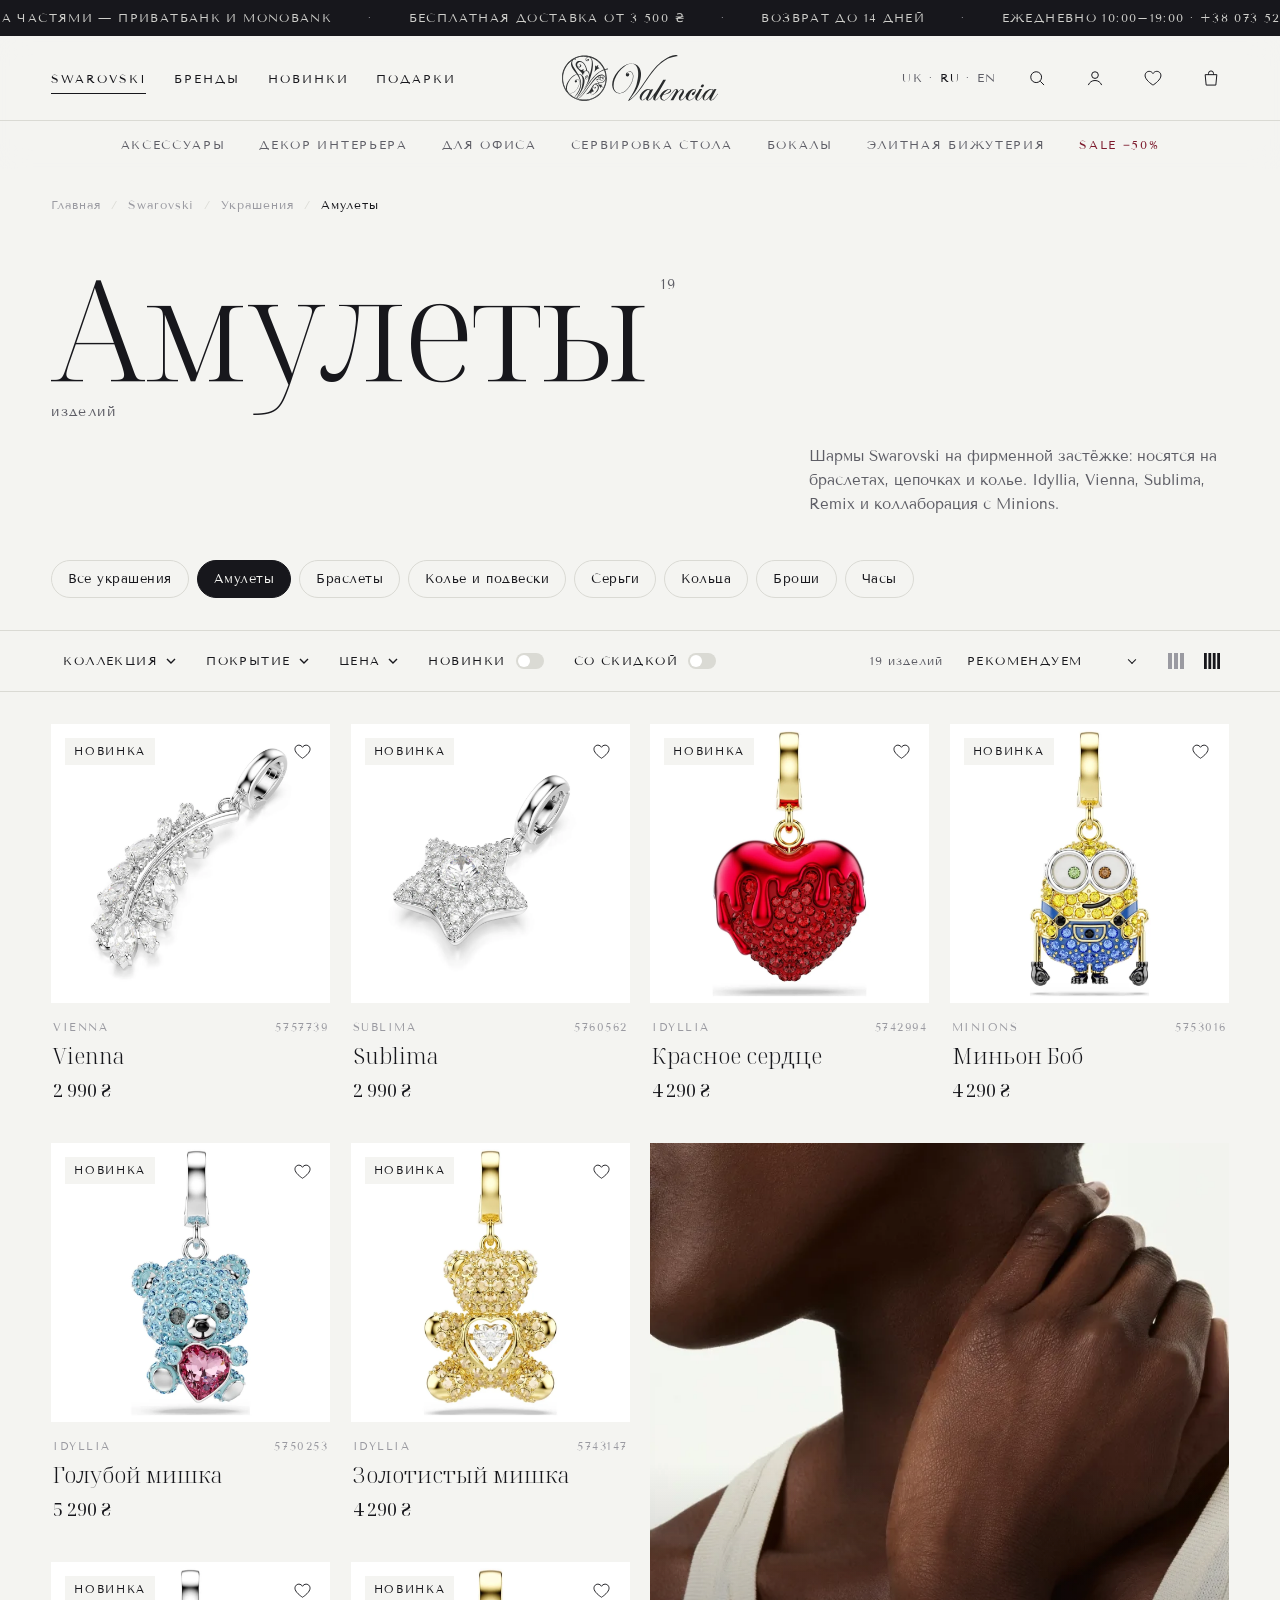
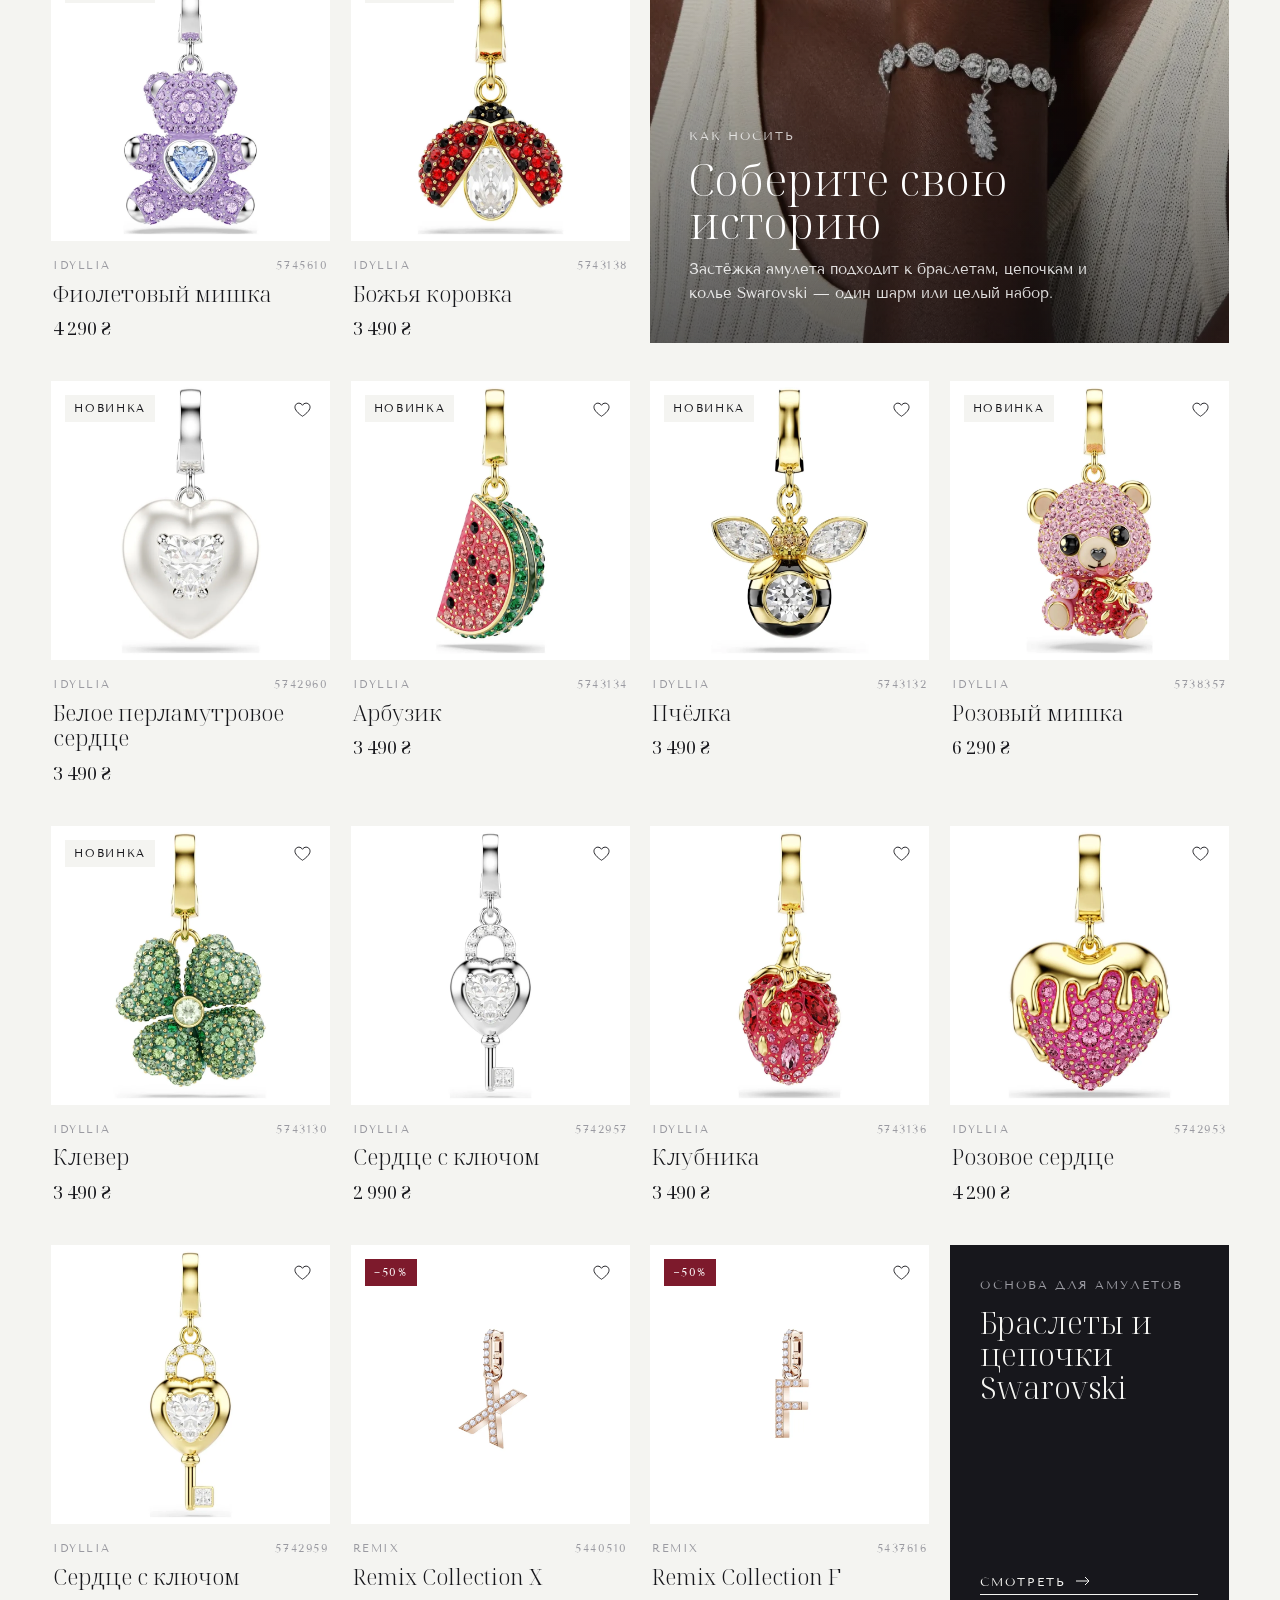
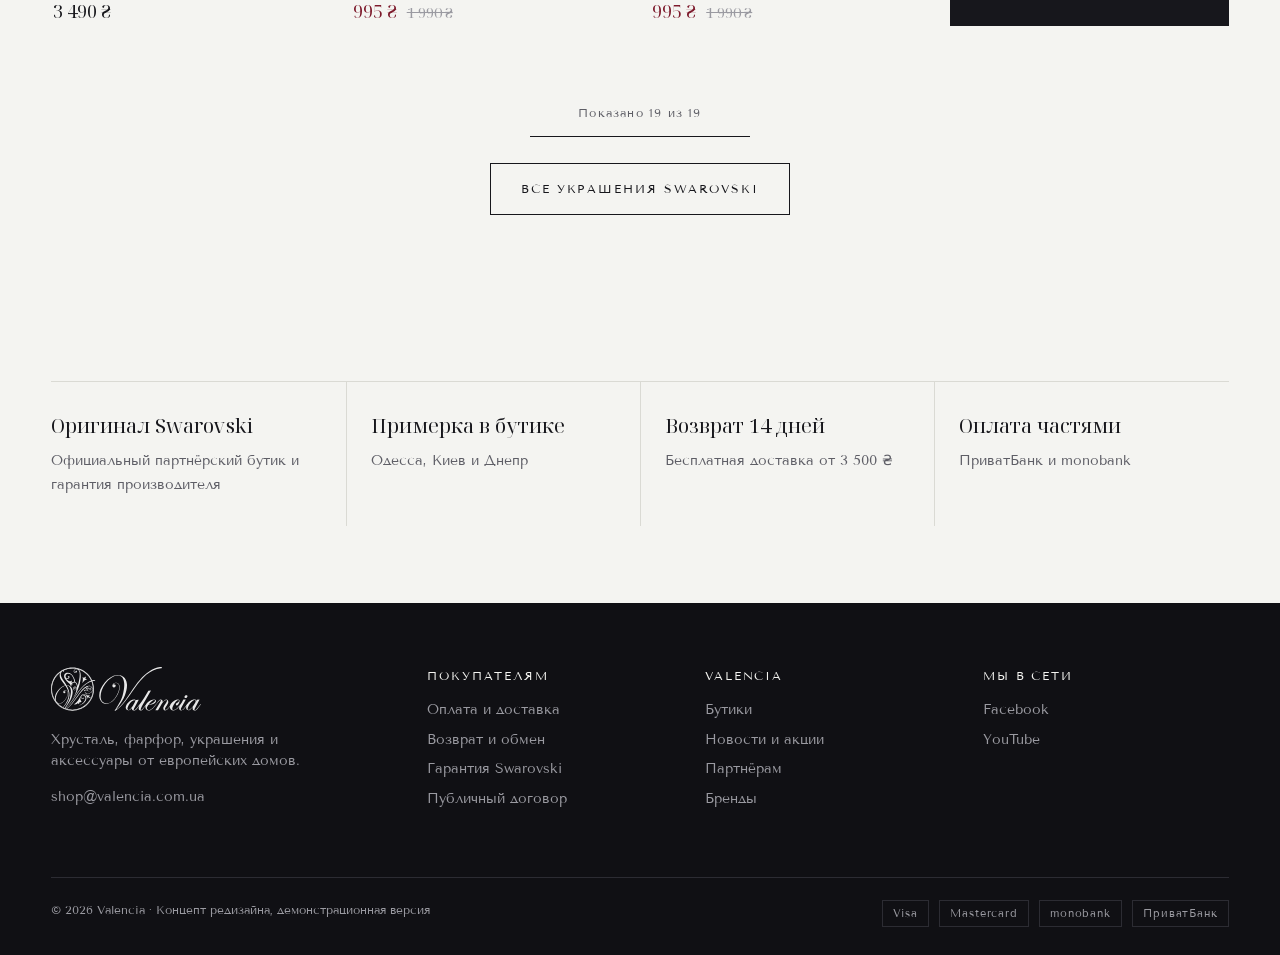
==== amulety.html @ bb70375a "Add Valencia redesign concept: home and charms category pages Co-Authored-By: Claude Opus 5.5 <norep" ====
<!doctype html>
<html lang="ru">
<head>
<meta charset="utf-8">
<meta name="viewport" content="width=device-width, initial-scale=1">
<meta name="robots" content="noindex, nofollow">
<title>Амулеты Swarovski — Valencia | Концепт редизайна</title>
<meta name="description" content="Концепт редизайна интернет-магазина Valencia: подарки от Swarovski, Baccarat, Lalique, Lladró, Herend.">
<link rel="preconnect" href="https://fonts.googleapis.com">
<link rel="preconnect" href="https://fonts.gstatic.com" crossorigin>
<link href="https://fonts.googleapis.com/css2?family=Noto+Serif+Display:ital,wght@0,300;0,400;1,300&family=Tenor+Sans&display=swap" rel="stylesheet">
<link rel="stylesheet" href="assets/style.css">
<link rel="icon" href="img/home/logo.svg">
</head>
<body>

<div class="topbar" role="note">
  <div class="topbar__in">
    <span>Оплата частями — ПриватБанк и monobank</span>
    <span>Бесплатная доставка от 3 500 ₴</span>
    <span>Возврат до 14 дней</span>
    <span>Ежедневно 10:00–19:00 · +38 073 529 07 07</span>
  </div>
</div>

<header class="header">
  <div class="wrap">
    <div class="header__row">
      <button class="icon-btn menu-btn" data-menu-open aria-label="Открыть меню">
        <svg viewBox="0 0 24 24"><path d="M3 7h18M3 12h18M3 17h12"/></svg>
      </button>
      <nav class="header__nav" aria-label="Основное">
        <a href="amulety.html" aria-current="page">Swarovski</a>
        <a href="#">Бренды</a>
        <a href="#">Новинки</a>
        <a href="index.html#gifts">Подарки</a>
      </nav>
      <a class="logo" href="index.html" aria-label="Valencia — на главную"><img src="img/home/logo.svg" alt="Valencia" width="160" height="47"></a>
      <div class="header__tools">
        <span class="lang hide-m"><a href="#">UK</a> · <b>RU</b> · <a href="#">EN</a></span>
        <a class="icon-btn hide-m" href="#" aria-label="Поиск"><svg viewBox="0 0 24 24"><circle cx="11" cy="11" r="6.5"/><path d="M16 16l4.5 4.5"/></svg></a>
        <a class="icon-btn hide-m" href="#" aria-label="Личный кабинет"><svg viewBox="0 0 24 24"><circle cx="12" cy="8.5" r="4"/><path d="M4 20.5c1.4-3.6 4.4-5.5 8-5.5s6.6 1.9 8 5.5"/></svg></a>
        <a class="icon-btn" href="#" aria-label="Избранное"><svg viewBox="0 0 24 24"><path d="M12 20.5s-7.5-4.6-9.2-9.6C1.6 7.3 4 4 7.4 4c2 0 3.6 1.1 4.6 2.7C13 5.1 14.6 4 16.6 4 20 4 22.4 7.3 21.2 10.9 19.5 15.9 12 20.5 12 20.5z"/></svg><span class="count" data-count="fav">0</span></a>
        <a class="icon-btn" href="#" aria-label="Корзина"><svg viewBox="0 0 24 24"><path d="M5 8h14l-1.2 12.5H6.2z"/><path d="M9 8V6.5a3 3 0 0 1 6 0V8"/></svg><span class="count" data-count="cart">0</span></a>
      </div>
    </div>
  </div>
  <nav class="catnav" aria-label="Каталог">
    <a href="#">Аксессуары</a>
    <a href="#">Декор интерьера</a>
    <a href="#">Для офиса</a>
    <a href="#">Сервировка стола</a>
    <a href="#">Бокалы</a>
    <a href="#">Элитная бижутерия</a>
    <a href="#" class="sale">Sale −50%</a>
  </nav>
</header>

<div class="drawer" aria-hidden="true">
  <div class="drawer__scrim" data-menu-close></div>
  <div class="drawer__panel" role="dialog" aria-label="Меню">
    <button class="icon-btn drawer__close" data-menu-close aria-label="Закрыть меню"><svg viewBox="0 0 24 24"><path d="M5 5l14 14M19 5L5 19"/></svg></button>
    <nav>
      <a href="amulety.html">Swarovski</a>
      <a href="#">Новинки</a>
      <a href="#">Бренды</a>
      <a href="#">Аксессуары</a>
      <a href="#">Декор интерьера</a>
      <a href="#">Для офиса</a>
      <a href="#">Сервировка стола</a>
      <a href="#">Элитная бижутерия</a>
      <a href="index.html#gifts" data-menu-close>Подарки</a>
    </nav>
    <p class="eyebrow" style="margin-top:28px">UK · <b>RU</b> · EN</p>
  </div>
</div>

<main>
  <div class="wrap">
    <nav class="crumbs" aria-label="Навигационная цепочка">
      <a href="index.html">Главная</a><span aria-hidden="true">/</span>
      <a href="#">Swarovski</a><span aria-hidden="true">/</span>
      <a href="#">Украшения</a><span aria-hidden="true">/</span>
      <span aria-current="page" style="color:var(--ink)">Амулеты</span>
    </nav>

    <header class="plp-head">
      <h1 class="display">Амулеты<sup data-result>19 изделий</sup></h1>
      <div>
        <p>Шармы Swarovski на фирменной застёжке: носятся на браслетах, цепочках и колье. Idyllia, Vienna, Sublima, Remix и коллаборация с Minions.</p>
      </div>
    </header>

    <div class="subcats" role="navigation" aria-label="Украшения Swarovski">
      <a class="chip" href="#">Все украшения</a>
      <a class="chip" href="amulety.html" aria-pressed="true" aria-current="page">Амулеты</a>
      <a class="chip" href="#">Браслеты</a>
      <a class="chip" href="#">Колье и подвески</a>
      <a class="chip" href="#">Серьги</a>
      <a class="chip" href="#">Кольца</a>
      <a class="chip" href="#">Броши</a>
      <a class="chip" href="#">Часы</a>
    </div>
  </div>

  <div class="toolbar">
    <div class="wrap toolbar__in">
      <button class="fbtn mobile-filter" data-sheet-open>Фильтры
        <svg viewBox="0 0 10 10" aria-hidden="true"><path d="M1 3l4 4 4-4"/></svg></button>

      <div class="filters" role="group" aria-label="Фильтры">
        <div class="sheet-head"><b>Фильтры</b><button class="icon-btn" data-sheet-close aria-label="Закрыть фильтры"><svg viewBox="0 0 24 24"><path d="M5 5l14 14M19 5L5 19"/></svg></button></div>
        <div class="fgroup">
          <button class="fbtn" data-fbtn="coll" aria-expanded="false" aria-haspopup="true">Коллекция <span class="n" hidden></span><svg viewBox="0 0 10 10" aria-hidden="true"><path d="M1 3l4 4 4-4"/></svg></button>
          <div class="fpanel" data-panel="coll" role="menu"></div>
        </div>
        <div class="fgroup">
          <button class="fbtn" data-fbtn="plating" aria-expanded="false" aria-haspopup="true">Покрытие <span class="n" hidden></span><svg viewBox="0 0 10 10" aria-hidden="true"><path d="M1 3l4 4 4-4"/></svg></button>
          <div class="fpanel" data-panel="plating" role="menu"></div>
        </div>
        <div class="fgroup">
          <button class="fbtn" data-fbtn="price" aria-expanded="false" aria-haspopup="true">Цена <span class="n" hidden></span><svg viewBox="0 0 10 10" aria-hidden="true"><path d="M1 3l4 4 4-4"/></svg></button>
          <div class="fpanel" data-panel="price" role="menu"></div>
        </div>
        <button class="toggle" role="switch" data-toggle="isNew" aria-checked="false">Новинки <i aria-hidden="true"></i></button>
        <button class="toggle" role="switch" data-toggle="sale" aria-checked="false">Со скидкой <i aria-hidden="true"></i></button>
        <button class="btn btn--solid sheet-done" data-sheet-close>Показать <span data-result style="margin-left:6px">19 изделий</span></button>
      </div>

      <div class="tools-right">
        <span class="result-count" data-result>19 изделий</span>
        <label class="sort"><span class="sr-only">Сортировка</span>
          <select data-sort>
            <option value="rec">Рекомендуем</option>
            <option value="new">Сначала новые</option>
            <option value="asc">Сначала дешевле</option>
            <option value="desc">Сначала дороже</option>
            <option value="name">По названию</option>
          </select>
        </label>
        <div class="density" role="group" aria-label="Размер сетки">
          <button data-density="3" aria-pressed="false" aria-label="3 в ряд"><svg viewBox="0 0 16 16"><rect x="0" y="0" width="4" height="16"/><rect x="6" y="0" width="4" height="16"/><rect x="12" y="0" width="4" height="16"/></svg></button>
          <button data-density="4" aria-pressed="true" aria-label="4 в ряд"><svg viewBox="0 0 16 16"><rect x="0" y="0" width="2.8" height="16"/><rect x="4.4" y="0" width="2.8" height="16"/><rect x="8.8" y="0" width="2.8" height="16"/><rect x="13.2" y="0" width="2.8" height="16"/></svg></button>
        </div>
      </div>
    </div>
  </div>

  <div class="wrap">
    <div class="active-filters" data-active></div>
    <div class="grid" data-grid></div>

    <div class="pager">
      <div>
        <p data-pager-text>Показано 19 из 19</p>
        <div class="bar"><i data-pager-bar></i></div>
        <a class="btn btn--ghost" href="#">Все украшения Swarovski</a>
      </div>
    </div>
  </div>

  <section class="section--tight" style="margin-top:clamp(56px,7vw,110px)">
    <div class="wrap">
      <div class="services">
        <div><b>Оригинал Swarovski</b><span>Официальный партнёрский бутик и гарантия производителя</span></div>
        <div><b>Примерка в бутике</b><span>Одесса, Киев и Днепр</span></div>
        <div><b>Возврат 14 дней</b><span>Бесплатная доставка от 3 500 ₴</span></div>
        <div><b>Оплата частями</b><span>ПриватБанк и monobank</span></div>
      </div>
    </div>
  </section>
</main>


<footer class="footer on-dark">
  <div class="wrap">
    <div class="footer__grid">
      <div>
        <a class="footer__logo" href="index.html"><img src="img/home/logo.svg" alt="Valencia" width="150" height="44"></a>
        <p style="max-width:34ch;margin-top:18px">Хрусталь, фарфор, украшения и аксессуары от европейских домов.</p>
        <p><a href="mailto:shop@valencia.com.ua">shop@valencia.com.ua</a></p>
      </div>
      <div>
        <h4>Покупателям</h4>
        <ul><li><a href="#">Оплата и доставка</a></li><li><a href="#">Возврат и обмен</a></li><li><a href="#">Гарантия Swarovski</a></li><li><a href="#">Публичный договор</a></li></ul>
      </div>
      <div>
        <h4>Valencia</h4>
        <ul><li><a href="index.html#stores">Бутики</a></li><li><a href="#">Новости и акции</a></li><li><a href="#">Партнёрам</a></li><li><a href="#">Бренды</a></li></ul>
      </div>
      <div>
        <h4>Мы в сети</h4>
        <ul><li><a href="https://www.facebook.com/valencia.com.ua" target="_blank" rel="noopener">Facebook</a></li><li><a href="https://www.youtube.com/channel/UCtPYzrJeFZRLNFfCMpR2O1g" target="_blank" rel="noopener">YouTube</a></li></ul>
      </div>
    </div>
    <div class="footer__bottom">
      <span>© 2026 Valencia · Концепт редизайна, демонстрационная версия</span>
      <span class="pay"><span>Visa</span><span>Mastercard</span><span>monobank</span><span>ПриватБанк</span></span>
    </div>
  </div>
</footer>

<div class="qv" aria-hidden="true">
  <div class="qv__scrim" data-close-qv></div>
  <div class="qv__box" role="dialog" aria-modal="true" aria-labelledby="qv-title">
    <button class="icon-btn qv__close" data-close-qv aria-label="Закрыть"><svg viewBox="0 0 24 24"><path d="M5 5l14 14M19 5L5 19"/></svg></button>
    <div class="qv__body" style="display:contents"></div>
  </div>
</div>
<div class="toast" role="status" aria-live="polite"></div>
<script src="assets/app.js"></script>
</body>
</html>
---- assets/style.css ----
/* Valencia — redesign concept
   Palette: porcelain / ink / graphite / hairline / garnet + prism (light through crystal)
   Type: Noto Serif Display (display) + Tenor Sans (UI, body) */

:root {
  --porcelain: #F4F4F1;
  --mist: #ECECE7;
  --white: #FFFFFF;
  --ink: #17171C;
  --ink-2: #101014;
  --graphite: #5E5E66;
  --silver: #9A9AA1;
  --line: #DADAD4;
  --line-dark: #2C2C33;
  --garnet: #7D1A2C;

  --prism: linear-gradient(100deg,
      rgba(255, 255, 255, 0) 0%,
      rgba(255, 255, 255, 0) 34%,
      rgba(255, 176, 210, .55) 41%,
      rgba(255, 233, 160, .55) 46%,
      rgba(170, 238, 208, .55) 51%,
      rgba(160, 200, 255, .55) 56%,
      rgba(206, 180, 255, .5) 61%,
      rgba(255, 255, 255, 0) 68%,
      rgba(255, 255, 255, 0) 100%);

  --f-display: "Noto Serif Display", "Times New Roman", serif;
  --f-ui: "Tenor Sans", "Helvetica Neue", Arial, sans-serif;

  --gutter: clamp(16px, 4vw, 56px);
  --max: 1440px;
  --ease: cubic-bezier(.22, .61, .36, 1);
}

*, *::before, *::after { box-sizing: border-box; }
html { -webkit-text-size-adjust: 100%; scroll-behavior: smooth; }
body {
  margin: 0;
  background: var(--porcelain);
  color: var(--ink);
  font-family: var(--f-ui);
  font-size: 15px;
  line-height: 1.6;
  -webkit-font-smoothing: antialiased;
  overflow-x: hidden;
}
img { display: block; max-width: 100%; }
a { color: inherit; text-decoration: none; }
button { font: inherit; color: inherit; background: none; border: 0; padding: 0; cursor: pointer; }
:focus-visible { outline: 1.5px solid var(--ink); outline-offset: 3px; }
.on-dark :focus-visible { outline-color: var(--porcelain); }
.sr-only { position: absolute; width: 1px; height: 1px; overflow: hidden; clip: rect(0 0 0 0); white-space: nowrap; }

.wrap { width: 100%; max-width: var(--max); margin: 0 auto; padding: 0 var(--gutter); }

/* ---------- type ---------- */
.eyebrow {
  font-family: var(--f-ui);
  font-size: 11.5px;
  letter-spacing: .18em;
  text-transform: uppercase;
  color: var(--graphite);
}
.display {
  font-family: var(--f-display);
  font-weight: 300;
  letter-spacing: -.02em;
  line-height: .98;
  margin: 0;
}
.display em { font-style: italic; font-weight: 300; }
.h2 {
  font-family: var(--f-display);
  font-weight: 300;
  font-size: clamp(34px, 4.6vw, 68px);
  line-height: 1.02;
  letter-spacing: -.015em;
  margin: 0;
}
.h2 em { font-style: italic; }
.lead { font-size: 16px; line-height: 1.65; color: var(--graphite); max-width: 46ch; }

.link-arrow {
  display: inline-flex; align-items: center; gap: 10px;
  font-size: 12px; letter-spacing: .16em; text-transform: uppercase;
  padding-bottom: 4px;
  background: linear-gradient(currentColor, currentColor) 0 100% / 100% 1px no-repeat;
  transition: background-size .4s var(--ease);
}
.link-arrow svg { transition: transform .4s var(--ease); }
.link-arrow:hover svg { transform: translateX(4px); }

.btn {
  display: inline-flex; align-items: center; justify-content: center; gap: 10px;
  height: 52px; padding: 0 30px;
  font-size: 12px; letter-spacing: .16em; text-transform: uppercase;
  border: 1px solid var(--ink);
  transition: background .3s var(--ease), color .3s var(--ease);
}
.btn--solid { background: var(--ink); color: var(--porcelain); }
.btn--solid:hover { background: transparent; color: var(--ink); }
.btn--ghost:hover { background: var(--ink); color: var(--porcelain); }
.on-dark .btn { border-color: var(--porcelain); }
.on-dark .btn--solid { background: var(--porcelain); color: var(--ink); }
.on-dark .btn--solid:hover { background: transparent; color: var(--porcelain); }

/* ---------- top bar ---------- */
.topbar {
  background: var(--ink); color: #CFCFCB;
  font-size: 11.5px; letter-spacing: .12em; text-transform: uppercase;
}
.topbar__in { display: flex; justify-content: center; gap: 36px; padding: 9px var(--gutter); white-space: nowrap; overflow: hidden; }
.topbar__in span + span::before { content: "·"; margin-right: 36px; color: var(--silver); }

/* ---------- header ---------- */
.header {
  position: sticky; top: 0; z-index: 50;
  background: rgba(244, 244, 241, .92);
  backdrop-filter: saturate(140%) blur(14px);
  -webkit-backdrop-filter: saturate(140%) blur(14px);
  border-bottom: 1px solid transparent;
  transition: border-color .3s;
}
.header.is-stuck { border-bottom-color: var(--line); }
.header__row {
  display: grid; grid-template-columns: 1fr auto 1fr; align-items: center;
  height: 84px;
}
.header__nav { display: flex; gap: 28px; font-size: 12px; letter-spacing: .16em; text-transform: uppercase; }
.header__nav a { position: relative; padding: 6px 0; }
.header__nav a::after, .catnav a::after {
  content: ""; position: absolute; left: 0; right: 0; bottom: 0; height: 1px; background: currentColor;
  transform: scaleX(0); transform-origin: left; transition: transform .35s var(--ease);
}
.header__nav a:hover::after, .header__nav a[aria-current]::after,
.catnav a:hover::after, .catnav a[aria-current]::after { transform: scaleX(1); }
.logo img { height: 46px; width: auto; }
.header__tools { display: flex; justify-content: flex-end; align-items: center; gap: 22px; }
.icon-btn { position: relative; display: inline-grid; place-items: center; width: 36px; height: 36px; }
.icon-btn svg { width: 20px; height: 20px; stroke: currentColor; fill: none; stroke-width: 1.2; }
.icon-btn .count {
  position: absolute; top: 2px; right: -2px; min-width: 16px; height: 16px; padding: 0 4px;
  font-size: 10px; line-height: 16px; text-align: center; letter-spacing: 0;
  background: var(--ink); color: var(--porcelain); border-radius: 8px;
  transform: scale(0); transition: transform .3s var(--ease);
}
.icon-btn .count.is-on { transform: scale(1); }
.lang { font-size: 11.5px; letter-spacing: .14em; color: var(--graphite); }
.lang b { color: var(--ink); font-weight: 400; }
.menu-btn { display: none; }

.catnav {
  display: flex; justify-content: center; gap: 34px;
  border-top: 1px solid var(--line);
  height: 48px; align-items: center;
  font-size: 12px; letter-spacing: .14em; text-transform: uppercase; color: var(--graphite);
}
.catnav a { position: relative; padding: 4px 0; transition: color .2s; }
.catnav a:hover, .catnav a[aria-current] { color: var(--ink); }
.catnav .sale { color: var(--garnet); }

/* mobile drawer */
.drawer {
  position: fixed; inset: 0; z-index: 90; pointer-events: none;
}
.drawer__scrim { position: absolute; inset: 0; background: rgba(16, 16, 20, .4); opacity: 0; transition: opacity .3s; }
.drawer__panel {
  position: absolute; top: 0; bottom: 0; left: 0; width: min(88vw, 380px);
  background: var(--porcelain); padding: 24px var(--gutter);
  transform: translateX(-100%); transition: transform .45s var(--ease);
  overflow-y: auto;
}
.drawer.is-open { pointer-events: auto; }
.drawer.is-open .drawer__scrim { opacity: 1; }
.drawer.is-open .drawer__panel { transform: none; }
.drawer__panel nav { display: grid; margin-top: 28px; }
.drawer__panel nav a {
  font-family: var(--f-display); font-weight: 300; font-size: 28px; line-height: 1.2;
  padding: 10px 0; border-bottom: 1px solid var(--line);
}
.drawer__close { margin-left: -8px; }

/* ---------- hero ---------- */
.hero { padding: clamp(28px, 3.5vw, 56px) 0 clamp(48px, 7vw, 104px); }
.hero__grid {
  display: grid; grid-template-columns: minmax(0, 1.05fr) minmax(0, 1fr);
  gap: clamp(28px, 5vw, 88px); align-items: end;
}
.hero__title { font-size: clamp(52px, 7vw, 116px); margin: 22px 0 30px; }
.hero__title em { display: block; padding-left: .9em; }
.hero__actions { display: flex; flex-wrap: wrap; gap: 14px; margin-top: 34px; }
.hero__facts {
  display: flex; flex-wrap: wrap; gap: 10px 28px; margin-top: clamp(36px, 5vw, 64px);
  padding-top: 20px; border-top: 1px solid var(--line);
  font-size: 12px; letter-spacing: .08em; color: var(--graphite);
}
.hero__media { position: relative; }
.hero__img { position: relative; aspect-ratio: 4 / 5; max-height: calc(100vh - 200px); min-height: 420px; width: 100%; overflow: hidden; background: #2A2620; }
.hero__img img { width: 100%; height: 100%; object-fit: cover; transform: scale(1.06); animation: settle 2.4s var(--ease) forwards; }
.hero__caption {
  display: flex; justify-content: space-between; gap: 16px; margin-top: 14px;
  font-size: 12px; letter-spacing: .06em; color: var(--graphite);
}
@keyframes settle { to { transform: scale(1); } }

/* signature: prism — light refracted through crystal */
.prism {
  position: absolute; inset: -20% -60%; pointer-events: none;
  background: var(--prism);
  mix-blend-mode: soft-light;
  opacity: .95;
  transform: translateX(var(--px, -30%)) rotate(-8deg);
  transition: transform 1.2s var(--ease);
}
.prism--strong { mix-blend-mode: color-dodge; opacity: .38; }
.hero__img .prism { mix-blend-mode: screen; opacity: .5; animation: sweep 2.8s .5s var(--ease) both; }
@keyframes sweep { from { transform: translateX(-70%) rotate(-8deg); } to { transform: translateX(var(--px, 8%)) rotate(-8deg); } }

/* ---------- brand line ---------- */
.brands { border-top: 1px solid var(--line); border-bottom: 1px solid var(--line); overflow: hidden; }
.brands__track {
  display: flex; gap: 0; width: max-content;
  animation: marquee 60s linear infinite;
}
.brands:hover .brands__track { animation-play-state: paused; }
.brands a {
  font-family: var(--f-display); font-style: italic; font-weight: 300;
  font-size: clamp(26px, 3vw, 42px); line-height: 1; color: var(--graphite);
  padding: 30px 0; white-space: nowrap; transition: color .25s;
}
.brands a:hover { color: var(--ink); }
.brands a::after { content: "◆"; font-style: normal; font-size: 8px; vertical-align: middle; margin: 0 clamp(22px, 3vw, 44px); color: var(--silver); }
@keyframes marquee { to { transform: translateX(-50%); } }

/* ---------- section heads ---------- */
.section { padding: clamp(64px, 9vw, 140px) 0; }
.section--tight { padding: clamp(48px, 6vw, 96px) 0; }
.section__head {
  display: flex; justify-content: space-between; align-items: flex-end; gap: 24px;
  margin-bottom: clamp(32px, 4vw, 56px);
}
.section__head .eyebrow { margin-bottom: 14px; }

/* ---------- categories mosaic ---------- */
.mosaic {
  display: grid; gap: 12px;
  grid-template-columns: repeat(4, minmax(0, 1fr));
  grid-auto-rows: clamp(200px, 21vw, 330px);
  grid-template-areas:
    "new new glass acc"
    "new new table table"
    "decor office jew gifts";
}
.tile { position: relative; overflow: hidden; background: var(--mist); }
.tile img { width: 100%; height: 100%; object-fit: cover; transition: transform 1.2s var(--ease); }
.tile:hover img { transform: scale(1.045); }
.tile::before {
  content: ""; position: absolute; inset: 0; z-index: 1;
  background: linear-gradient(180deg, rgba(0,0,0,0) 50%, rgba(10,10,14,.55) 100%);
}
.tile__label {
  position: absolute; left: 20px; right: 20px; bottom: 18px; z-index: 2;
  display: flex; justify-content: space-between; align-items: flex-end;
  color: #fff;
  font-family: var(--f-display); font-weight: 300; font-size: clamp(22px, 2vw, 30px); line-height: 1.05;
}
.tile__label svg { flex: none; opacity: 0; transform: translateX(-8px); transition: .4s var(--ease); stroke: #fff; }
.tile:hover .tile__label svg, .tile:focus-visible .tile__label svg { opacity: 1; transform: none; }
.tile--new .tile__label { font-size: clamp(30px, 3.4vw, 52px); }
.tile--new { grid-area: new; } .tile--glass { grid-area: glass; } .tile--acc { grid-area: acc; }
.tile--table { grid-area: table; } .tile--decor { grid-area: decor; } .tile--office { grid-area: office; }
.tile--jew { grid-area: jew; } .tile--gifts { grid-area: gifts; }
.tile--jew img { object-position: 50% 30%; }

/* ---------- feature (Swarovski) ---------- */
.feature { background: var(--white); }
.feature__grid { display: grid; grid-template-columns: minmax(0, 340px) minmax(0, 1fr); gap: clamp(28px, 5vw, 80px); align-items: start; }
.feature__intro { position: sticky; top: 170px; }
.feature__intro .h2 { margin: 16px 0 22px; }
.feature__intro .link-arrow { margin-top: 30px; }
.rail {
  display: grid; grid-auto-flow: column; grid-auto-columns: minmax(240px, 1fr);
  gap: 20px; overflow-x: auto; scroll-snap-type: x mandatory; padding-bottom: 18px;
  scrollbar-width: thin; scrollbar-color: var(--line) transparent;
}
.rail > * { scroll-snap-align: start; }

/* ---------- product card ---------- */
.card { position: relative; display: flex; flex-direction: column; }
.card__media {
  position: relative; display: block; aspect-ratio: 1 / 1; overflow: hidden;
  background: var(--white);
}
.feature .card__media { background: #F7F7F5; }
.card__media img {
  position: absolute; inset: 0; width: 100%; height: 100%; object-fit: cover;
  transition: opacity .7s var(--ease), transform 1.2s var(--ease);
}
.card__media .alt { opacity: 0; }
.card__media .main { mix-blend-mode: multiply; }
.card:hover .card__media .alt { opacity: 1; }
.card:hover .card__media .main { opacity: 0; transform: scale(1.03); }
.card__media .prism { mix-blend-mode: multiply; opacity: .55; transform: translateX(-80%) rotate(-8deg); transition: none; z-index: 2; }
.card:hover .card__media .prism { transform: translateX(80%) rotate(-8deg); transition: transform 1.3s var(--ease); }
.badge {
  position: absolute; top: 14px; left: 14px; z-index: 3;
  font-size: 10.5px; letter-spacing: .16em; text-transform: uppercase;
  padding: 5px 9px; background: var(--porcelain); color: var(--ink);
}
.badge--sale { background: var(--garnet); color: #fff; }
.fav {
  position: absolute; top: 8px; right: 8px; z-index: 3;
  width: 40px; height: 40px; display: grid; place-items: center;
}
.fav svg { width: 19px; height: 19px; stroke: var(--ink); stroke-width: 1.2; fill: transparent; transition: fill .25s, transform .25s; }
.fav[aria-pressed="true"] svg { fill: var(--garnet); stroke: var(--garnet); }
.fav:active svg { transform: scale(.85); }
.card__quick {
  position: absolute; left: 12px; right: 12px; bottom: 12px; z-index: 3;
  height: 44px; background: rgba(23, 23, 28, .92); color: var(--porcelain);
  font-size: 11.5px; letter-spacing: .16em; text-transform: uppercase;
  opacity: 0; transform: translateY(8px); transition: .35s var(--ease);
}
.card:hover .card__quick, .card__quick:focus-visible { opacity: 1; transform: none; }
.card__body { padding: 16px 2px 0; display: grid; gap: 4px; }
.card__meta { display: flex; justify-content: space-between; gap: 12px; font-size: 11px; letter-spacing: .14em; text-transform: uppercase; color: var(--silver); }
.card__name { font-family: var(--f-display); font-weight: 300; font-size: 22px; line-height: 1.15; margin: 2px 0 4px; }
.card__name a:hover { text-decoration: underline; text-decoration-thickness: 1px; text-underline-offset: 4px; }
.price { font-family: var(--f-display); font-size: 18px; font-weight: 400; font-variant-numeric: lining-nums tabular-nums; }
.price s { color: var(--silver); font-size: 15px; margin-left: 10px; }
.price--sale { color: var(--garnet); }

/* ---------- budget ---------- */
.budget { display: grid; grid-template-columns: repeat(4, minmax(0, 1fr)); border-top: 1px solid var(--line); }
.budget a {
  position: relative; padding: 34px 24px 30px 0; border-bottom: 1px solid var(--line);
  display: grid; gap: 40px; overflow: hidden;
}
.budget a + a { padding-left: 24px; border-left: 1px solid var(--line); }
.budget .eyebrow { color: var(--silver); }
.budget b { font-family: var(--f-display); font-weight: 300; white-space: nowrap; font-size: clamp(26px, 2.7vw, 42px); line-height: 1; letter-spacing: -.01em; }
.budget a::after {
  content: ""; position: absolute; inset: 0; background: var(--prism); mix-blend-mode: multiply;
  transform: translateX(-100%); opacity: .5;
}
.budget a:hover::after { transform: translateX(100%); transition: transform 1.1s var(--ease); }
.occasions { display: flex; flex-wrap: wrap; gap: 10px; margin-top: 28px; }
.chip {
  display: inline-flex; align-items: center; gap: 8px; height: 38px; padding: 0 16px;
  border: 1px solid var(--line); border-radius: 19px;
  font-size: 12.5px; letter-spacing: .04em; background: transparent;
  transition: border-color .2s, background .2s, color .2s;
}
.chip:hover { border-color: var(--ink); }
.chip[aria-pressed="true"] { background: var(--ink); border-color: var(--ink); color: var(--porcelain); }

/* ---------- journal ---------- */
.journal { display: grid; grid-template-columns: 1.25fr 1fr; gap: 20px; }
.journal__side { display: grid; gap: 20px; }
.story { display: grid; gap: 16px; }
.story__img { overflow: hidden; background: var(--mist); }
.story__img img { width: 100%; height: 100%; object-fit: cover; transition: transform 1.2s var(--ease); }
.story:hover .story__img img { transform: scale(1.04); }
.story--big .story__img { aspect-ratio: 1 / 1; }
.story--row { grid-template-columns: 44% 1fr; align-items: center; gap: 24px; }
.story--row .story__img { aspect-ratio: 1 / 1; }
.story h3 { font-family: var(--f-display); font-weight: 300; font-size: clamp(24px, 2.2vw, 34px); line-height: 1.1; margin: 8px 0 8px; }
.story--big h3 { font-size: clamp(30px, 3vw, 46px); }
.story p { margin: 0; color: var(--graphite); }

/* ---------- partners ---------- */
.split { display: grid; grid-template-columns: 1fr 1fr; background: var(--mist); }
.split__img { min-height: 420px; }
.split__img img { width: 100%; height: 100%; object-fit: cover; }
.split__text { padding: clamp(40px, 6vw, 96px); align-self: center; }
.split__text .h2 { margin: 16px 0 22px; }
.split__text .btn { margin-top: 30px; }

/* ---------- services ---------- */
.services { display: grid; grid-template-columns: repeat(4, minmax(0, 1fr)); gap: 0; border-top: 1px solid var(--line); }
.services div { padding: 28px 24px 30px 0; }
.services div + div { padding-left: 24px; border-left: 1px solid var(--line); }
.services b { display: block; font-family: var(--f-display); font-weight: 400; font-size: 20px; margin-bottom: 6px; }
.services span { color: var(--graphite); font-size: 13.5px; }

/* ---------- boutiques ---------- */
.dark { background: var(--ink); color: var(--porcelain); }
.dark .eyebrow, .dark .lead { color: var(--silver); }
.stores { border-top: 1px solid var(--line-dark); }
.store {
  display: grid; grid-template-columns: 1.1fr 1.6fr 1fr auto; gap: 24px; align-items: center;
  padding: 26px 0; border-bottom: 1px solid var(--line-dark);
  transition: background .3s;
}
.store__city { font-family: var(--f-display); font-weight: 300; font-size: clamp(28px, 3vw, 44px); line-height: 1; }
.store__addr { color: #D6D6D1; }
.store__addr small { display: block; color: var(--silver); font-size: 12px; letter-spacing: .12em; text-transform: uppercase; margin-top: 4px; }
.store__tel { font-variant-numeric: tabular-nums; color: #D6D6D1; }
.store__links { display: flex; gap: 18px; font-size: 11.5px; letter-spacing: .14em; text-transform: uppercase; }
.store__links a { border-bottom: 1px solid var(--line-dark); padding-bottom: 3px; transition: border-color .2s; }
.store__links a:hover { border-color: var(--porcelain); }
.tag-closed { display: inline-block; margin-top: 6px; font-size: 10.5px; letter-spacing: .14em; text-transform: uppercase; color: #E7A1AE; }
.online { display: flex; flex-wrap: wrap; justify-content: space-between; gap: 18px 40px; margin-top: 40px; color: var(--silver); }
.online a { color: var(--porcelain); }

/* ---------- footer ---------- */
.footer { background: var(--ink-2); color: var(--silver); font-size: 13.5px; padding: 64px 0 28px; }
.footer__grid { display: grid; grid-template-columns: 1.4fr repeat(3, 1fr); gap: 32px; }
.footer__logo img { height: 44px; filter: invert(1) brightness(1.6); opacity: .9; }
.footer h4 { margin: 0 0 14px; font-weight: 400; font-size: 11.5px; letter-spacing: .16em; text-transform: uppercase; color: var(--porcelain); }
.footer ul { list-style: none; margin: 0; padding: 0; display: grid; gap: 8px; }
.footer a:hover { color: var(--porcelain); }
.footer__bottom { display: flex; flex-wrap: wrap; justify-content: space-between; gap: 12px; margin-top: 56px; padding-top: 22px; border-top: 1px solid var(--line-dark); font-size: 12px; }
.pay { display: flex; gap: 10px; }
.pay span { border: 1px solid var(--line-dark); padding: 4px 10px; font-size: 11px; letter-spacing: .08em; }

/* ---------- toast ---------- */
.toast {
  position: fixed; left: 50%; bottom: 28px; z-index: 120;
  transform: translate(-50%, 20px); opacity: 0; pointer-events: none;
  background: var(--ink); color: var(--porcelain);
  padding: 14px 22px; font-size: 13px; letter-spacing: .04em; max-width: calc(100vw - 32px);
  transition: .35s var(--ease);
}
.toast.is-on { opacity: 1; transform: translate(-50%, 0); }

/* ---------- reveal ---------- */
.reveal { opacity: 0; transform: translateY(24px); transition: opacity 1s var(--ease), transform 1s var(--ease); }
.reveal.is-in { opacity: 1; transform: none; }

/* =================== CATALOG =================== */
.crumbs { display: flex; flex-wrap: wrap; gap: 10px; padding-top: 26px; font-size: 12px; letter-spacing: .08em; color: var(--silver); }
.crumbs a:hover { color: var(--ink); }
.crumbs span[aria-hidden] { color: var(--line); }
.plp-head {
  display: grid; grid-template-columns: minmax(0, 1fr) minmax(0, 420px); gap: 28px 64px; align-items: end;
  padding: clamp(24px, 4vw, 48px) 0 clamp(28px, 4vw, 44px);
}
.plp-head .display { font-size: clamp(64px, 11vw, 176px); line-height: .9; }
.plp-head .display sup { font-family: var(--f-ui); font-size: 14px; letter-spacing: .1em; vertical-align: top; margin-left: 14px; color: var(--graphite); position: relative; top: 1.2em; }
.plp-head p { margin: 0; color: var(--graphite); }
.subcats { display: flex; gap: 8px; overflow-x: auto; padding-bottom: 4px; scrollbar-width: none; }
.subcats::-webkit-scrollbar { display: none; }
.subcats .chip { white-space: nowrap; }

.toolbar {
  position: sticky; top: 84px; z-index: 30;
  background: rgba(244, 244, 241, .94);
  backdrop-filter: blur(12px); -webkit-backdrop-filter: blur(12px);
  border-top: 1px solid var(--line); border-bottom: 1px solid var(--line);
  margin-top: 28px;
}
.toolbar__in { display: flex; align-items: center; justify-content: space-between; gap: 16px; height: 60px; }
.filters { display: flex; align-items: center; gap: 6px; min-width: 0; }
.fbtn {
  position: relative; display: inline-flex; align-items: center; gap: 8px; height: 38px; padding: 0 12px;
  font-size: 12px; letter-spacing: .12em; text-transform: uppercase; white-space: nowrap;
}
.fbtn svg { width: 10px; height: 10px; stroke: currentColor; fill: none; stroke-width: 1.4; transition: transform .25s; }
.fbtn[aria-expanded="true"] svg { transform: rotate(180deg); }
.fbtn .n { font-size: 10px; background: var(--ink); color: var(--porcelain); border-radius: 8px; min-width: 16px; height: 16px; line-height: 16px; text-align: center; padding: 0 4px; letter-spacing: 0; }
.fgroup { position: relative; }
.fpanel {
  position: absolute; top: calc(100% + 11px); left: 0; z-index: 40;
  min-width: 260px; padding: 18px; background: var(--white);
  border: 1px solid var(--line); box-shadow: 0 24px 48px -24px rgba(16, 16, 20, .25);
  display: none;
}
.fpanel.is-open { display: block; }
.fpanel__title { display: none; }
.opt { display: flex; align-items: center; justify-content: space-between; gap: 18px; width: 100%; padding: 9px 0; font-size: 14px; text-align: left; }
.opt .box { width: 16px; height: 16px; border: 1px solid var(--silver); display: grid; place-items: center; flex: none; margin-right: 12px; }
.opt[aria-checked="true"] .box { background: var(--ink); border-color: var(--ink); }
.opt[aria-checked="true"] .box::after { content: ""; width: 6px; height: 6px; background: var(--porcelain); }
.opt .lbl { display: flex; align-items: center; flex: 1; }
.opt .c { color: var(--silver); font-size: 12px; }
.opt:disabled { opacity: .35; cursor: default; }
.sw { width: 14px; height: 14px; border-radius: 50%; margin-right: 10px; box-shadow: inset 0 0 0 1px rgba(0,0,0,.12); }
.sw--gold { background: linear-gradient(135deg, #F3DC9A, #C9A24A 55%, #F6E7B8); }
.sw--rhodium { background: linear-gradient(135deg, #FAFAFA, #BDBEC3 55%, #EDEDF0); }
.sw--rose { background: linear-gradient(135deg, #F6D3C4, #D29A86 55%, #F8E2D8); }
.toggle { display: inline-flex; align-items: center; gap: 10px; height: 38px; padding: 0 12px; font-size: 12px; letter-spacing: .12em; text-transform: uppercase; white-space: nowrap; }
.toggle i { width: 28px; height: 16px; border-radius: 8px; background: var(--line); position: relative; transition: background .25s; }
.toggle i::after { content: ""; position: absolute; top: 2px; left: 2px; width: 12px; height: 12px; border-radius: 50%; background: #fff; transition: transform .25s var(--ease); }
.toggle[aria-checked="true"] i { background: var(--ink); }
.toggle[aria-checked="true"] i::after { transform: translateX(12px); }
.tools-right { display: flex; align-items: center; gap: 18px; flex: none; }
.result-count { font-size: 12px; letter-spacing: .08em; color: var(--graphite); white-space: nowrap; }
.sort { position: relative; }
.sort select {
  appearance: none; -webkit-appearance: none; background: transparent; border: 0; cursor: pointer;
  font: inherit; font-size: 12px; letter-spacing: .12em; text-transform: uppercase; color: var(--ink);
  height: 38px; padding: 0 22px 0 6px;
}
.sort::after { content: ""; position: absolute; right: 6px; top: 50%; width: 6px; height: 6px; border-right: 1.2px solid; border-bottom: 1.2px solid; transform: translateY(-70%) rotate(45deg); pointer-events: none; }
.density { display: flex; gap: 2px; }
.density button { width: 34px; height: 34px; display: grid; place-items: center; color: var(--silver); }
.density button[aria-pressed="true"] { color: var(--ink); }
.density svg { width: 16px; height: 16px; fill: currentColor; }
.mobile-filter { display: none; }
.sheet-head, .sheet-done { display: none; }

.active-filters { display: flex; flex-wrap: wrap; gap: 8px; padding: 18px 0 0; }
.active-filters:empty { display: none; }
.active-filters .chip { height: 32px; font-size: 12px; }
.active-filters .chip svg { width: 10px; height: 10px; stroke: currentColor; stroke-width: 1.5; }
.active-filters .reset { font-size: 12px; letter-spacing: .1em; text-transform: uppercase; color: var(--graphite); text-decoration: underline; text-underline-offset: 4px; padding: 0 8px; }

.grid {
  display: grid; gap: clamp(28px, 3vw, 44px) clamp(14px, 1.6vw, 24px);
  grid-template-columns: repeat(var(--cols, 4), minmax(0, 1fr));
  padding: 32px 0 0;
}
.grid .card { animation: cardIn .7s var(--ease) both; animation-delay: calc(var(--i, 0) * 40ms); }
@keyframes cardIn { from { opacity: 0; transform: translateY(14px); } }
.editorial {
  grid-column: span 2; grid-row: span 2; position: relative; overflow: hidden; min-height: 100%;
  background: #DEDCD6; color: #fff; display: flex; align-items: flex-end;
}
.editorial img { position: absolute; inset: 0; width: 100%; height: 100%; object-fit: cover; object-position: 50% 30%; }
.editorial::before { content: ""; position: absolute; inset: 0; z-index: 1; background: linear-gradient(180deg, rgba(0,0,0,0) 40%, rgba(12,12,16,.62)); }
.editorial__text { position: relative; z-index: 2; padding: clamp(22px, 3vw, 40px); max-width: 520px; }
.editorial__text .eyebrow { color: rgba(255,255,255,.75); }
.editorial__text h3 { font-family: var(--f-display); font-weight: 300; font-size: clamp(30px, 3.4vw, 52px); line-height: 1; margin: 12px 0 12px; }
.editorial__text p { margin: 0; color: rgba(255,255,255,.85); }
.endtile {
  display: flex; flex-direction: column; justify-content: space-between; gap: 24px;
  padding: clamp(20px, 2.4vw, 32px); background: var(--ink); color: var(--porcelain);
  position: relative; overflow: hidden; min-height: 280px;
}
.endtile .eyebrow { color: var(--silver); }
.endtile h3 { font-family: var(--f-display); font-weight: 300; font-size: clamp(26px, 2.4vw, 36px); line-height: 1.05; margin: 12px 0 0; }
.endtile::after { content: ""; position: absolute; inset: -20% -60%; background: var(--prism); mix-blend-mode: screen; opacity: .35; transform: translateX(-70%) rotate(-8deg); }
.endtile:hover::after { transform: translateX(70%) rotate(-8deg); transition: transform 1.3s var(--ease); }
.empty { grid-column: 1 / -1; padding: 80px 0; text-align: center; }
.empty h3 { font-family: var(--f-display); font-weight: 300; font-size: 34px; margin: 0 0 10px; }
.empty p { color: var(--graphite); margin: 0 0 24px; }

.pager { display: flex; justify-content: center; padding: clamp(48px, 6vw, 80px) 0 0; }
.pager p { font-size: 12px; letter-spacing: .1em; color: var(--graphite); text-align: center; margin: 0 0 14px; }
.pager .bar { width: 220px; height: 1px; background: var(--line); margin: 0 auto 26px; position: relative; }
.pager .bar i { position: absolute; left: 0; top: 0; bottom: 0; background: var(--ink); }

/* ---------- quick view ---------- */
.qv { position: fixed; inset: 0; z-index: 100; display: grid; place-items: center; padding: 16px; pointer-events: none; }
.qv__scrim { position: absolute; inset: 0; background: rgba(16, 16, 20, .45); opacity: 0; transition: opacity .35s; }
.qv__box {
  position: relative; width: min(1080px, 100%); max-height: calc(100vh - 32px); overflow: auto;
  background: var(--porcelain); display: grid; grid-template-columns: 1.1fr 1fr;
  opacity: 0; transform: translateY(18px) scale(.985); transition: .45s var(--ease);
}
.qv.is-open { pointer-events: auto; }
.qv.is-open .qv__scrim { opacity: 1; }
.qv.is-open .qv__box { opacity: 1; transform: none; }
.qv__gallery { background: var(--white); position: relative; }
.qv__main { position: relative; aspect-ratio: 1 / 1; overflow: hidden; }
.qv__main img { width: 100%; height: 100%; object-fit: cover; }
.qv__thumbs { display: flex; gap: 8px; padding: 12px; position: absolute; left: 0; bottom: 0; }
.qv__thumbs button { width: 64px; height: 64px; border: 1px solid transparent; background: var(--white); }
.qv__thumbs button[aria-pressed="true"] { border-color: var(--ink); }
.qv__thumbs img { width: 100%; height: 100%; object-fit: cover; }
.qv__info { padding: clamp(28px, 4vw, 52px); display: flex; flex-direction: column; }
.qv__info h2 { font-family: var(--f-display); font-weight: 300; font-size: clamp(34px, 3.6vw, 54px); line-height: 1.02; margin: 12px 0 6px; }
.qv__sku { font-size: 12px; letter-spacing: .1em; color: var(--silver); }
.qv__info .price { font-size: 26px; margin: 22px 0 18px; }
.qv__info p { color: var(--graphite); margin: 0 0 22px; }
.specs { display: grid; grid-template-columns: auto 1fr; gap: 8px 22px; margin: 0 0 28px; font-size: 13.5px; }
.specs dt { color: var(--silver); }
.specs dd { margin: 0; }
.qv__actions { display: flex; gap: 10px; }
.qv__actions .btn--solid { flex: 1; }
.qv__actions .fav { position: static; width: 52px; height: 52px; border: 1px solid var(--ink); }
.qv__note { margin-top: 18px; font-size: 12.5px; color: var(--graphite); }
.qv__close { position: absolute; top: 10px; right: 10px; z-index: 3; }

/* =================== responsive =================== */
@media (max-width: 1100px) {
  .catnav { gap: 22px; font-size: 11px; }
  .header__nav { gap: 18px; }
  .store { grid-template-columns: 1fr 1.4fr; }
  .store__links { grid-column: 2; }
  .store__tel { grid-column: 2; }
}
@media (max-width: 900px) {
  .topbar__in { justify-content: flex-start; animation: marquee 30s linear infinite; width: max-content; }
  .topbar { overflow: hidden; }
  .header__row { height: 64px; grid-template-columns: auto 1fr auto; }
  .header__nav, .catnav, .lang, .hide-m { display: none; }
  .menu-btn { display: inline-grid; }
  .logo { justify-self: center; }
  .logo img { height: 34px; }
  .header__tools { gap: 6px; }

  .hero__grid { grid-template-columns: 1fr; }
  .hero__title em { padding-left: .5em; }
  .hero__img { aspect-ratio: 4 / 4.4; }

  .mosaic {
    grid-template-columns: 1fr 1fr; grid-auto-rows: 46vw;
    grid-template-areas: "new new" "new new" "glass acc" "table table" "decor office" "jew gifts";
  }
  .tile__label { left: 14px; right: 14px; bottom: 12px; }

  .feature__grid { grid-template-columns: 1fr; }
  .feature__intro { position: static; }
  .rail { grid-auto-columns: 68%; margin-right: calc(var(--gutter) * -1); padding-right: var(--gutter); }

  .budget { grid-template-columns: 1fr 1fr; }
  .budget a:nth-child(3) { padding-left: 0; border-left: 0; }
  .journal { grid-template-columns: 1fr; }
  .split { grid-template-columns: 1fr; }
  .split__img { min-height: 0; aspect-ratio: 16 / 10; }
  .services { grid-template-columns: 1fr 1fr; }
  .services div:nth-child(3) { padding-left: 0; border-left: 0; }
  .services div:nth-child(n+3) { border-top: 1px solid var(--line); }
  .store { grid-template-columns: 1fr; gap: 8px; }
  .store__links, .store__tel { grid-column: auto; }
  .footer__grid { grid-template-columns: 1fr 1fr; }
  .footer__grid > :first-child { grid-column: 1 / -1; }

  .section__head { flex-direction: column; align-items: flex-start; }

  /* catalog */
  .plp-head { grid-template-columns: 1fr; }
  .toolbar { top: 64px; }
  .filters { display: none; }
  .mobile-filter { display: inline-flex; }
  .density { display: none; }
  .result-count { display: none; }
  .grid { --cols: 2 !important; }
  .editorial { grid-column: 1 / -1; grid-row: auto; aspect-ratio: 4 / 3; }
  .card__name { font-size: 18px; }
  .card__quick { display: none; }
  .card__meta .sku { display: none; }

  .filters.is-sheet {
    display: flex; flex-direction: column; align-items: stretch; gap: 0;
    position: fixed; left: 0; right: 0; bottom: 0; z-index: 95; max-height: 82vh; overflow-y: auto;
    background: var(--white); padding: 20px var(--gutter) 24px; box-shadow: 0 -20px 60px rgba(0,0,0,.2);
  }
  .filters.is-sheet .fgroup { border-bottom: 1px solid var(--line); padding: 8px 0; }
  .filters.is-sheet .fbtn { display: none; }
  .filters.is-sheet .fpanel { display: block; position: static; border: 0; box-shadow: none; padding: 0; min-width: 0; }
  .filters.is-sheet .fpanel__title { display: block; font-size: 11.5px; letter-spacing: .16em; text-transform: uppercase; color: var(--silver); margin: 8px 0 4px; }
  .filters.is-sheet .toggle { padding: 12px 0; justify-content: space-between; }
  .filters.is-sheet .sheet-head { display: flex; justify-content: space-between; align-items: center; margin-bottom: 6px; }
  .sheet-head b { font-family: var(--f-display); font-weight: 300; font-size: 28px; }
  .filters.is-sheet .sheet-done { display: flex; margin-top: 18px; width: 100%; }

  .qv__box { grid-template-columns: 1fr; }
}
@media (max-width: 520px) {
  .budget { grid-template-columns: 1fr; }
  .budget a, .budget a + a { padding-left: 0; border-left: 0; }
  .services { grid-template-columns: 1fr; }
  .services div, .services div + div { padding-left: 0; border-left: 0; }
  .services div + div { border-top: 1px solid var(--line); }
  .story--row { grid-template-columns: 38% 1fr; gap: 16px; }
  .hero__caption { flex-direction: column; gap: 4px; }
  .btn { padding: 0 22px; }
}

@media (prefers-reduced-motion: reduce) {
  *, *::before, *::after { animation-duration: .001ms !important; animation-iteration-count: 1 !important; transition-duration: .001ms !important; scroll-behavior: auto !important; }
  .brands__track { animation: none; flex-wrap: wrap; width: auto; }
  .reveal { opacity: 1; transform: none; }
}
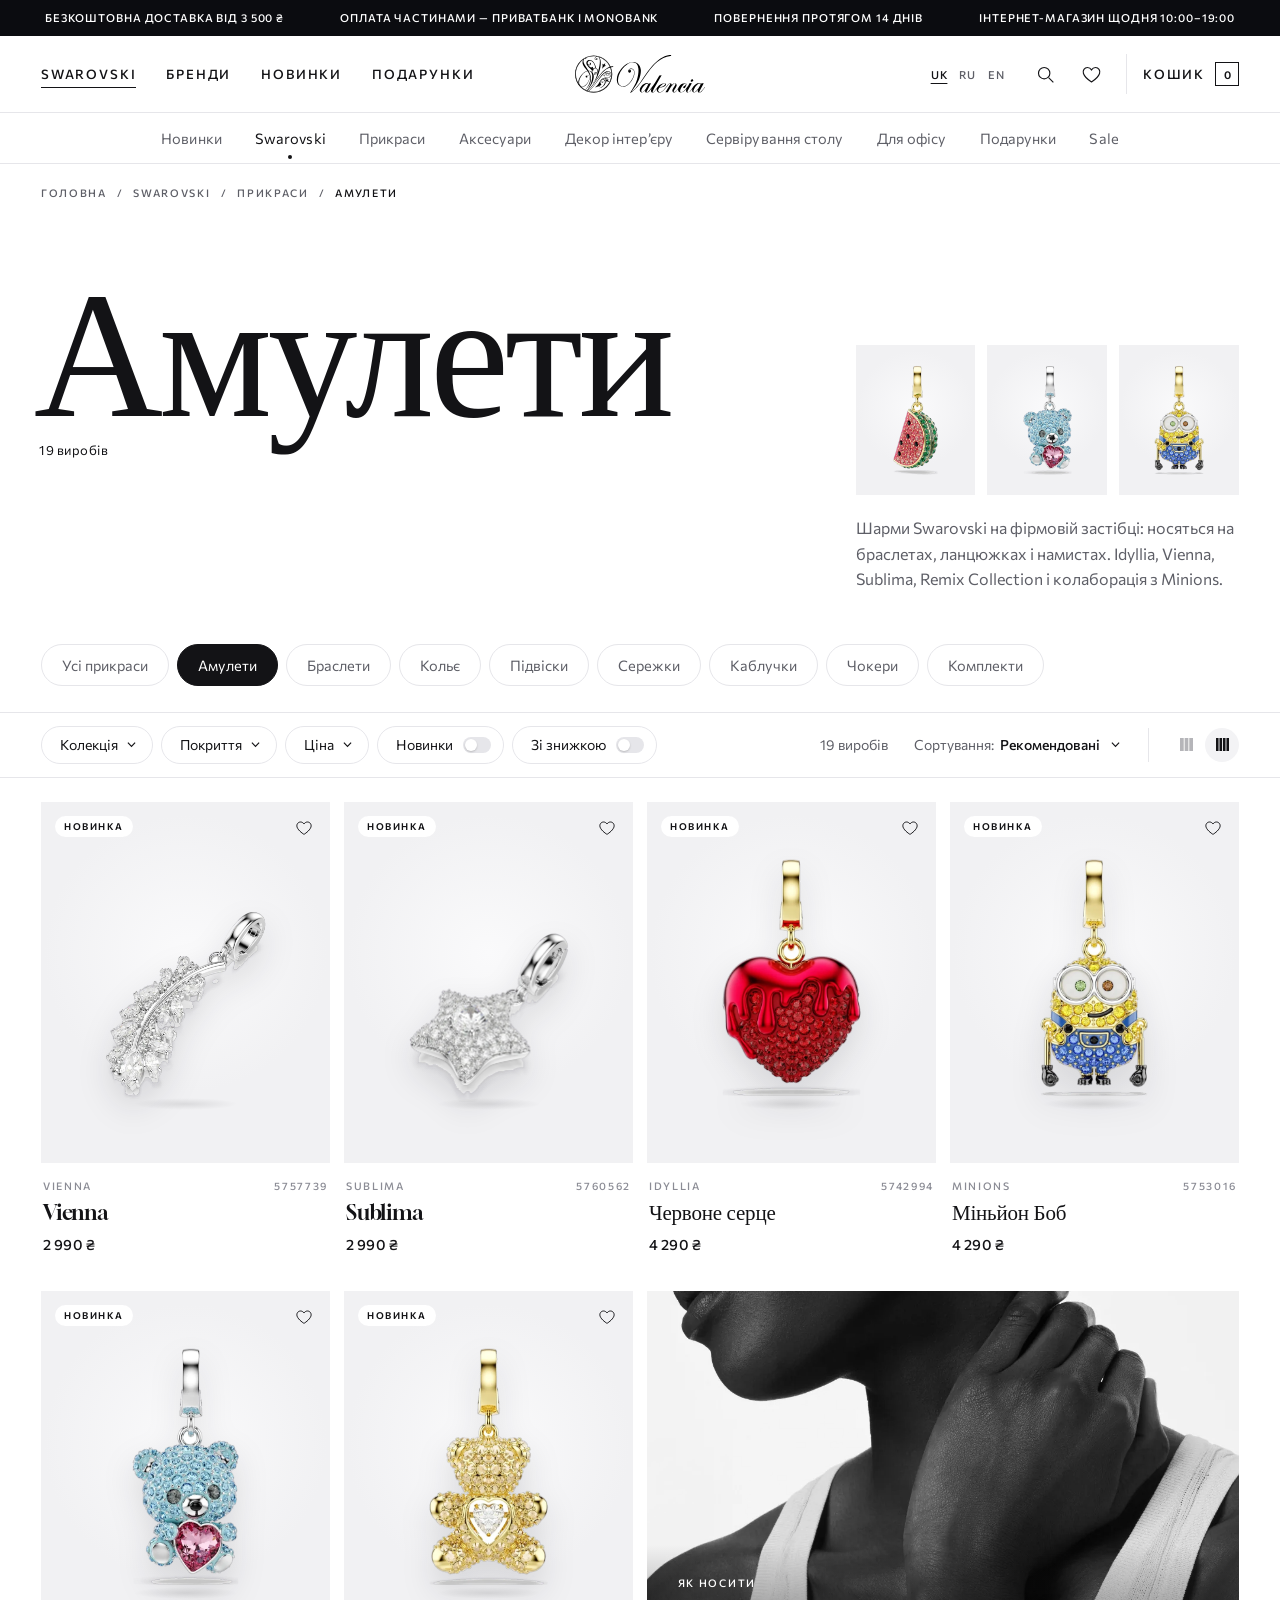
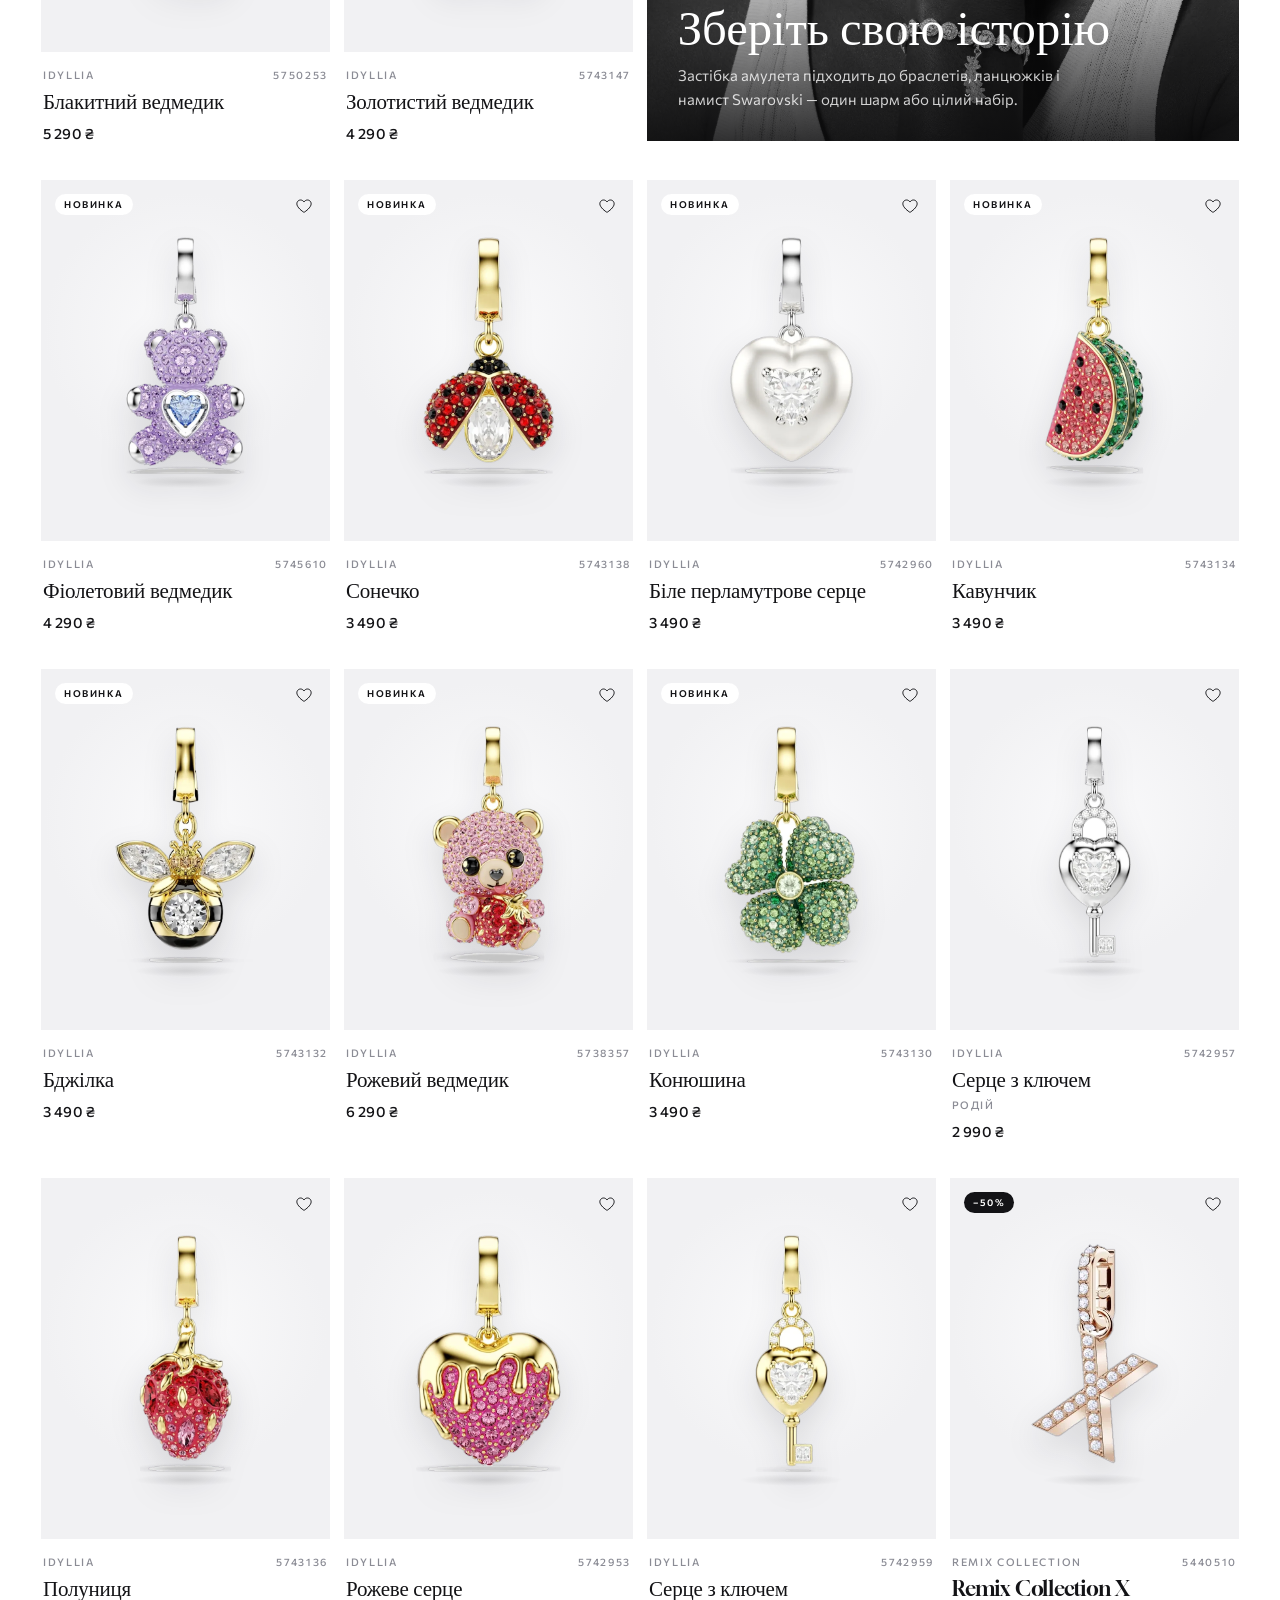
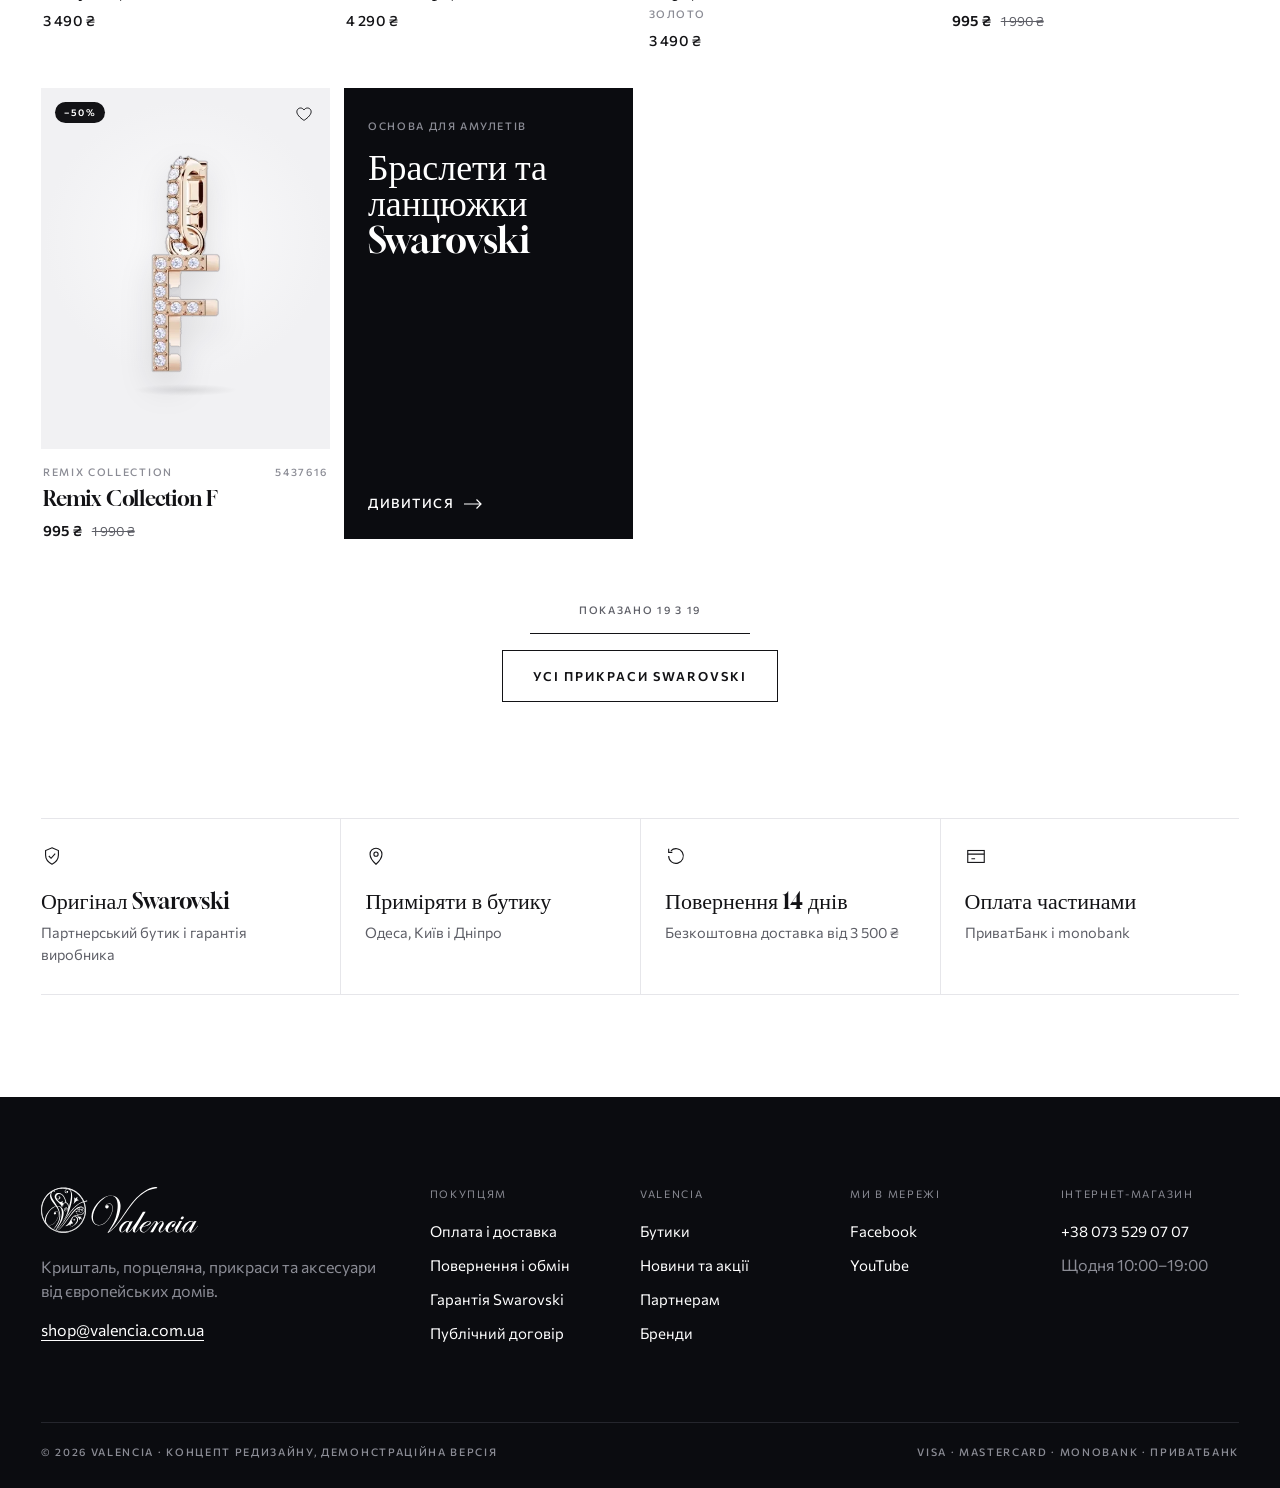
==== commit be452db8: "Replace demo with monochrome "Vitrina" concept Home and charms category pages rebuilt in a velvet-bl" ====
--- a/amulety.html
+++ b/amulety.html
@@ -1,209 +1,239 @@
 <!doctype html>
-<html lang="ru">
+<html lang="uk">
 <head>
 <meta charset="utf-8">
 <meta name="viewport" content="width=device-width, initial-scale=1">
 <meta name="robots" content="noindex, nofollow">
-<title>Амулеты Swarovski — Valencia | Концепт редизайна</title>
-<meta name="description" content="Концепт редизайна интернет-магазина Valencia: подарки от Swarovski, Baccarat, Lalique, Lladró, Herend.">
+<title>Амулети Swarovski — Valencia | Концепт редизайну</title>
+<meta name="description" content="Концепт редизайну інтернет-магазину Valencia: Swarovski, Baccarat, Lalique, Lladró, Herend.">
+<meta name="theme-color" content="#0B0C10">
 <link rel="preconnect" href="https://fonts.googleapis.com">
 <link rel="preconnect" href="https://fonts.gstatic.com" crossorigin>
-<link href="https://fonts.googleapis.com/css2?family=Noto+Serif+Display:ital,wght@0,300;0,400;1,300&family=Tenor+Sans&display=swap" rel="stylesheet">
+<link href="https://fonts.googleapis.com/css2?family=Gloock&family=Commissioner:wght@300;400;500;600&display=swap" rel="stylesheet">
 <link rel="stylesheet" href="assets/style.css">
-<link rel="icon" href="img/home/logo.svg">
+<link rel="icon" href="img/cut/43178.webp">
 </head>
 <body>
-
-<div class="topbar" role="note">
-  <div class="topbar__in">
-    <span>Оплата частями — ПриватБанк и monobank</span>
-    <span>Бесплатная доставка от 3 500 ₴</span>
-    <span>Возврат до 14 дней</span>
-    <span>Ежедневно 10:00–19:00 · +38 073 529 07 07</span>
-  </div>
-</div>
-
-<header class="header">
+<a class="skip" href="#main">Перейти до вмісту</a>
+
+<div class="topbar" aria-label="Умови магазину">
+  <div class="topbar__track">
+    <span>Безкоштовна доставка від 3 500 ₴</span>
+    <span>Оплата частинами — ПриватБанк і monobank</span>
+    <span>Повернення протягом 14 днів</span>
+    <span>Інтернет-магазин щодня 10:00–19:00</span>
+    <span class="dup" aria-hidden="true"><span>Безкоштовна доставка від 3 500 ₴</span><span>Оплата частинами — ПриватБанк і monobank</span><span>Повернення протягом 14 днів</span><span>Інтернет-магазин щодня 10:00–19:00</span></span>
+  </div>
+</div>
+
+<header class="hdr">
+  <div class="hdr__in">
+    <div>
+      <button class="ibtn hdr__burger" data-menu-open aria-label="Відкрити меню"><svg viewBox="0 0 24 24"><path d="M3 8h18M3 16h18"/></svg></button>
+      <nav class="hdr__nav" aria-label="Основна навігація">
+        <a href="amulety.html" aria-current="page">Swarovski</a>
+        <a href="#">Бренди</a>
+        <a href="#">Новинки</a>
+        <a href="index.html#gifts">Подарунки</a>
+      </nav>
+    </div>
+    <a class="logo" href="index.html" aria-label="Valencia — на головну"><img src="img/home/logo.svg" alt="Valencia" width="130" height="38"></a>
+    <div class="hdr__tools">
+      <div class="lang hide-m" role="group" aria-label="Мова сайту"><a href="#" data-lang aria-current="true">UK</a><a href="#" data-lang>RU</a><a href="#" data-lang>EN</a></div>
+      <a class="ibtn hide-m" href="#" aria-label="Пошук"><svg viewBox="0 0 24 24"><circle cx="10.5" cy="10.5" r="6.5"/><path d="M15.5 15.5L21 21"/></svg></a>
+      <button class="ibtn" data-panel-open="fav" aria-label="Обране"><svg viewBox="0 0 24 24"><path d="M12 20.5s-7.5-4.6-9.2-9.6C1.6 7.3 4 4 7.4 4c2 0 3.6 1.1 4.6 2.7C13 5.1 14.6 4 16.6 4 20 4 22.4 7.3 21.2 10.9 19.5 15.9 12 20.5 12 20.5z"/></svg><span class="cnt" data-count="fav">0</span></button>
+      <button class="bag" data-panel-open="cart" aria-label="Кошик"><span class="t">Кошик</span><b data-count="cart">0</b></button>
+    </div>
+  </div>
+</header>
+
+<nav class="catnav" aria-label="Розділи каталогу">
+  <div class="catnav__in">
+    <a href="#">Новинки</a>
+    <a href="amulety.html" aria-current="page">Swarovski</a>
+    <a href="#">Прикраси</a>
+    <a href="#">Аксесуари</a>
+    <a href="#">Декор інтер’єру</a>
+    <a href="#">Сервірування столу</a>
+    <a href="#">Для офісу</a>
+    <a href="index.html#gifts">Подарунки</a>
+    <a href="#">Sale</a>
+  </div>
+</nav>
+
+<div class="menu" aria-hidden="true" role="dialog" aria-modal="true" aria-label="Меню">
+  <div class="menu__head">
+    <a class="logo" href="index.html" aria-label="Valencia — на головну"><img src="img/home/logo.svg" alt="Valencia" width="103" height="30"></a>
+    <button class="ibtn" data-menu-close aria-label="Закрити меню"><svg viewBox="0 0 24 24"><path d="M5 5l14 14M19 5 5 19"/></svg></button>
+  </div>
+  <nav aria-label="Мобільна навігація">
+    <a href="amulety.html">Swarovski <small>Амулети</small></a>
+    <a href="#">Новинки</a>
+    <a href="#">Бренди</a>
+    <a href="#">Прикраси</a>
+    <a href="#">Аксесуари</a>
+    <a href="#">Декор інтер’єру</a>
+    <a href="#">Сервірування столу</a>
+    <a href="#">Для офісу</a>
+    <a href="index.html#gifts" data-menu-close>Подарунки</a>
+    <a href="index.html#stores" data-menu-close>Бутики</a>
+  </nav>
+  <div class="menu__foot">
+    <div class="lang" role="group" aria-label="Мова сайту" style="display:flex"><a href="#" data-lang aria-current="true">UK</a><a href="#" data-lang>RU</a><a href="#" data-lang>EN</a></div>
+    <a class="label" href="tel:+380735290707">+38 073 529 07 07</a>
+  </div>
+</div>
+
+<main id="main">
   <div class="wrap">
-    <div class="header__row">
-      <button class="icon-btn menu-btn" data-menu-open aria-label="Открыть меню">
-        <svg viewBox="0 0 24 24"><path d="M3 7h18M3 12h18M3 17h12"/></svg>
-      </button>
-      <nav class="header__nav" aria-label="Основное">
-        <a href="amulety.html" aria-current="page">Swarovski</a>
-        <a href="#">Бренды</a>
-        <a href="#">Новинки</a>
-        <a href="index.html#gifts">Подарки</a>
-      </nav>
-      <a class="logo" href="index.html" aria-label="Valencia — на главную"><img src="img/home/logo.svg" alt="Valencia" width="160" height="47"></a>
-      <div class="header__tools">
-        <span class="lang hide-m"><a href="#">UK</a> · <b>RU</b> · <a href="#">EN</a></span>
-        <a class="icon-btn hide-m" href="#" aria-label="Поиск"><svg viewBox="0 0 24 24"><circle cx="11" cy="11" r="6.5"/><path d="M16 16l4.5 4.5"/></svg></a>
-        <a class="icon-btn hide-m" href="#" aria-label="Личный кабинет"><svg viewBox="0 0 24 24"><circle cx="12" cy="8.5" r="4"/><path d="M4 20.5c1.4-3.6 4.4-5.5 8-5.5s6.6 1.9 8 5.5"/></svg></a>
-        <a class="icon-btn" href="#" aria-label="Избранное"><svg viewBox="0 0 24 24"><path d="M12 20.5s-7.5-4.6-9.2-9.6C1.6 7.3 4 4 7.4 4c2 0 3.6 1.1 4.6 2.7C13 5.1 14.6 4 16.6 4 20 4 22.4 7.3 21.2 10.9 19.5 15.9 12 20.5 12 20.5z"/></svg><span class="count" data-count="fav">0</span></a>
-        <a class="icon-btn" href="#" aria-label="Корзина"><svg viewBox="0 0 24 24"><path d="M5 8h14l-1.2 12.5H6.2z"/><path d="M9 8V6.5a3 3 0 0 1 6 0V8"/></svg><span class="count" data-count="cart">0</span></a>
-      </div>
-    </div>
-  </div>
-  <nav class="catnav" aria-label="Каталог">
-    <a href="#">Аксессуары</a>
-    <a href="#">Декор интерьера</a>
-    <a href="#">Для офиса</a>
-    <a href="#">Сервировка стола</a>
-    <a href="#">Бокалы</a>
-    <a href="#">Элитная бижутерия</a>
-    <a href="#" class="sale">Sale −50%</a>
-  </nav>
-</header>
-
-<div class="drawer" aria-hidden="true">
-  <div class="drawer__scrim" data-menu-close></div>
-  <div class="drawer__panel" role="dialog" aria-label="Меню">
-    <button class="icon-btn drawer__close" data-menu-close aria-label="Закрыть меню"><svg viewBox="0 0 24 24"><path d="M5 5l14 14M19 5L5 19"/></svg></button>
-    <nav>
-      <a href="amulety.html">Swarovski</a>
-      <a href="#">Новинки</a>
-      <a href="#">Бренды</a>
-      <a href="#">Аксессуары</a>
-      <a href="#">Декор интерьера</a>
-      <a href="#">Для офиса</a>
-      <a href="#">Сервировка стола</a>
-      <a href="#">Элитная бижутерия</a>
-      <a href="index.html#gifts" data-menu-close>Подарки</a>
+    <nav class="crumbs label" aria-label="Навігаційний ланцюжок">
+      <a href="index.html">Головна</a><span aria-hidden="true">/</span>
+      <a href="#">Swarovski</a><span aria-hidden="true">/</span>
+      <a href="#">Прикраси</a><span aria-hidden="true">/</span>
+      <span aria-current="page">Амулети</span>
     </nav>
-    <p class="eyebrow" style="margin-top:28px">UK · <b>RU</b> · EN</p>
-  </div>
-</div>
-
-<main>
+
+    <header class="plp-head">
+      <h1 class="display"><span class="rv" style="display:inline-block">Амулети</span><sup data-result>19 виробів</sup></h1>
+      <div class="plp-head__side rv" style="--d:1">
+        <div class="plp-strip" aria-hidden="true">
+          <img src="img/cut/42613.webp" alt="">
+          <img src="img/cut/42835.webp" alt="">
+          <img src="img/cut/43002.webp" alt="">
+        </div>
+        <p class="lead">Шарми Swarovski на фірмовій застібці: носяться на браслетах, ланцюжках і намистах. Idyllia, Vienna, Sublima, Remix Collection і колаборація з Minions.</p>
+      </div>
+    </header>
+
+    <nav class="subcats" aria-label="Прикраси Swarovski">
+      <a href="#">Усі прикраси</a>
+      <a href="amulety.html" aria-current="page">Амулети</a>
+      <a href="#">Браслети</a>
+      <a href="#">Кольє</a>
+      <a href="#">Підвіски</a>
+      <a href="#">Сережки</a>
+      <a href="#">Каблучки</a>
+      <a href="#">Чокери</a>
+      <a href="#">Комплекти</a>
+    </nav>
+  </div>
+
+  <div class="toolbar">
+    <div class="wrap">
+      <div class="toolbar__in">
+        <button class="fbtn mobile-filter" data-sheet-open>Фільтри <svg viewBox="0 0 10 10" aria-hidden="true"><path d="M1 3l4 4 4-4"/></svg></button>
+        <div class="filters" role="group" aria-label="Фільтри">
+          <div class="sheet-head"><b>Фільтри</b><button class="ibtn" data-sheet-close aria-label="Закрити фільтри"><svg viewBox="0 0 24 24"><path d="M5 5l14 14M19 5 5 19"/></svg></button></div>
+          <span class="filters__lbl label">Фільтри</span>
+          <div class="fgroup">
+            <button class="fbtn" data-fbtn="coll" aria-expanded="false" aria-haspopup="true">Колекція <span class="n" hidden></span><svg viewBox="0 0 10 10" aria-hidden="true"><path d="M1 3l4 4 4-4"/></svg></button>
+            <div class="fpanel" data-panel="coll" role="menu" aria-label="Колекція"></div>
+          </div>
+          <div class="fgroup">
+            <button class="fbtn" data-fbtn="plating" aria-expanded="false" aria-haspopup="true">Покриття <span class="n" hidden></span><svg viewBox="0 0 10 10" aria-hidden="true"><path d="M1 3l4 4 4-4"/></svg></button>
+            <div class="fpanel" data-panel="plating" role="menu" aria-label="Покриття"></div>
+          </div>
+          <div class="fgroup">
+            <button class="fbtn" data-fbtn="price" aria-expanded="false" aria-haspopup="true">Ціна <span class="n" hidden></span><svg viewBox="0 0 10 10" aria-hidden="true"><path d="M1 3l4 4 4-4"/></svg></button>
+            <div class="fpanel" data-panel="price" role="menu" aria-label="Ціна"></div>
+          </div>
+          <button class="tgl" role="switch" data-toggle="isNew" aria-checked="false">Новинки <i aria-hidden="true"></i></button>
+          <button class="tgl" role="switch" data-toggle="sale" aria-checked="false">Зі знижкою <i aria-hidden="true"></i></button>
+          <button class="btn sheet-done" data-sheet-close>Показати <span data-result>19 виробів</span></button>
+        </div>
+        <div class="tools-right">
+          <span class="result wide label" data-result>19 виробів</span>
+          <label class="sort"><span class="label">Сортування</span>
+            <select data-sort aria-label="Сортування">
+              <option value="rec">Рекомендовані</option>
+              <option value="new">Спочатку новинки</option>
+              <option value="asc">Спочатку дешевші</option>
+              <option value="desc">Спочатку дорожчі</option>
+              <option value="name">За назвою</option>
+            </select>
+          </label>
+          <div class="density" role="group" aria-label="Кількість у ряду">
+            <button data-density="3" aria-pressed="false" aria-label="3 в ряду"><svg viewBox="0 0 14 14"><rect x="0" y="0" width="4" height="14"/><rect x="5" y="0" width="4" height="14"/><rect x="10" y="0" width="4" height="14"/></svg></button>
+            <button data-density="4" aria-pressed="true" aria-label="4 в ряду"><svg viewBox="0 0 14 14"><rect x="0" y="0" width="2.75" height="14"/><rect x="3.75" y="0" width="2.75" height="14"/><rect x="7.5" y="0" width="2.75" height="14"/><rect x="11.25" y="0" width="2.75" height="14"/></svg></button>
+          </div>
+        </div>
+      </div>
+    </div>
+  </div>
+
   <div class="wrap">
-    <nav class="crumbs" aria-label="Навигационная цепочка">
-      <a href="index.html">Главная</a><span aria-hidden="true">/</span>
-      <a href="#">Swarovski</a><span aria-hidden="true">/</span>
-      <a href="#">Украшения</a><span aria-hidden="true">/</span>
-      <span aria-current="page" style="color:var(--ink)">Амулеты</span>
-    </nav>
-
-    <header class="plp-head">
-      <h1 class="display">Амулеты<sup data-result>19 изделий</sup></h1>
-      <div>
-        <p>Шармы Swarovski на фирменной застёжке: носятся на браслетах, цепочках и колье. Idyllia, Vienna, Sublima, Remix и коллаборация с Minions.</p>
-      </div>
-    </header>
-
-    <div class="subcats" role="navigation" aria-label="Украшения Swarovski">
-      <a class="chip" href="#">Все украшения</a>
-      <a class="chip" href="amulety.html" aria-pressed="true" aria-current="page">Амулеты</a>
-      <a class="chip" href="#">Браслеты</a>
-      <a class="chip" href="#">Колье и подвески</a>
-      <a class="chip" href="#">Серьги</a>
-      <a class="chip" href="#">Кольца</a>
-      <a class="chip" href="#">Броши</a>
-      <a class="chip" href="#">Часы</a>
-    </div>
-  </div>
-
-  <div class="toolbar">
-    <div class="wrap toolbar__in">
-      <button class="fbtn mobile-filter" data-sheet-open>Фильтры
-        <svg viewBox="0 0 10 10" aria-hidden="true"><path d="M1 3l4 4 4-4"/></svg></button>
-
-      <div class="filters" role="group" aria-label="Фильтры">
-        <div class="sheet-head"><b>Фильтры</b><button class="icon-btn" data-sheet-close aria-label="Закрыть фильтры"><svg viewBox="0 0 24 24"><path d="M5 5l14 14M19 5L5 19"/></svg></button></div>
-        <div class="fgroup">
-          <button class="fbtn" data-fbtn="coll" aria-expanded="false" aria-haspopup="true">Коллекция <span class="n" hidden></span><svg viewBox="0 0 10 10" aria-hidden="true"><path d="M1 3l4 4 4-4"/></svg></button>
-          <div class="fpanel" data-panel="coll" role="menu"></div>
-        </div>
-        <div class="fgroup">
-          <button class="fbtn" data-fbtn="plating" aria-expanded="false" aria-haspopup="true">Покрытие <span class="n" hidden></span><svg viewBox="0 0 10 10" aria-hidden="true"><path d="M1 3l4 4 4-4"/></svg></button>
-          <div class="fpanel" data-panel="plating" role="menu"></div>
-        </div>
-        <div class="fgroup">
-          <button class="fbtn" data-fbtn="price" aria-expanded="false" aria-haspopup="true">Цена <span class="n" hidden></span><svg viewBox="0 0 10 10" aria-hidden="true"><path d="M1 3l4 4 4-4"/></svg></button>
-          <div class="fpanel" data-panel="price" role="menu"></div>
-        </div>
-        <button class="toggle" role="switch" data-toggle="isNew" aria-checked="false">Новинки <i aria-hidden="true"></i></button>
-        <button class="toggle" role="switch" data-toggle="sale" aria-checked="false">Со скидкой <i aria-hidden="true"></i></button>
-        <button class="btn btn--solid sheet-done" data-sheet-close>Показать <span data-result style="margin-left:6px">19 изделий</span></button>
-      </div>
-
-      <div class="tools-right">
-        <span class="result-count" data-result>19 изделий</span>
-        <label class="sort"><span class="sr-only">Сортировка</span>
-          <select data-sort>
-            <option value="rec">Рекомендуем</option>
-            <option value="new">Сначала новые</option>
-            <option value="asc">Сначала дешевле</option>
-            <option value="desc">Сначала дороже</option>
-            <option value="name">По названию</option>
-          </select>
-        </label>
-        <div class="density" role="group" aria-label="Размер сетки">
-          <button data-density="3" aria-pressed="false" aria-label="3 в ряд"><svg viewBox="0 0 16 16"><rect x="0" y="0" width="4" height="16"/><rect x="6" y="0" width="4" height="16"/><rect x="12" y="0" width="4" height="16"/></svg></button>
-          <button data-density="4" aria-pressed="true" aria-label="4 в ряд"><svg viewBox="0 0 16 16"><rect x="0" y="0" width="2.8" height="16"/><rect x="4.4" y="0" width="2.8" height="16"/><rect x="8.8" y="0" width="2.8" height="16"/><rect x="13.2" y="0" width="2.8" height="16"/></svg></button>
-        </div>
-      </div>
-    </div>
-  </div>
-
-  <div class="wrap">
-    <div class="active-filters" data-active></div>
-    <div class="grid" data-grid></div>
-
+    <div class="active" data-active></div>
+    <div class="grid plp-grid" data-grid></div>
     <div class="pager">
-      <div>
-        <p data-pager-text>Показано 19 из 19</p>
-        <div class="bar"><i data-pager-bar></i></div>
-        <a class="btn btn--ghost" href="#">Все украшения Swarovski</a>
-      </div>
-    </div>
-  </div>
-
-  <section class="section--tight" style="margin-top:clamp(56px,7vw,110px)">
+      <p class="label" data-pager-text>Показано 19 з 19</p>
+      <div class="bar"><i data-pager-bar></i></div>
+      <a class="btn btn--line" href="#">Усі прикраси Swarovski</a>
+    </div>
+  </div>
+
+  <section class="sec" style="padding-bottom:clamp(64px,8vw,120px)">
     <div class="wrap">
-      <div class="services">
-        <div><b>Оригинал Swarovski</b><span>Официальный партнёрский бутик и гарантия производителя</span></div>
-        <div><b>Примерка в бутике</b><span>Одесса, Киев и Днепр</span></div>
-        <div><b>Возврат 14 дней</b><span>Бесплатная доставка от 3 500 ₴</span></div>
-        <div><b>Оплата частями</b><span>ПриватБанк и monobank</span></div>
+      <div class="facts rv">
+        <div><svg viewBox="0 0 24 24"><path d="M12 3l7 3v5c0 4.5-3 8-7 10-4-2-7-5.5-7-10V6z"/><path d="M8.5 12l2.5 2.5 4.5-5"/></svg><b>Оригінал Swarovski</b><span>Партнерський бутик і гарантія виробника</span></div>
+        <div><svg viewBox="0 0 24 24"><path d="M12 21s-6.5-6-6.5-11a6.5 6.5 0 0 1 13 0c0 5-6.5 11-6.5 11z"/><circle cx="12" cy="10" r="2.3"/></svg><b>Приміряти в бутику</b><span>Одеса, Київ і Дніпро</span></div>
+        <div><svg viewBox="0 0 24 24"><path d="M4 12a8 8 0 1 0 2.4-5.7M4 4v4h4"/></svg><b>Повернення 14 днів</b><span>Безкоштовна доставка від 3 500 ₴</span></div>
+        <div><svg viewBox="0 0 24 24"><rect x="3" y="6" width="18" height="13"/><path d="M3 10h18M7 15h4"/></svg><b>Оплата частинами</b><span>ПриватБанк і monobank</span></div>
       </div>
     </div>
   </section>
 </main>
 
-
-<footer class="footer on-dark">
+<footer class="foot">
   <div class="wrap">
-    <div class="footer__grid">
-      <div>
-        <a class="footer__logo" href="index.html"><img src="img/home/logo.svg" alt="Valencia" width="150" height="44"></a>
-        <p style="max-width:34ch;margin-top:18px">Хрусталь, фарфор, украшения и аксессуары от европейских домов.</p>
-        <p><a href="mailto:shop@valencia.com.ua">shop@valencia.com.ua</a></p>
-      </div>
-      <div>
-        <h4>Покупателям</h4>
-        <ul><li><a href="#">Оплата и доставка</a></li><li><a href="#">Возврат и обмен</a></li><li><a href="#">Гарантия Swarovski</a></li><li><a href="#">Публичный договор</a></li></ul>
-      </div>
-      <div>
-        <h4>Valencia</h4>
-        <ul><li><a href="index.html#stores">Бутики</a></li><li><a href="#">Новости и акции</a></li><li><a href="#">Партнёрам</a></li><li><a href="#">Бренды</a></li></ul>
-      </div>
-      <div>
-        <h4>Мы в сети</h4>
+    <div class="foot__grid">
+      <div class="foot__about">
+        <a class="logo" href="index.html" aria-label="Valencia — на головну"><img src="img/home/logo.svg" alt="Valencia" width="157" height="46"></a>
+        <p>Кришталь, порцеляна, прикраси та аксесуари від європейських домів.</p>
+        <a class="ul" href="mailto:shop@valencia.com.ua">shop@valencia.com.ua</a>
+      </div>
+      <div>
+        <h4 class="label">Покупцям</h4>
+        <ul><li><a href="#">Оплата і доставка</a></li><li><a href="#">Повернення і обмін</a></li><li><a href="#">Гарантія Swarovski</a></li><li><a href="#">Публічний договір</a></li></ul>
+      </div>
+      <div>
+        <h4 class="label">Valencia</h4>
+        <ul><li><a href="index.html#stores">Бутики</a></li><li><a href="#">Новини та акції</a></li><li><a href="#">Партнерам</a></li><li><a href="#">Бренди</a></li></ul>
+      </div>
+      <div>
+        <h4 class="label">Ми в мережі</h4>
         <ul><li><a href="https://www.facebook.com/valencia.com.ua" target="_blank" rel="noopener">Facebook</a></li><li><a href="https://www.youtube.com/channel/UCtPYzrJeFZRLNFfCMpR2O1g" target="_blank" rel="noopener">YouTube</a></li></ul>
       </div>
-    </div>
-    <div class="footer__bottom">
-      <span>© 2026 Valencia · Концепт редизайна, демонстрационная версия</span>
-      <span class="pay"><span>Visa</span><span>Mastercard</span><span>monobank</span><span>ПриватБанк</span></span>
+      <div>
+        <h4 class="label">Інтернет-магазин</h4>
+        <ul><li><a href="tel:+380735290707">+38 073 529 07 07</a></li><li><span style="color:var(--dim)">Щодня 10:00–19:00</span></li></ul>
+      </div>
+    </div>
+    <div class="foot__bottom label">
+      <span>© 2026 Valencia · Концепт редизайну, демонстраційна версія</span>
+      <span>Visa · Mastercard · monobank · ПриватБанк</span>
     </div>
   </div>
 </footer>
+
+<div class="panel" aria-hidden="true" data-side>
+  <div class="panel__scrim" data-panel-close></div>
+  <aside class="panel__box" role="dialog" aria-modal="true" aria-label="Кошик і обране">
+    <div class="panel__head">
+      <div class="tabs" role="tablist">
+        <button role="tab" data-tab="cart" aria-selected="true">Кошик<sup data-count="cart">0</sup></button>
+        <button role="tab" data-tab="fav" aria-selected="false">Обране<sup data-count="fav">0</sup></button>
+      </div>
+      <button class="ibtn" data-panel-close aria-label="Закрити"><svg viewBox="0 0 24 24"><path d="M5 5l14 14M19 5 5 19"/></svg></button>
+    </div>
+    <div class="panel__body" data-panel-body role="tabpanel"></div>
+    <div class="panel__foot" data-panel-foot></div>
+  </aside>
+</div>
 
 <div class="qv" aria-hidden="true">
   <div class="qv__scrim" data-close-qv></div>
   <div class="qv__box" role="dialog" aria-modal="true" aria-labelledby="qv-title">
-    <button class="icon-btn qv__close" data-close-qv aria-label="Закрыть"><svg viewBox="0 0 24 24"><path d="M5 5l14 14M19 5L5 19"/></svg></button>
+    <button class="ibtn qv__close" data-close-qv aria-label="Закрити"><svg viewBox="0 0 24 24"><path d="M5 5l14 14M19 5 5 19"/></svg></button>
     <div class="qv__body" style="display:contents"></div>
   </div>
 </div>
--- a/assets/style.css
+++ b/assets/style.css
@@ -1,668 +1,929 @@
-/* Valencia — redesign concept
-   Palette: porcelain / ink / graphite / hairline / garnet + prism (light through crystal)
-   Type: Noto Serif Display (display) + Tenor Sans (UI, body) */
+/* Valencia redesign concept v3 — "Вітрина II" (velvet & silver, monochrome) */
 
 :root {
-  --porcelain: #F4F4F1;
-  --mist: #ECECE7;
-  --white: #FFFFFF;
-  --ink: #17171C;
-  --ink-2: #101014;
-  --graphite: #5E5E66;
-  --silver: #9A9AA1;
-  --line: #DADAD4;
-  --line-dark: #2C2C33;
-  --garnet: #7D1A2C;
-
-  --prism: linear-gradient(100deg,
-      rgba(255, 255, 255, 0) 0%,
-      rgba(255, 255, 255, 0) 34%,
-      rgba(255, 176, 210, .55) 41%,
-      rgba(255, 233, 160, .55) 46%,
-      rgba(170, 238, 208, .55) 51%,
-      rgba(160, 200, 255, .55) 56%,
-      rgba(206, 180, 255, .5) 61%,
-      rgba(255, 255, 255, 0) 68%,
-      rgba(255, 255, 255, 0) 100%);
-
-  --f-display: "Noto Serif Display", "Times New Roman", serif;
-  --f-ui: "Tenor Sans", "Helvetica Neue", Arial, sans-serif;
-
-  --gutter: clamp(16px, 4vw, 56px);
-  --max: 1440px;
-  --ease: cubic-bezier(.22, .61, .36, 1);
+  --paper: #FFFFFF;
+  --ink: #131316;
+  --graphite: #5E5F67;
+  --rule: #E6E6EA;
+  --mist: #F3F3F5;
+  --frost: #F1F1F3;
+  --night: #0B0C10;
+  --night-2: #15161C;
+  --dim: #8B8C95;
+  --rule-dark: #25262D;
+
+  --display: "Gloock", "Times New Roman", serif;
+  --sans: "Commissioner", "Helvetica Neue", Arial, sans-serif;
+
+  --gutter: clamp(16px, 3.2vw, 48px);
+  --max: 1520px;
+  --hdr: 76px;
+  --ease: cubic-bezier(.2, .7, .1, 1);
+  --ease-io: cubic-bezier(.65, 0, .35, 1);
 }
 
 *, *::before, *::after { box-sizing: border-box; }
-html { -webkit-text-size-adjust: 100%; scroll-behavior: smooth; }
+html { -webkit-text-size-adjust: 100%; scroll-padding-top: calc(var(--hdr) + 16px); }
 body {
   margin: 0;
-  background: var(--porcelain);
+  background: var(--paper);
   color: var(--ink);
-  font-family: var(--f-ui);
-  font-size: 15px;
-  line-height: 1.6;
+  font: 400 16px/1.55 var(--sans);
+  font-feature-settings: "kern", "liga";
   -webkit-font-smoothing: antialiased;
   overflow-x: hidden;
 }
 img { display: block; max-width: 100%; }
 a { color: inherit; text-decoration: none; }
 button { font: inherit; color: inherit; background: none; border: 0; padding: 0; cursor: pointer; }
-:focus-visible { outline: 1.5px solid var(--ink); outline-offset: 3px; }
-.on-dark :focus-visible { outline-color: var(--porcelain); }
+h1, h2, h3, h4, p, ul, ol, dl, dd, figure { margin: 0; padding: 0; }
+ul, ol { list-style: none; }
+s { color: var(--graphite); }
+:focus-visible { outline: 2px solid var(--ink); outline-offset: 3px; }
+.inv :focus-visible, .night :focus-visible { outline-color: #fff; }
 .sr-only { position: absolute; width: 1px; height: 1px; overflow: hidden; clip: rect(0 0 0 0); white-space: nowrap; }
+.skip { position: absolute; left: 12px; top: -60px; z-index: 100; background: var(--ink); color: #fff; padding: 10px 16px; font-size: 14px; }
+.skip:focus { top: 12px; }
 
 .wrap { width: 100%; max-width: var(--max); margin: 0 auto; padding: 0 var(--gutter); }
 
 /* ---------- type ---------- */
-.eyebrow {
-  font-family: var(--f-ui);
-  font-size: 11.5px;
-  letter-spacing: .18em;
+.display {
+  font-family: var(--display);
+  font-weight: 400;
+  line-height: .94;
+  letter-spacing: -.025em;
+}
+.h2 {
+  font-family: var(--display);
+  font-weight: 400;
+  font-size: clamp(44px, 5.4vw, 92px);
+  line-height: .96;
+  letter-spacing: -.025em;
+}
+.label {
+  font-family: var(--sans);
+  font-size: 10.5px;
+  font-weight: 500;
+  letter-spacing: .16em;
   text-transform: uppercase;
-  color: var(--graphite);
-}
-.display {
-  font-family: var(--f-display);
-  font-weight: 300;
-  letter-spacing: -.02em;
-  line-height: .98;
-  margin: 0;
-}
-.display em { font-style: italic; font-weight: 300; }
-.h2 {
-  font-family: var(--f-display);
-  font-weight: 300;
-  font-size: clamp(34px, 4.6vw, 68px);
-  line-height: 1.02;
-  letter-spacing: -.015em;
-  margin: 0;
-}
-.h2 em { font-style: italic; }
-.lead { font-size: 16px; line-height: 1.65; color: var(--graphite); max-width: 46ch; }
-
-.link-arrow {
+  line-height: 1.4;
+  font-feature-settings: "tnum";
+}
+.lead { font-size: clamp(16px, 1.25vw, 18px); line-height: 1.6; color: var(--graphite); max-width: 46ch; }
+.night .lead, .inv .lead { color: var(--dim); }
+.num { font-feature-settings: "tnum"; white-space: nowrap; }
+
+/* links with drawn underline */
+.ul {
+  background: linear-gradient(currentColor, currentColor) 0 100% / 100% 1px no-repeat;
+  transition: background-size .45s var(--ease);
+  padding-bottom: 2px;
+}
+.ul:hover { background-size: 0 1px; background-position: 100% 100%; }
+.more {
   display: inline-flex; align-items: center; gap: 10px;
-  font-size: 12px; letter-spacing: .16em; text-transform: uppercase;
-  padding-bottom: 4px;
-  background: linear-gradient(currentColor, currentColor) 0 100% / 100% 1px no-repeat;
-  transition: background-size .4s var(--ease);
-}
-.link-arrow svg { transition: transform .4s var(--ease); }
-.link-arrow:hover svg { transform: translateX(4px); }
-
+  font-size: 13px; font-weight: 500; letter-spacing: .12em; text-transform: uppercase;
+}
+.more svg { width: 18px; height: 10px; stroke: currentColor; stroke-width: 1.2; fill: none; transition: transform .4s var(--ease); }
+.more:hover svg { transform: translateX(5px); }
+.more span { background: linear-gradient(currentColor, currentColor) 0 100% / 0 1px no-repeat; transition: background-size .45s var(--ease); padding-bottom: 2px; }
+.more:hover span { background-size: 100% 1px; }
+
+/* buttons */
 .btn {
+  position: relative;
   display: inline-flex; align-items: center; justify-content: center; gap: 10px;
   height: 52px; padding: 0 30px;
-  font-size: 12px; letter-spacing: .16em; text-transform: uppercase;
+  font-size: 12.5px; font-weight: 600; letter-spacing: .16em; text-transform: uppercase;
   border: 1px solid var(--ink);
-  transition: background .3s var(--ease), color .3s var(--ease);
-}
-.btn--solid { background: var(--ink); color: var(--porcelain); }
-.btn--solid:hover { background: transparent; color: var(--ink); }
-.btn--ghost:hover { background: var(--ink); color: var(--porcelain); }
-.on-dark .btn { border-color: var(--porcelain); }
-.on-dark .btn--solid { background: var(--porcelain); color: var(--ink); }
-.on-dark .btn--solid:hover { background: transparent; color: var(--porcelain); }
+  background: var(--ink); color: #fff;
+  overflow: hidden; isolation: isolate;
+  transition: color .45s var(--ease);
+}
+.btn::before {
+  content: ""; position: absolute; inset: 0; z-index: -1;
+  background: var(--paper);
+  transform: scaleY(0); transform-origin: 50% 100%;
+  transition: transform .45s var(--ease);
+}
+.btn:hover { color: var(--ink); }
+.btn:hover::before { transform: scaleY(1); }
+.btn--line { background: transparent; color: var(--ink); }
+.btn--line::before { background: var(--ink); }
+.btn--line:hover { color: #fff; }
+.btn--white { background: #fff; color: var(--ink); border-color: #fff; }
+.btn--white::before { background: var(--night); }
+.btn--white:hover { color: #fff; }
+.btn--block { width: 100%; }
+
+.ibtn {
+  position: relative;
+  display: inline-grid; place-items: center;
+  width: 40px; height: 40px;
+}
+.ibtn svg { width: 21px; height: 21px; fill: none; stroke: currentColor; stroke-width: 1.3; }
+.cnt {
+  position: absolute; top: 3px; right: 0;
+  min-width: 16px; height: 16px; padding: 0 4px;
+  background: var(--ink); color: #fff;
+  font: 600 10px/16px var(--sans); text-align: center;
+  transform: scale(0); transition: transform .3s var(--ease);
+}
+.cnt.is-on { transform: scale(1); }
 
 /* ---------- top bar ---------- */
 .topbar {
-  background: var(--ink); color: #CFCFCB;
-  font-size: 11.5px; letter-spacing: .12em; text-transform: uppercase;
-}
-.topbar__in { display: flex; justify-content: center; gap: 36px; padding: 9px var(--gutter); white-space: nowrap; overflow: hidden; }
-.topbar__in span + span::before { content: "·"; margin-right: 36px; color: var(--silver); }
+  background: var(--night); color: #fff;
+  height: 36px; overflow: hidden;
+  font: 500 11px/36px var(--sans); letter-spacing: .08em; text-transform: uppercase;
+}
+.topbar__track { display: flex; justify-content: center; gap: 56px; white-space: nowrap; }
+.topbar__track span { display: inline-flex; gap: 56px; }
+.topbar__track .dup { display: none; }
+.topbar a { color: #fff; }
 
 /* ---------- header ---------- */
-.header {
-  position: sticky; top: 0; z-index: 50;
-  background: rgba(244, 244, 241, .92);
-  backdrop-filter: saturate(140%) blur(14px);
-  -webkit-backdrop-filter: saturate(140%) blur(14px);
-  border-bottom: 1px solid transparent;
+.hdr {
+  position: sticky; top: 0; z-index: 40;
+  background: var(--paper);
+  border-bottom: 1px solid var(--rule);
   transition: border-color .3s;
 }
-.header.is-stuck { border-bottom-color: var(--line); }
-.header__row {
+.hdr.is-scrolled { border-bottom-color: var(--ink); }
+.hdr__in {
   display: grid; grid-template-columns: 1fr auto 1fr; align-items: center;
-  height: 84px;
-}
-.header__nav { display: flex; gap: 28px; font-size: 12px; letter-spacing: .16em; text-transform: uppercase; }
-.header__nav a { position: relative; padding: 6px 0; }
-.header__nav a::after, .catnav a::after {
-  content: ""; position: absolute; left: 0; right: 0; bottom: 0; height: 1px; background: currentColor;
-  transform: scaleX(0); transform-origin: left; transition: transform .35s var(--ease);
-}
-.header__nav a:hover::after, .header__nav a[aria-current]::after,
-.catnav a:hover::after, .catnav a[aria-current]::after { transform: scaleX(1); }
-.logo img { height: 46px; width: auto; }
-.header__tools { display: flex; justify-content: flex-end; align-items: center; gap: 22px; }
-.icon-btn { position: relative; display: inline-grid; place-items: center; width: 36px; height: 36px; }
-.icon-btn svg { width: 20px; height: 20px; stroke: currentColor; fill: none; stroke-width: 1.2; }
-.icon-btn .count {
-  position: absolute; top: 2px; right: -2px; min-width: 16px; height: 16px; padding: 0 4px;
-  font-size: 10px; line-height: 16px; text-align: center; letter-spacing: 0;
-  background: var(--ink); color: var(--porcelain); border-radius: 8px;
-  transform: scale(0); transition: transform .3s var(--ease);
-}
-.icon-btn .count.is-on { transform: scale(1); }
-.lang { font-size: 11.5px; letter-spacing: .14em; color: var(--graphite); }
-.lang b { color: var(--ink); font-weight: 400; }
-.menu-btn { display: none; }
-
-.catnav {
-  display: flex; justify-content: center; gap: 34px;
-  border-top: 1px solid var(--line);
-  height: 48px; align-items: center;
-  font-size: 12px; letter-spacing: .14em; text-transform: uppercase; color: var(--graphite);
-}
-.catnav a { position: relative; padding: 4px 0; transition: color .2s; }
+  height: var(--hdr);
+  max-width: var(--max); margin: 0 auto; padding: 0 var(--gutter);
+}
+.hdr__nav { display: flex; gap: 30px; font-size: 13px; font-weight: 500; letter-spacing: .14em; text-transform: uppercase; }
+.hdr__nav a { background: linear-gradient(currentColor, currentColor) 0 100% / 0 1px no-repeat; transition: background-size .4s var(--ease); padding: 4px 0; }
+.hdr__nav a:hover, .hdr__nav a[aria-current="page"] { background-size: 100% 1px; }
+.hdr__burger { display: none; margin-left: -8px; }
+.logo { display: block; }
+.logo img { height: 38px; width: auto; filter: brightness(0); }
+.hdr__tools { display: flex; align-items: center; justify-content: flex-end; gap: 6px; }
+.lang { display: flex; gap: 2px; margin-right: 10px; font: 500 11px/1 var(--sans); letter-spacing: .08em; }
+.lang a { padding: 6px 5px; color: var(--graphite); }
+.lang a[aria-current] { color: var(--ink); text-decoration: underline; text-underline-offset: 4px; }
+.lang a:hover { color: var(--ink); }
+.bag {
+  display: inline-flex; align-items: center; gap: 10px;
+  height: 40px; margin-left: 8px; padding: 0 0 0 16px;
+  border-left: 1px solid var(--rule);
+  font-size: 13px; font-weight: 500; letter-spacing: .14em; text-transform: uppercase;
+}
+.bag b {
+  display: inline-grid; place-items: center; min-width: 24px; height: 24px; padding: 0 6px;
+  border: 1px solid var(--ink);
+  font: 600 11px/1 var(--sans); letter-spacing: 0;
+  transition: background .3s, color .3s;
+}
+.bag b.is-on { background: var(--ink); color: #fff; }
+.bag.bump b { animation: bump .5s var(--ease); }
+@keyframes bump { 40% { transform: scale(1.25); } }
+
+.catnav { border-bottom: 1px solid var(--rule); }
+.catnav__in {
+  display: flex; justify-content: center; gap: clamp(20px, 2.6vw, 44px);
+  height: 50px; align-items: center;
+  max-width: var(--max); margin: 0 auto; padding: 0 var(--gutter);
+  font-size: 14.5px; letter-spacing: .005em; color: var(--graphite);
+  white-space: nowrap;
+}
+.catnav a { position: relative; padding: 6px 0; transition: color .3s; }
 .catnav a:hover, .catnav a[aria-current] { color: var(--ink); }
-.catnav .sale { color: var(--garnet); }
-
-/* mobile drawer */
-.drawer {
-  position: fixed; inset: 0; z-index: 90; pointer-events: none;
-}
-.drawer__scrim { position: absolute; inset: 0; background: rgba(16, 16, 20, .4); opacity: 0; transition: opacity .3s; }
-.drawer__panel {
-  position: absolute; top: 0; bottom: 0; left: 0; width: min(88vw, 380px);
-  background: var(--porcelain); padding: 24px var(--gutter);
-  transform: translateX(-100%); transition: transform .45s var(--ease);
-  overflow-y: auto;
-}
-.drawer.is-open { pointer-events: auto; }
-.drawer.is-open .drawer__scrim { opacity: 1; }
-.drawer.is-open .drawer__panel { transform: none; }
-.drawer__panel nav { display: grid; margin-top: 28px; }
-.drawer__panel nav a {
-  font-family: var(--f-display); font-weight: 300; font-size: 28px; line-height: 1.2;
-  padding: 10px 0; border-bottom: 1px solid var(--line);
-}
-.drawer__close { margin-left: -8px; }
+/* active section: a small bead under the word, like a crystal on a chain */
+.catnav a::after {
+  content: ""; position: absolute; left: 50%; bottom: -4px; width: 4px; height: 4px; margin-left: -2px;
+  border-radius: 50%; background: var(--ink);
+  transform: scale(0); transition: transform .35s var(--ease);
+}
+.catnav a:hover::after { transform: scale(.6); }
+.catnav a[aria-current]::after { transform: scale(1); }
+
+/* ---------- mobile menu ---------- */
+.menu {
+  position: fixed; inset: 0; z-index: 70;
+  background: var(--paper);
+  display: flex; flex-direction: column;
+  visibility: hidden; opacity: 0;
+  transition: opacity .35s var(--ease), visibility 0s .35s;
+}
+.menu.is-open { visibility: visible; opacity: 1; transition: opacity .35s var(--ease); }
+.menu__head { display: flex; justify-content: space-between; align-items: center; height: 64px; padding: 0 var(--gutter); border-bottom: 1px solid var(--rule); }
+.menu__head .logo img { height: 30px; }
+.menu nav { padding: 18px var(--gutter); overflow-y: auto; flex: 1; }
+.menu nav a {
+  display: flex; justify-content: space-between; align-items: baseline;
+  padding: 12px 0; border-bottom: 1px solid var(--rule);
+  font: 300 40px/1 var(--display);
+}
+.menu nav a small { font: 500 11px var(--sans); letter-spacing: .08em; color: var(--graphite); }
+.menu__foot { padding: 18px var(--gutter) 28px; display: flex; justify-content: space-between; align-items: center; border-top: 1px solid var(--rule); }
+
+/* ---------- reveal ---------- */
+.rv { opacity: 0; transform: translateY(18px); transition: opacity .9s var(--ease), transform .9s var(--ease); transition-delay: calc(var(--d, 0) * 70ms); }
+.rv.in { opacity: 1; transform: none; }
+.hl { height: 1px; background: currentColor; transform: scaleX(0); transform-origin: 0 50%; transition: transform 1.2s var(--ease-io); }
+.hl.in { transform: scaleX(1); }
+
+/* ---------- section scaffolding ---------- */
+.sec { padding: clamp(72px, 9vw, 150px) 0; }
+.sec--flush-top { padding-top: 0; }
+.sec-head {
+  display: grid; grid-template-columns: repeat(12, 1fr); gap: 0 24px; align-items: end;
+  margin-bottom: clamp(36px, 4.4vw, 64px);
+}
+.sec-head__t { grid-column: 1 / span 7; }
+.sec-head__t .label { display: block; margin-bottom: 18px; color: var(--graphite); }
+.night .sec-head__t .label { color: var(--dim); }
+.sec-head__s { grid-column: 9 / -1; display: grid; gap: 22px; justify-items: start; }
+.h2 sup { font: 500 13px var(--sans); letter-spacing: .04em; vertical-align: top; margin-left: 8px; position: relative; top: .5em; }
+
+.night { background: var(--night); color: #fff; }
 
 /* ---------- hero ---------- */
-.hero { padding: clamp(28px, 3.5vw, 56px) 0 clamp(48px, 7vw, 104px); }
-.hero__grid {
-  display: grid; grid-template-columns: minmax(0, 1.05fr) minmax(0, 1fr);
-  gap: clamp(28px, 5vw, 88px); align-items: end;
-}
-.hero__title { font-size: clamp(52px, 7vw, 116px); margin: 22px 0 30px; }
-.hero__title em { display: block; padding-left: .9em; }
-.hero__actions { display: flex; flex-wrap: wrap; gap: 14px; margin-top: 34px; }
-.hero__facts {
-  display: flex; flex-wrap: wrap; gap: 10px 28px; margin-top: clamp(36px, 5vw, 64px);
-  padding-top: 20px; border-top: 1px solid var(--line);
-  font-size: 12px; letter-spacing: .08em; color: var(--graphite);
-}
-.hero__media { position: relative; }
-.hero__img { position: relative; aspect-ratio: 4 / 5; max-height: calc(100vh - 200px); min-height: 420px; width: 100%; overflow: hidden; background: #2A2620; }
-.hero__img img { width: 100%; height: 100%; object-fit: cover; transform: scale(1.06); animation: settle 2.4s var(--ease) forwards; }
-.hero__caption {
-  display: flex; justify-content: space-between; gap: 16px; margin-top: 14px;
-  font-size: 12px; letter-spacing: .06em; color: var(--graphite);
-}
-@keyframes settle { to { transform: scale(1); } }
-
-/* signature: prism — light refracted through crystal */
-.prism {
-  position: absolute; inset: -20% -60%; pointer-events: none;
-  background: var(--prism);
-  mix-blend-mode: soft-light;
-  opacity: .95;
-  transform: translateX(var(--px, -30%)) rotate(-8deg);
-  transition: transform 1.2s var(--ease);
-}
-.prism--strong { mix-blend-mode: color-dodge; opacity: .38; }
-.hero__img .prism { mix-blend-mode: screen; opacity: .5; animation: sweep 2.8s .5s var(--ease) both; }
-@keyframes sweep { from { transform: translateX(-70%) rotate(-8deg); } to { transform: translateX(var(--px, 8%)) rotate(-8deg); } }
-
-/* ---------- brand line ---------- */
-.brands { border-top: 1px solid var(--line); border-bottom: 1px solid var(--line); overflow: hidden; }
-.brands__track {
-  display: flex; gap: 0; width: max-content;
-  animation: marquee 60s linear infinite;
-}
-.brands:hover .brands__track { animation-play-state: paused; }
-.brands a {
-  font-family: var(--f-display); font-style: italic; font-weight: 300;
-  font-size: clamp(26px, 3vw, 42px); line-height: 1; color: var(--graphite);
-  padding: 30px 0; white-space: nowrap; transition: color .25s;
-}
-.brands a:hover { color: var(--ink); }
-.brands a::after { content: "◆"; font-style: normal; font-size: 8px; vertical-align: middle; margin: 0 clamp(22px, 3vw, 44px); color: var(--silver); }
-@keyframes marquee { to { transform: translateX(-50%); } }
-
-/* ---------- section heads ---------- */
-.section { padding: clamp(64px, 9vw, 140px) 0; }
-.section--tight { padding: clamp(48px, 6vw, 96px) 0; }
-.section__head {
-  display: flex; justify-content: space-between; align-items: flex-end; gap: 24px;
-  margin-bottom: clamp(32px, 4vw, 56px);
-}
-.section__head .eyebrow { margin-bottom: 14px; }
-
-/* ---------- categories mosaic ---------- */
-.mosaic {
-  display: grid; gap: 12px;
-  grid-template-columns: repeat(4, minmax(0, 1fr));
-  grid-auto-rows: clamp(200px, 21vw, 330px);
-  grid-template-areas:
-    "new new glass acc"
-    "new new table table"
-    "decor office jew gifts";
-}
-.tile { position: relative; overflow: hidden; background: var(--mist); }
-.tile img { width: 100%; height: 100%; object-fit: cover; transition: transform 1.2s var(--ease); }
-.tile:hover img { transform: scale(1.045); }
-.tile::before {
-  content: ""; position: absolute; inset: 0; z-index: 1;
-  background: linear-gradient(180deg, rgba(0,0,0,0) 50%, rgba(10,10,14,.55) 100%);
-}
-.tile__label {
-  position: absolute; left: 20px; right: 20px; bottom: 18px; z-index: 2;
-  display: flex; justify-content: space-between; align-items: flex-end;
+.hero {
+  display: grid; grid-template-columns: 5fr 7fr;
+  height: calc(100svh - var(--hdr) - 36px - 47px);
+  min-height: 620px; max-height: 940px;
+  border-bottom: 1px solid var(--ink);
+}
+.shot .hero { height: 900px; max-height: none; }
+.hero__copy {
+  display: flex; flex-direction: column; justify-content: space-between;
+  padding: clamp(32px, 4vw, 64px) clamp(24px, 3.6vw, 64px) clamp(32px, 3.6vw, 56px) max(var(--gutter), calc((100vw - var(--max)) / 2 + var(--gutter)));
+}
+.hero__copy .label { color: var(--graphite); }
+.hero__copy { container-type: inline-size; }
+.hero__title { font-size: clamp(56px, min(100cqw / 5.1, 15svh), 168px); margin: 30px 0 0; }
+.hero__title span { display: block; overflow: hidden; padding-bottom: .08em; margin-bottom: -.08em; }
+.hero__title span:nth-child(2) { padding-left: .62em; }
+.hero__title span i { display: block; font-style: normal; transform: translateY(105%); animation: rise 1.1s var(--ease) forwards; animation-delay: calc(var(--n) * 110ms + 120ms); }
+@keyframes rise { to { transform: none; } }
+.hero__bottom { display: grid; gap: 28px; }
+.hero__actions { display: flex; flex-wrap: wrap; align-items: center; gap: 18px 30px; }
+
+/* vitrine — the signature: a lit display case on velvet */
+.vit {
+  position: relative; overflow: hidden;
+  background:
+    radial-gradient(ellipse 46% 70% at 50% -8%, rgba(214,220,240,.13), transparent 72%),
+    linear-gradient(180deg, var(--night) 0%, #101119 64%, #08090C 100%);
   color: #fff;
-  font-family: var(--f-display); font-weight: 300; font-size: clamp(22px, 2vw, 30px); line-height: 1.05;
-}
-.tile__label svg { flex: none; opacity: 0; transform: translateX(-8px); transition: .4s var(--ease); stroke: #fff; }
-.tile:hover .tile__label svg, .tile:focus-visible .tile__label svg { opacity: 1; transform: none; }
-.tile--new .tile__label { font-size: clamp(30px, 3.4vw, 52px); }
-.tile--new { grid-area: new; } .tile--glass { grid-area: glass; } .tile--acc { grid-area: acc; }
-.tile--table { grid-area: table; } .tile--decor { grid-area: decor; } .tile--office { grid-area: office; }
-.tile--jew { grid-area: jew; } .tile--gifts { grid-area: gifts; }
-.tile--jew img { object-position: 50% 30%; }
-
-/* ---------- feature (Swarovski) ---------- */
-.feature { background: var(--white); }
-.feature__grid { display: grid; grid-template-columns: minmax(0, 340px) minmax(0, 1fr); gap: clamp(28px, 5vw, 80px); align-items: start; }
-.feature__intro { position: sticky; top: 170px; }
-.feature__intro .h2 { margin: 16px 0 22px; }
-.feature__intro .link-arrow { margin-top: 30px; }
-.rail {
-  display: grid; grid-auto-flow: column; grid-auto-columns: minmax(240px, 1fr);
-  gap: 20px; overflow-x: auto; scroll-snap-type: x mandatory; padding-bottom: 18px;
-  scrollbar-width: thin; scrollbar-color: var(--line) transparent;
-}
-.rail > * { scroll-snap-align: start; }
-
-/* ---------- product card ---------- */
-.card { position: relative; display: flex; flex-direction: column; }
-.card__media {
-  position: relative; display: block; aspect-ratio: 1 / 1; overflow: hidden;
-  background: var(--white);
-}
-.feature .card__media { background: #F7F7F5; }
-.card__media img {
-  position: absolute; inset: 0; width: 100%; height: 100%; object-fit: cover;
-  transition: opacity .7s var(--ease), transform 1.2s var(--ease);
-}
-.card__media .alt { opacity: 0; }
-.card__media .main { mix-blend-mode: multiply; }
-.card:hover .card__media .alt { opacity: 1; }
-.card:hover .card__media .main { opacity: 0; transform: scale(1.03); }
-.card__media .prism { mix-blend-mode: multiply; opacity: .55; transform: translateX(-80%) rotate(-8deg); transition: none; z-index: 2; }
-.card:hover .card__media .prism { transform: translateX(80%) rotate(-8deg); transition: transform 1.3s var(--ease); }
-.badge {
-  position: absolute; top: 14px; left: 14px; z-index: 3;
-  font-size: 10.5px; letter-spacing: .16em; text-transform: uppercase;
-  padding: 5px 9px; background: var(--porcelain); color: var(--ink);
-}
-.badge--sale { background: var(--garnet); color: #fff; }
-.fav {
-  position: absolute; top: 8px; right: 8px; z-index: 3;
+  display: grid; grid-template-rows: auto 1fr auto;
+}
+.vit__top {
+  position: relative; z-index: 2;
+  display: flex; justify-content: space-between; align-items: center;
+  padding: 22px clamp(20px, 2.6vw, 40px);
+  color: var(--dim);
+}
+.vit__top b { color: #fff; font-weight: 500; }
+.vit__stage { position: relative; display: block; width: 100%; height: 100%; cursor: zoom-in; --shelf: 17%; }
+.vit__stage:focus-visible { outline-offset: -8px; }
+/* spotlight beam from the ceiling of the case */
+.vit__stage::before {
+  content: ""; position: absolute; left: 0; right: 0; top: -90px; bottom: var(--shelf);
+  background: conic-gradient(from 180deg at 50% 0%, transparent 0deg 158deg, rgba(220,226,245,.07) 168deg, rgba(235,240,255,.12) 180deg, rgba(220,226,245,.07) 192deg, transparent 202deg 360deg);
+  -webkit-mask: linear-gradient(#000 20%, rgba(0,0,0,.35));
+          mask: linear-gradient(#000 20%, rgba(0,0,0,.35));
+  pointer-events: none;
+}
+/* pool of light where the beam meets the glass */
+.vit__stage::after {
+  content: ""; position: absolute; left: 22%; right: 22%; bottom: calc(var(--shelf) - 34px); height: 68px;
+  background: radial-gradient(ellipse at 50% 50%, rgba(235,240,255,.16), transparent 68%);
+  pointer-events: none;
+}
+.vit__stage img {
+  position: absolute; left: 50%; bottom: var(--shelf); z-index: 1;
+  height: 64%; width: auto; max-width: 62%; object-fit: contain; object-position: 50% 100%;
+  transform: translate(-50%, 10px);
+  opacity: 0;
+  -webkit-box-reflect: below 3px linear-gradient(transparent 58%, rgba(0,0,0,.26));
+  transition: opacity .45s var(--ease), transform .8s var(--ease);
+}
+.vit__stage img.is-on { opacity: 1; transform: translate(-50%, 0); transition: opacity 1s var(--ease) .3s, transform 2.4s var(--ease) .3s; }
+/* glass shelf */
+.vit__shelf {
+  position: absolute; left: 8%; right: 8%; bottom: 0; height: var(--shelf);
+  border-top: 1px solid rgba(255,255,255,.16);
+  background: linear-gradient(180deg, rgba(200,208,232,.07), rgba(200,208,232,0) 70%);
+}
+.vit__shelf::before {
+  content: ""; position: absolute; left: 0; right: 0; top: -1px; height: 1px;
+  background: linear-gradient(90deg, transparent, rgba(255,255,255,.75) 50%, transparent);
+  -webkit-mask: linear-gradient(90deg, transparent 15%, #000 50%, transparent 85%);
+          mask: linear-gradient(90deg, transparent 15%, #000 50%, transparent 85%);
+}
+/* glints: light catching the facets */
+.glint {
+  position: absolute; z-index: 2; width: 46px; height: 46px; margin: -23px 0 0 -23px;
+  background: url("data:image/svg+xml,%3Csvg xmlns='http://www.w3.org/2000/svg' viewBox='0 0 46 46'%3E%3Cdefs%3E%3CradialGradient id='g'%3E%3Cstop offset='0' stop-color='%23fff' stop-opacity='.85'/%3E%3Cstop offset='1' stop-color='%23fff' stop-opacity='0'/%3E%3C/radialGradient%3E%3C/defs%3E%3Ccircle cx='23' cy='23' r='13' fill='url(%23g)'/%3E%3Cpath d='M23 0l2 21L46 23l-21 2L23 46l-2-21L0 23l21-2z' fill='%23fff'/%3E%3Cpath d='M23 12l1.2 9.8 9.8 1.2-9.8 1.2-1.2 9.8-1.2-9.8-9.8-1.2 9.8-1.2z' fill='%23fff' transform='rotate(45 23 23)'/%3E%3C/svg%3E") center / contain no-repeat;
+  mix-blend-mode: screen;
+  transform: scale(0) rotate(0deg); opacity: 0;
+  animation: glint 3.4s var(--ease-io) infinite; animation-delay: var(--gd, 0s);
+  pointer-events: none;
+}
+@keyframes glint {
+  0%, 62%, 100% { transform: scale(0) rotate(0deg); opacity: 0; }
+  72% { transform: scale(1) rotate(30deg); opacity: 1; }
+  84% { transform: scale(.15) rotate(60deg); opacity: .4; }
+}
+.vit__label {
+  position: relative; z-index: 2;
+  display: grid; grid-template-columns: 1fr auto; gap: 18px 24px; align-items: end;
+  padding: 22px clamp(20px, 2.6vw, 40px) 26px;
+}
+.vit__name { font: 400 clamp(32px, 2.9vw, 48px)/1 var(--display); letter-spacing: -.02em; margin: 10px 0 2px; }
+.vit__meta { color: var(--dim); display: flex; flex-wrap: wrap; gap: 4px 18px; }
+.vit__price { font: 500 16px var(--sans); font-feature-settings: "tnum"; letter-spacing: .02em; margin-bottom: 14px; text-align: right; }
+.vit__price s { color: var(--dim); margin-left: 8px; font-size: 13px; }
+.vit__act { display: flex; gap: 10px; justify-content: flex-end; }
+.vit__act .btn { height: 44px; padding: 0 22px; font-size: 11px; }
+.vit__nav { display: flex; gap: 6px; }
+.vit__nav button { width: 44px; height: 44px; display: grid; place-items: center; color: #fff; border: 1px solid rgba(255,255,255,.2); border-radius: 50%; transition: border-color .3s, background .3s; }
+.vit__nav button:hover { border-color: #fff; background: rgba(255,255,255,.06); }
+.vit__nav svg { width: 16px; height: 10px; fill: none; stroke: currentColor; stroke-width: 1.2; }
+.vit__prog { position: absolute; left: clamp(20px, 2.6vw, 40px); right: clamp(20px, 2.6vw, 40px); top: 58px; z-index: 2; height: 1px; background: rgba(255,255,255,.1); }
+.vit__prog i { display: block; height: 100%; background: rgba(255,255,255,.8); transform-origin: 0 50%; transform: scaleX(0); }
+.vit__prog i.run { animation: prog var(--dur, 5.5s) linear forwards; }
+.vit.is-paused .vit__prog i.run { animation-play-state: paused; }
+@keyframes prog { to { transform: scaleX(1); } }
+
+/* ---------- product grid: each piece on its own tray ---------- */
+.grid {
+  display: grid; grid-template-columns: repeat(var(--cols, 4), minmax(0, 1fr));
+  gap: clamp(28px, 3vw, 44px) clamp(10px, 1.1vw, 16px);
+}
+
+.pc { position: relative; display: flex; flex-direction: column; container-type: inline-size; }
+.pc__media {
+  position: relative; display: block; aspect-ratio: 4 / 5; overflow: hidden;
+  background: radial-gradient(ellipse 70% 55% at 50% 42%, #FAFAFB 0%, var(--frost) 70%);
+}
+.pc__media::after {
+  /* soft contact shadow under the hanging pendant */
+  content: ""; position: absolute; left: 32%; right: 32%; bottom: calc(17% - 8px); height: 12px;
+  background: radial-gradient(ellipse at 50% 50%, rgba(19,19,22,.1), transparent 70%);
+  transition: opacity .6s var(--ease);
+}
+.pc__media img { position: absolute; inset: 0; width: 100%; height: 100%; }
+.pc__media .a {
+  inset: 14% 20% 17%; width: 60%; height: 69%; object-fit: contain; object-position: 50% 100%;
+  filter: drop-shadow(0 14px 16px rgba(19,19,22,.12));
+  transition: transform 1.2s var(--ease), opacity .7s var(--ease);
+}
+.pc__media .b { object-fit: cover; opacity: 0; transition: opacity .7s var(--ease), transform 1.4s var(--ease); transform: scale(1.04); }
+@media (hover: hover) {
+  .pc:hover .pc__media .a { transform: translateY(-6px); }
+  .pc:hover .pc__media .b, .pc:focus-within .pc__media .b { opacity: 1; transform: scale(1); }
+  .pc:hover .pc__media .a, .pc:focus-within .pc__media .a { opacity: 0; }
+  .pc:hover .pc__media::after { opacity: 0; }
+}
+.tags { position: absolute; left: 14px; top: 14px; z-index: 2; display: flex; gap: 6px; }
+.tag { display: inline-block; padding: 6px 9px 5px; border-radius: 999px; background: #fff; font: 600 9.5px/1 var(--sans); letter-spacing: .16em; text-transform: uppercase; }
+.tag--inv { background: var(--ink); color: #fff; }
+.pc__fav {
+  position: absolute; right: 6px; top: 6px; z-index: 3;
   width: 40px; height: 40px; display: grid; place-items: center;
 }
-.fav svg { width: 19px; height: 19px; stroke: var(--ink); stroke-width: 1.2; fill: transparent; transition: fill .25s, transform .25s; }
-.fav[aria-pressed="true"] svg { fill: var(--garnet); stroke: var(--garnet); }
-.fav:active svg { transform: scale(.85); }
-.card__quick {
-  position: absolute; left: 12px; right: 12px; bottom: 12px; z-index: 3;
-  height: 44px; background: rgba(23, 23, 28, .92); color: var(--porcelain);
-  font-size: 11.5px; letter-spacing: .16em; text-transform: uppercase;
-  opacity: 0; transform: translateY(8px); transition: .35s var(--ease);
-}
-.card:hover .card__quick, .card__quick:focus-visible { opacity: 1; transform: none; }
-.card__body { padding: 16px 2px 0; display: grid; gap: 4px; }
-.card__meta { display: flex; justify-content: space-between; gap: 12px; font-size: 11px; letter-spacing: .14em; text-transform: uppercase; color: var(--silver); }
-.card__name { font-family: var(--f-display); font-weight: 300; font-size: 22px; line-height: 1.15; margin: 2px 0 4px; }
-.card__name a:hover { text-decoration: underline; text-decoration-thickness: 1px; text-underline-offset: 4px; }
-.price { font-family: var(--f-display); font-size: 18px; font-weight: 400; font-variant-numeric: lining-nums tabular-nums; }
-.price s { color: var(--silver); font-size: 15px; margin-left: 10px; }
-.price--sale { color: var(--garnet); }
+.pc__fav svg, .fav svg { width: 18px; height: 18px; fill: none; stroke: var(--ink); stroke-width: 1.3; transition: fill .3s, transform .3s var(--ease); }
+[data-fav][aria-pressed="true"] svg { fill: var(--ink); }
+[data-fav]:active svg { transform: scale(.85); }
+.pc__add {
+  position: absolute; left: 0; right: 0; z-index: 3;
+  top: 0; transform: translateY(-100%);
+  height: 46px;
+  background: var(--ink); color: #fff;
+  font-size: 11px; font-weight: 600; letter-spacing: .16em; text-transform: uppercase;
+  opacity: 0;
+  transition: transform .45s var(--ease), opacity .3s;
+}
+.pc__addwrap { position: absolute; left: 10px; right: 10px; top: calc(125cqw - 56px); height: 46px; overflow: hidden; z-index: 3; }
+.pc__addwrap .pc__add { top: auto; bottom: 0; transform: translateY(100%); }
+@media (hover: hover) {
+  .pc:hover .pc__add, .pc__add:focus-visible { transform: none; opacity: 1; }
+}
+.pc__add:focus-visible { transform: none; opacity: 1; outline-offset: -4px; outline-color: #fff; }
+.pc__info { padding: 16px 2px 0; display: grid; gap: 4px; flex: 1; align-content: start; }
+.pc__meta { display: flex; justify-content: space-between; gap: 12px; color: var(--dim); }
+.pc__name { font: 400 clamp(21px, 1.55vw, 25px)/1.08 var(--display); letter-spacing: -.01em; margin: 4px 0 6px; }
+.pc__name a { background: linear-gradient(currentColor, currentColor) 0 100% / 0 1px no-repeat; transition: background-size .45s var(--ease); }
+.pc__name a:hover { background-size: 100% 1px; }
+.pc__name small { display: block; font: 500 10.5px/1.4 var(--sans); letter-spacing: .14em; text-transform: uppercase; color: var(--dim); margin-top: 6px; }
+.price { font: 500 14.5px var(--sans); font-feature-settings: "tnum"; letter-spacing: .01em; }
+.price s { margin-left: 10px; font-size: 13px; font-weight: 400; }
+.price--sale b { font-weight: 600; }
+.pc__plus { display: none; }
+
+/* ---------- brands index ---------- */
+.brands { display: grid; grid-template-columns: repeat(4, 1fr); border-top: 1px solid var(--ink); }
+.brand {
+  position: relative; display: flex; flex-direction: column; justify-content: space-between; gap: 34px;
+  min-height: 168px; padding: 22px 22px 22px 0;
+  border-bottom: 1px solid var(--rule);
+}
+.brand:not(:nth-child(4n+1)) { padding-left: 22px; border-left: 1px solid var(--rule); }
+.brand b { font: 400 clamp(28px, 2.5vw, 40px)/1.02 var(--display); letter-spacing: -.01em; }
+.brand span { color: var(--graphite); display: flex; justify-content: space-between; align-items: center; }
+.brand span svg { width: 18px; height: 10px; fill: none; stroke: currentColor; stroke-width: 1.2; opacity: 0; transform: translateX(-8px); transition: opacity .35s, transform .45s var(--ease); }
+.brand:hover span svg, .brand:focus-visible span svg { opacity: 1; transform: none; color: var(--ink); }
+.brand::after { content: ""; position: absolute; left: 0; right: 0; bottom: -1px; height: 1px; background: var(--ink); transform: scaleX(0); transform-origin: 0 50%; transition: transform .55s var(--ease); }
+.brand:not(:nth-child(4n+1))::after { left: 0; }
+.brand:hover::after { transform: scaleX(1); }
+
+/* ---------- category index (black) ---------- */
+.cats { display: grid; grid-template-columns: 7fr 5fr; gap: 0 clamp(24px, 4vw, 72px); align-items: start; }
+.cats__list { border-top: 1px solid var(--rule-dark); counter-reset: none; }
+.cat {
+  display: grid; grid-template-columns: 1fr auto; align-items: baseline; gap: 18px;
+  padding: 16px 0 14px;
+  border-bottom: 1px solid var(--rule-dark);
+  transition: color .4s;
+}
+.cat b { display: inline-flex; align-items: center; font: 400 clamp(32px, 3.5vw, 58px)/1.06 var(--display); letter-spacing: -.015em; }
+.cat b::before { content: ""; width: 0; height: 2px; background: currentColor; margin-right: 0; transition: width .5s var(--ease), margin .5s var(--ease); }
+.cat span { color: var(--dim); text-align: right; }
+.cat img { display: none; }
+.cats__list:hover .cat, .cats__list:focus-within .cat { color: #5E5E63; }
+.cats__list .cat.is-on, .cats__list .cat:hover, .cats__list .cat:focus-visible { color: #fff; }
+.cat.is-on b::before { width: .42em; margin-right: .2em; }
+.cats__view { position: sticky; top: calc(var(--hdr) + 32px); }
+.cats__frame { position: relative; aspect-ratio: 4 / 5; overflow: hidden; background: var(--night-2); }
+.cats__frame img { position: absolute; inset: 0; width: 100%; height: 100%; object-fit: cover; opacity: 0; filter: grayscale(1) contrast(1.05); transform: scale(1.04); transition: opacity .8s var(--ease), filter 1.4s var(--ease), transform 1.6s var(--ease); }
+.cats__frame img.is-on { opacity: 1; transform: none; filter: grayscale(0); }
+.cats__cap { display: flex; justify-content: space-between; margin-top: 14px; color: var(--dim); }
 
 /* ---------- budget ---------- */
-.budget { display: grid; grid-template-columns: repeat(4, minmax(0, 1fr)); border-top: 1px solid var(--line); }
-.budget a {
-  position: relative; padding: 34px 24px 30px 0; border-bottom: 1px solid var(--line);
-  display: grid; gap: 40px; overflow: hidden;
-}
-.budget a + a { padding-left: 24px; border-left: 1px solid var(--line); }
-.budget .eyebrow { color: var(--silver); }
-.budget b { font-family: var(--f-display); font-weight: 300; white-space: nowrap; font-size: clamp(26px, 2.7vw, 42px); line-height: 1; letter-spacing: -.01em; }
-.budget a::after {
-  content: ""; position: absolute; inset: 0; background: var(--prism); mix-blend-mode: multiply;
-  transform: translateX(-100%); opacity: .5;
-}
-.budget a:hover::after { transform: translateX(100%); transition: transform 1.1s var(--ease); }
-.occasions { display: flex; flex-wrap: wrap; gap: 10px; margin-top: 28px; }
+.budget { display: grid; grid-template-columns: repeat(4, 1fr); border-top: 1px solid var(--ink); border-bottom: 1px solid var(--rule); }
+.budget a { display: flex; flex-direction: column; justify-content: space-between; gap: 48px; padding: 24px 24px 26px; position: relative; overflow: hidden; isolation: isolate; transition: color .45s var(--ease); }
+.budget a + a { border-left: 1px solid var(--rule); }
+.budget a::before { content: ""; position: absolute; inset: 0; z-index: -1; background: var(--ink); transform: scaleY(0); transform-origin: 50% 100%; transition: transform .5s var(--ease); }
+.budget a:hover { color: #fff; }
+.budget a:hover::before { transform: scaleY(1); }
+.budget a:hover .label { color: var(--dim); }
+.budget .label { color: var(--graphite); transition: color .45s; }
+.budget b { font: 400 clamp(30px, 3vw, 50px)/1.02 var(--display); letter-spacing: -.015em; white-space: nowrap; }
+.occ { display: flex; flex-wrap: wrap; gap: 8px; margin-top: 26px; align-items: center; }
+.occ .label { margin-right: 10px; color: var(--graphite); }
 .chip {
-  display: inline-flex; align-items: center; gap: 8px; height: 38px; padding: 0 16px;
-  border: 1px solid var(--line); border-radius: 19px;
-  font-size: 12.5px; letter-spacing: .04em; background: transparent;
-  transition: border-color .2s, background .2s, color .2s;
+  height: 38px; padding: 0 18px; border-radius: 999px;
+  border: 1px solid var(--rule);
+  font-size: 13px; letter-spacing: .04em;
+  transition: border-color .3s, background .3s, color .3s;
 }
 .chip:hover { border-color: var(--ink); }
-.chip[aria-pressed="true"] { background: var(--ink); border-color: var(--ink); color: var(--porcelain); }
+.chip[aria-pressed="true"] { background: var(--ink); color: #fff; border-color: var(--ink); }
 
 /* ---------- journal ---------- */
-.journal { display: grid; grid-template-columns: 1.25fr 1fr; gap: 20px; }
-.journal__side { display: grid; gap: 20px; }
-.story { display: grid; gap: 16px; }
-.story__img { overflow: hidden; background: var(--mist); }
-.story__img img { width: 100%; height: 100%; object-fit: cover; transition: transform 1.2s var(--ease); }
-.story:hover .story__img img { transform: scale(1.04); }
-.story--big .story__img { aspect-ratio: 1 / 1; }
-.story--row { grid-template-columns: 44% 1fr; align-items: center; gap: 24px; }
-.story--row .story__img { aspect-ratio: 1 / 1; }
-.story h3 { font-family: var(--f-display); font-weight: 300; font-size: clamp(24px, 2.2vw, 34px); line-height: 1.1; margin: 8px 0 8px; }
-.story--big h3 { font-size: clamp(30px, 3vw, 46px); }
-.story p { margin: 0; color: var(--graphite); }
-
-/* ---------- partners ---------- */
-.split { display: grid; grid-template-columns: 1fr 1fr; background: var(--mist); }
-.split__img { min-height: 420px; }
-.split__img img { width: 100%; height: 100%; object-fit: cover; }
-.split__text { padding: clamp(40px, 6vw, 96px); align-self: center; }
-.split__text .h2 { margin: 16px 0 22px; }
-.split__text .btn { margin-top: 30px; }
+.journal { display: grid; grid-template-columns: 6fr 3fr 3fr; gap: clamp(16px, 2vw, 32px); }
+.story { display: grid; gap: 18px; align-content: start; }
+.story__img { position: relative; aspect-ratio: 4 / 5; overflow: hidden; background: #fff; }
+.story__img::after { content: ""; position: absolute; inset: 0; border: 1px solid var(--rule); pointer-events: none; }
+.story:first-child .story__img { aspect-ratio: 5 / 4.4; }
+.story__img img { width: 100%; height: 100%; object-fit: cover; filter: grayscale(1); transition: filter 1.2s var(--ease), transform 1.6s var(--ease); }
+.story:hover .story__img img, .story:focus-visible .story__img img { filter: grayscale(0); transform: scale(1.03); }
+.story .label { color: var(--graphite); display: flex; gap: 14px; }
+.story h3 { font: 300 clamp(30px, 2.6vw, 44px)/1.02 var(--display); margin-top: -6px; }
+.story:first-child h3 { font-size: clamp(38px, 3.6vw, 60px); }
+.story p { color: var(--graphite); max-width: 44ch; }
+
+/* ---------- partner ---------- */
+.partner { display: grid; grid-template-columns: 1fr 1fr; min-height: 560px; }
+.partner__img { position: relative; overflow: hidden; }
+.partner__img img { position: absolute; inset: 0; width: 100%; height: 100%; object-fit: cover; filter: grayscale(1) contrast(1.08); }
+.partner__txt { display: flex; flex-direction: column; justify-content: space-between; gap: 40px; padding: clamp(32px, 5vw, 80px); }
+.partner__txt .label { color: var(--dim); }
+.partner__txt .h2 { margin: 18px 0 26px; font-size: clamp(44px, 5vw, 84px); }
 
 /* ---------- services ---------- */
-.services { display: grid; grid-template-columns: repeat(4, minmax(0, 1fr)); gap: 0; border-top: 1px solid var(--line); }
-.services div { padding: 28px 24px 30px 0; }
-.services div + div { padding-left: 24px; border-left: 1px solid var(--line); }
-.services b { display: block; font-family: var(--f-display); font-weight: 400; font-size: 20px; margin-bottom: 6px; }
-.services span { color: var(--graphite); font-size: 13.5px; }
-
-/* ---------- boutiques ---------- */
-.dark { background: var(--ink); color: var(--porcelain); }
-.dark .eyebrow, .dark .lead { color: var(--silver); }
-.stores { border-top: 1px solid var(--line-dark); }
+.facts { display: grid; grid-template-columns: repeat(4, 1fr); border-top: 1px solid var(--rule); border-bottom: 1px solid var(--rule); }
+.facts > div { padding: 26px 24px 28px 0; display: grid; gap: 8px; align-content: start; }
+.facts > div + div { padding-left: 24px; border-left: 1px solid var(--rule); }
+.facts b { font: 400 22px/1.1 var(--display); }
+.facts span { color: var(--graphite); font-size: 14.5px; }
+.facts svg { width: 22px; height: 22px; fill: none; stroke: currentColor; stroke-width: 1.2; margin-bottom: 14px; }
+
+/* ---------- stores ---------- */
+.stores { border-top: 1px solid var(--ink); }
 .store {
-  display: grid; grid-template-columns: 1.1fr 1.6fr 1fr auto; gap: 24px; align-items: center;
-  padding: 26px 0; border-bottom: 1px solid var(--line-dark);
-  transition: background .3s;
-}
-.store__city { font-family: var(--f-display); font-weight: 300; font-size: clamp(28px, 3vw, 44px); line-height: 1; }
-.store__addr { color: #D6D6D1; }
-.store__addr small { display: block; color: var(--silver); font-size: 12px; letter-spacing: .12em; text-transform: uppercase; margin-top: 4px; }
-.store__tel { font-variant-numeric: tabular-nums; color: #D6D6D1; }
-.store__links { display: flex; gap: 18px; font-size: 11.5px; letter-spacing: .14em; text-transform: uppercase; }
-.store__links a { border-bottom: 1px solid var(--line-dark); padding-bottom: 3px; transition: border-color .2s; }
-.store__links a:hover { border-color: var(--porcelain); }
-.tag-closed { display: inline-block; margin-top: 6px; font-size: 10.5px; letter-spacing: .14em; text-transform: uppercase; color: #E7A1AE; }
-.online { display: flex; flex-wrap: wrap; justify-content: space-between; gap: 18px 40px; margin-top: 40px; color: var(--silver); }
-.online a { color: var(--porcelain); }
+  display: grid; grid-template-columns: 2.2fr 3.4fr 2fr 2.4fr; gap: 16px 24px; align-items: center;
+  padding: 22px 0;
+  border-bottom: 1px solid var(--rule);
+  transition: background .4s;
+}
+.store__city { font: 400 clamp(32px, 3vw, 48px)/1.02 var(--display); letter-spacing: -.015em; }
+.store__where b { display: block; font-weight: 500; font-size: 15px; }
+.store__where span { color: var(--graphite); font-size: 14.5px; }
+.store__tel { font: 500 14px var(--sans); }
+.store__links { display: flex; gap: 8px; justify-content: flex-end; flex-wrap: wrap; }
+.store__links a { height: 36px; padding: 0 14px; display: inline-flex; align-items: center; gap: 8px; border: 1px solid var(--rule); font-size: 12px; letter-spacing: .1em; text-transform: uppercase; transition: border-color .3s, background .3s, color .3s; }
+.store__links a:hover { background: var(--ink); color: #fff; border-color: var(--ink); }
+.store__links svg { width: 9px; height: 9px; fill: none; stroke: currentColor; stroke-width: 1.4; }
+.store--closed .store__city, .store--closed .store__where { color: #A3A3A8; }
+.store__closed { display: inline-block; margin-top: 6px; padding: 4px 7px 3px; border: 1px solid currentColor; color: var(--ink); }
 
 /* ---------- footer ---------- */
-.footer { background: var(--ink-2); color: var(--silver); font-size: 13.5px; padding: 64px 0 28px; }
-.footer__grid { display: grid; grid-template-columns: 1.4fr repeat(3, 1fr); gap: 32px; }
-.footer__logo img { height: 44px; filter: invert(1) brightness(1.6); opacity: .9; }
-.footer h4 { margin: 0 0 14px; font-weight: 400; font-size: 11.5px; letter-spacing: .16em; text-transform: uppercase; color: var(--porcelain); }
-.footer ul { list-style: none; margin: 0; padding: 0; display: grid; gap: 8px; }
-.footer a:hover { color: var(--porcelain); }
-.footer__bottom { display: flex; flex-wrap: wrap; justify-content: space-between; gap: 12px; margin-top: 56px; padding-top: 22px; border-top: 1px solid var(--line-dark); font-size: 12px; }
-.pay { display: flex; gap: 10px; }
-.pay span { border: 1px solid var(--line-dark); padding: 4px 10px; font-size: 11px; letter-spacing: .08em; }
+.foot { background: var(--night); color: #fff; padding: clamp(64px, 7vw, 110px) 0 28px; }
+.foot__grid { display: grid; grid-template-columns: 4fr 2fr 2fr 2fr 2fr; gap: 32px; padding-bottom: clamp(48px, 6vw, 90px); }
+.foot .logo img { height: 46px; filter: brightness(0) invert(1); }
+.foot__about p { color: var(--dim); max-width: 34ch; margin: 22px 0 14px; }
+.foot h4 { color: var(--dim); margin-bottom: 18px; font-weight: 400; }
+.foot li + li { margin-top: 9px; }
+.foot li a { font-size: 15px; background: linear-gradient(currentColor, currentColor) 0 100% / 0 1px no-repeat; transition: background-size .4s var(--ease); }
+.foot li a:hover { background-size: 100% 1px; }
+.foot__bottom { display: flex; justify-content: space-between; flex-wrap: wrap; gap: 10px 24px; padding-top: 22px; border-top: 1px solid var(--rule-dark); color: var(--dim); }
+
+/* ---------- side panel: cart / favourites ---------- */
+.panel { position: fixed; inset: 0; z-index: 80; visibility: hidden; transition: visibility 0s .5s; }
+.panel.is-open { visibility: visible; transition: none; }
+.panel__scrim { position: absolute; inset: 0; background: rgba(11,11,12,.42); opacity: 0; transition: opacity .5s var(--ease); }
+.panel.is-open .panel__scrim { opacity: 1; }
+.panel__box {
+  position: absolute; top: 0; right: 0; bottom: 0;
+  width: min(480px, 100%);
+  background: var(--paper);
+  display: grid; grid-template-rows: auto 1fr auto;
+  transform: translateX(100%);
+  transition: transform .55s var(--ease);
+}
+.panel.is-open .panel__box { transform: none; }
+.panel__head { display: flex; justify-content: space-between; align-items: center; height: var(--hdr); padding: 0 16px 0 28px; border-bottom: 1px solid var(--ink); }
+.tabs { display: flex; gap: 26px; height: 100%; }
+.tabs button { position: relative; height: 100%; font: 400 26px/1 var(--display); color: #A3A3A8; transition: color .3s; }
+.tabs button sup { font: 500 11px var(--sans); margin-left: 4px; }
+.tabs button[aria-selected="true"] { color: var(--ink); }
+.tabs button[aria-selected="true"]::after { content: ""; position: absolute; left: 0; right: 0; bottom: -1px; height: 3px; background: var(--ink); }
+.panel__body { overflow-y: auto; padding: 0 28px; }
+.line {
+  display: grid; grid-template-columns: 96px 1fr; gap: 18px;
+  padding: 20px 0; border-bottom: 1px solid var(--rule);
+}
+.line__img { aspect-ratio: 1; background: #fff; border: 1px solid var(--rule); }
+.line__img img { width: 100%; height: 100%; object-fit: cover; }
+.line__top { display: flex; justify-content: space-between; gap: 12px; }
+.line__name { font: 400 21px/1.1 var(--display); margin: 4px 0 6px; }
+.line__meta { color: var(--graphite); }
+.line__bot { display: flex; justify-content: space-between; align-items: center; margin-top: 14px; }
+.qty { display: inline-flex; align-items: center; border: 1px solid var(--rule); height: 34px; }
+.qty button { width: 32px; height: 100%; display: grid; place-items: center; }
+.qty button:hover { background: var(--mist); }
+.qty button:disabled { opacity: .3; cursor: default; }
+.qty output { min-width: 26px; text-align: center; font: 500 13px var(--sans); }
+.line__rm { color: var(--graphite); font-size: 12px; letter-spacing: .1em; text-transform: uppercase; }
+.line__rm:hover { color: var(--ink); text-decoration: underline; text-underline-offset: 3px; }
+.line__x { width: 28px; height: 28px; display: grid; place-items: center; margin: -4px -6px 0 0; color: var(--graphite); }
+.line__x svg { width: 12px; height: 12px; stroke: currentColor; stroke-width: 1.3; }
+.line__x:hover { color: var(--ink); }
+.panel__foot { padding: 20px 28px 26px; border-top: 1px solid var(--ink); display: grid; gap: 16px; }
+.panel__foot[hidden] { display: none; }
+.ship { display: grid; gap: 10px; color: var(--graphite); }
+.ship__bar { height: 2px; background: var(--rule); }
+.ship__bar i { display: block; height: 100%; background: var(--ink); transition: width .6s var(--ease); }
+.sum { display: flex; justify-content: space-between; align-items: baseline; }
+.sum span { font-size: 13px; letter-spacing: .14em; text-transform: uppercase; font-weight: 500; }
+.sum b { font: 500 20px var(--sans); }
+.panel__note { color: var(--graphite); text-align: center; }
+.empty-state { padding: 70px 0; display: grid; gap: 14px; justify-items: start; }
+.empty-state h3 { font: 300 44px/1.02 var(--display); }
+.empty-state p { color: var(--graphite); max-width: 34ch; margin-bottom: 10px; }
+
+/* ---------- quick view ---------- */
+.qv { position: fixed; inset: 0; z-index: 90; display: grid; place-items: center; padding: 24px; visibility: hidden; transition: visibility 0s .5s; }
+.qv.is-open { visibility: visible; transition: none; }
+.qv__scrim { position: absolute; inset: 0; background: rgba(11,11,12,.55); opacity: 0; transition: opacity .5s var(--ease); }
+.qv.is-open .qv__scrim { opacity: 1; }
+.qv__box {
+  position: relative; width: min(1180px, 100%); max-height: calc(100svh - 48px);
+  display: grid; grid-template-columns: 1.08fr 1fr;
+  background: var(--paper);
+  opacity: 0; transform: translateY(24px);
+  transition: opacity .5s var(--ease), transform .6s var(--ease);
+  overflow: hidden;
+}
+.qv.is-open .qv__box { opacity: 1; transform: none; }
+.qv__close { position: absolute; right: 10px; top: 10px; z-index: 5; background: #fff; }
+.qv__close svg, .ibtn--x svg { stroke-width: 1.2; }
+.qv__media { position: relative; min-height: 560px; display: grid; grid-template-rows: 1fr auto; background: #fff; transition: background .6s var(--ease); }
+.qv__media.is-dark { background: radial-gradient(ellipse 60% 55% at 50% 46%, #1D1D20 0%, var(--night) 72%); color: #fff; }
+.qv__view { position: relative; }
+.qv__view img { position: absolute; inset: 0; width: 100%; height: 100%; object-fit: cover; }
+.qv__view img.cut { object-fit: contain; inset: 12% 18%; width: 64%; height: 76%; filter: drop-shadow(0 26px 40px rgba(0,0,0,.5)); }
+.qv__views { display: flex; border-top: 1px solid var(--rule); }
+.qv__media.is-dark .qv__views { border-top-color: var(--rule-dark); }
+.qv__views button { flex: 1; height: 50px; font: 500 11px var(--sans); letter-spacing: .08em; text-transform: uppercase; color: var(--graphite); position: relative; }
+.qv__media.is-dark .qv__views button { color: var(--dim); }
+.qv__views button + button { border-left: 1px solid var(--rule); }
+.qv__media.is-dark .qv__views button + button { border-left-color: var(--rule-dark); }
+.qv__views button[aria-pressed="true"] { color: var(--ink); }
+.qv__media.is-dark .qv__views button[aria-pressed="true"] { color: #fff; }
+.qv__views button[aria-pressed="true"]::after { content: ""; position: absolute; left: 0; right: 0; top: -1px; height: 2px; background: currentColor; }
+.qv__info { overflow-y: auto; padding: clamp(28px, 3.4vw, 52px); display: grid; gap: 18px; align-content: start; border-left: 1px solid var(--rule); }
+.qv__info > .label { color: var(--graphite); }
+.qv__info h2 { font: 300 clamp(46px, 4.6vw, 76px)/1.02 var(--display); }
+.qv__info .price { font-size: 18px; }
+.qv__info p { color: var(--graphite); font-size: 15px; }
+.specs { display: grid; grid-template-columns: auto 1fr; border-top: 1px solid var(--ink); }
+.specs dt, .specs dd { padding: 10px 0; border-bottom: 1px solid var(--rule); }
+.specs dt { color: var(--graphite); padding-right: 24px; }
+.specs dd { text-align: right; text-transform: none; font-size: 12.5px; letter-spacing: .02em; color: var(--ink); }
+.qv__actions { display: grid; grid-template-columns: 1fr 52px; gap: 8px; margin-top: 4px; }
+.fav--box { width: 52px; height: 52px; display: grid; place-items: center; border: 1px solid var(--ink); }
+.qv__note { color: var(--graphite); }
 
 /* ---------- toast ---------- */
 .toast {
-  position: fixed; left: 50%; bottom: 28px; z-index: 120;
+  position: fixed; left: 50%; bottom: 24px; z-index: 120;
   transform: translate(-50%, 20px); opacity: 0; pointer-events: none;
-  background: var(--ink); color: var(--porcelain);
-  padding: 14px 22px; font-size: 13px; letter-spacing: .04em; max-width: calc(100vw - 32px);
-  transition: .35s var(--ease);
+  max-width: calc(100% - 32px);
+  padding: 15px 22px; background: var(--ink); color: #fff;
+  font-size: 14px; letter-spacing: .01em;
+  border: 1px solid #fff; outline: 1px solid var(--ink);
+  transition: opacity .35s var(--ease), transform .45s var(--ease);
 }
 .toast.is-on { opacity: 1; transform: translate(-50%, 0); }
 
-/* ---------- reveal ---------- */
-.reveal { opacity: 0; transform: translateY(24px); transition: opacity 1s var(--ease), transform 1s var(--ease); }
-.reveal.is-in { opacity: 1; transform: none; }
-
-/* =================== CATALOG =================== */
-.crumbs { display: flex; flex-wrap: wrap; gap: 10px; padding-top: 26px; font-size: 12px; letter-spacing: .08em; color: var(--silver); }
-.crumbs a:hover { color: var(--ink); }
-.crumbs span[aria-hidden] { color: var(--line); }
-.plp-head {
-  display: grid; grid-template-columns: minmax(0, 1fr) minmax(0, 420px); gap: 28px 64px; align-items: end;
-  padding: clamp(24px, 4vw, 48px) 0 clamp(28px, 4vw, 44px);
-}
-.plp-head .display { font-size: clamp(64px, 11vw, 176px); line-height: .9; }
-.plp-head .display sup { font-family: var(--f-ui); font-size: 14px; letter-spacing: .1em; vertical-align: top; margin-left: 14px; color: var(--graphite); position: relative; top: 1.2em; }
-.plp-head p { margin: 0; color: var(--graphite); }
-.subcats { display: flex; gap: 8px; overflow-x: auto; padding-bottom: 4px; scrollbar-width: none; }
+/* ================= CATEGORY PAGE ================= */
+.crumbs { display: flex; flex-wrap: wrap; gap: 4px 10px; padding: 22px 0 0; color: var(--graphite); }
+.crumbs a:hover { color: var(--ink); text-decoration: underline; text-underline-offset: 3px; }
+.crumbs [aria-current] { color: var(--ink); }
+.plp-head { display: grid; grid-template-columns: repeat(12, 1fr); gap: 0 24px; align-items: end; padding: clamp(36px, 5vw, 80px) 0 clamp(28px, 3vw, 44px); }
+.plp-head h1 { grid-column: 1 / span 7; font-size: clamp(88px, 14vw, 250px); margin-left: -.04em; }
+.plp-head h1 sup { font: 400 clamp(13px, 1vw, 15px) var(--sans); letter-spacing: .04em; vertical-align: top; position: relative; top: .7em; margin-left: .4em; text-transform: none; }
+.plp-head__side { grid-column: 9 / -1; display: grid; gap: 20px; padding-bottom: .6em; }
+.plp-strip { display: flex; gap: 12px; }
+.plp-strip img { width: calc((100% - 24px) / 3); aspect-ratio: 4 / 5; object-fit: contain; min-width: 0; padding: 18px 22px; background: radial-gradient(ellipse 70% 55% at 50% 42%, #FAFAFB 0%, var(--frost) 70%); }
+
+.subcats { display: flex; gap: 8px; overflow-x: auto; padding: 4px 0 26px; scrollbar-width: none; }
 .subcats::-webkit-scrollbar { display: none; }
-.subcats .chip { white-space: nowrap; }
-
-.toolbar {
-  position: sticky; top: 84px; z-index: 30;
-  background: rgba(244, 244, 241, .94);
-  backdrop-filter: blur(12px); -webkit-backdrop-filter: blur(12px);
-  border-top: 1px solid var(--line); border-bottom: 1px solid var(--line);
-  margin-top: 28px;
-}
-.toolbar__in { display: flex; align-items: center; justify-content: space-between; gap: 16px; height: 60px; }
-.filters { display: flex; align-items: center; gap: 6px; min-width: 0; }
+.subcats a {
+  flex: none; display: inline-flex; align-items: center; height: 42px; padding: 0 20px;
+  border: 1px solid var(--rule); border-radius: 999px;
+  font-size: 14.5px; color: var(--graphite); white-space: nowrap;
+  transition: color .3s, border-color .3s, background .3s;
+}
+.subcats a:hover { color: var(--ink); border-color: var(--ink); }
+.subcats a[aria-current] { background: var(--ink); border-color: var(--ink); color: #fff; }
+
+.toolbar { position: sticky; top: var(--hdr); z-index: 30; background: rgba(255,255,255,.92); -webkit-backdrop-filter: blur(12px); backdrop-filter: blur(12px); border-top: 1px solid var(--rule); border-bottom: 1px solid var(--rule); }
+.toolbar__in { display: flex; justify-content: space-between; align-items: center; gap: 16px; min-height: 64px; }
+.filters { display: flex; align-items: center; gap: 8px; }
+.filters__lbl { display: none; }
+.fgroup { position: relative; }
 .fbtn {
-  position: relative; display: inline-flex; align-items: center; gap: 8px; height: 38px; padding: 0 12px;
-  font-size: 12px; letter-spacing: .12em; text-transform: uppercase; white-space: nowrap;
-}
-.fbtn svg { width: 10px; height: 10px; stroke: currentColor; fill: none; stroke-width: 1.4; transition: transform .25s; }
+  display: inline-flex; align-items: center; gap: 9px;
+  height: 38px; padding: 0 16px 0 18px;
+  font-size: 14px;
+  border: 1px solid var(--rule); border-radius: 999px;
+  transition: border-color .3s, background .3s, color .3s;
+}
+.fbtn:hover, .fbtn[aria-expanded="true"] { border-color: var(--ink); }
+.fbtn svg { width: 9px; height: 9px; fill: none; stroke: currentColor; stroke-width: 1.3; transition: transform .3s; }
 .fbtn[aria-expanded="true"] svg { transform: rotate(180deg); }
-.fbtn .n { font-size: 10px; background: var(--ink); color: var(--porcelain); border-radius: 8px; min-width: 16px; height: 16px; line-height: 16px; text-align: center; padding: 0 4px; letter-spacing: 0; }
-.fgroup { position: relative; }
+.fbtn .n { display: inline-grid; place-items: center; min-width: 18px; height: 18px; padding: 0 5px; border-radius: 999px; background: var(--ink); color: #fff; font: 600 10px var(--sans); }
+.fbtn .n[hidden] { display: none; }
 .fpanel {
-  position: absolute; top: calc(100% + 11px); left: 0; z-index: 40;
-  min-width: 260px; padding: 18px; background: var(--white);
-  border: 1px solid var(--line); box-shadow: 0 24px 48px -24px rgba(16, 16, 20, .25);
-  display: none;
-}
-.fpanel.is-open { display: block; }
-.fpanel__title { display: none; }
-.opt { display: flex; align-items: center; justify-content: space-between; gap: 18px; width: 100%; padding: 9px 0; font-size: 14px; text-align: left; }
-.opt .box { width: 16px; height: 16px; border: 1px solid var(--silver); display: grid; place-items: center; flex: none; margin-right: 12px; }
+  position: absolute; left: 0; top: calc(100% + 10px); z-index: 10;
+  min-width: 270px; padding: 8px 0;
+  background: #fff; border: 1px solid var(--rule); border-radius: 16px;
+  box-shadow: 0 18px 40px -12px rgba(19,19,22,.18);
+  opacity: 0; visibility: hidden; transform: translateY(-6px);
+  transition: opacity .25s, transform .3s var(--ease), visibility 0s .3s;
+}
+.fpanel.is-open { opacity: 1; visibility: visible; transform: none; transition: opacity .25s, transform .3s var(--ease); }
+.fpanel__title { padding: 10px 18px 8px; color: var(--graphite); }
+.opt { display: grid; grid-template-columns: 16px 1fr auto; gap: 12px; align-items: center; width: 100%; padding: 10px 18px; text-align: left; font-size: 15px; transition: background .2s; }
+.opt:hover:not(:disabled) { background: var(--mist); }
+.opt:disabled { color: #B5B5B9; cursor: default; }
+.opt .box { width: 16px; height: 16px; border: 1px solid currentColor; display: grid; place-items: center; }
+.opt .box { border-radius: 4px; }
 .opt[aria-checked="true"] .box { background: var(--ink); border-color: var(--ink); }
-.opt[aria-checked="true"] .box::after { content: ""; width: 6px; height: 6px; background: var(--porcelain); }
-.opt .lbl { display: flex; align-items: center; flex: 1; }
-.opt .c { color: var(--silver); font-size: 12px; }
-.opt:disabled { opacity: .35; cursor: default; }
-.sw { width: 14px; height: 14px; border-radius: 50%; margin-right: 10px; box-shadow: inset 0 0 0 1px rgba(0,0,0,.12); }
-.sw--gold { background: linear-gradient(135deg, #F3DC9A, #C9A24A 55%, #F6E7B8); }
-.sw--rhodium { background: linear-gradient(135deg, #FAFAFA, #BDBEC3 55%, #EDEDF0); }
-.sw--rose { background: linear-gradient(135deg, #F6D3C4, #D29A86 55%, #F8E2D8); }
-.toggle { display: inline-flex; align-items: center; gap: 10px; height: 38px; padding: 0 12px; font-size: 12px; letter-spacing: .12em; text-transform: uppercase; white-space: nowrap; }
-.toggle i { width: 28px; height: 16px; border-radius: 8px; background: var(--line); position: relative; transition: background .25s; }
-.toggle i::after { content: ""; position: absolute; top: 2px; left: 2px; width: 12px; height: 12px; border-radius: 50%; background: #fff; transition: transform .25s var(--ease); }
-.toggle[aria-checked="true"] i { background: var(--ink); }
-.toggle[aria-checked="true"] i::after { transform: translateX(12px); }
-.tools-right { display: flex; align-items: center; gap: 18px; flex: none; }
-.result-count { font-size: 12px; letter-spacing: .08em; color: var(--graphite); white-space: nowrap; }
-.sort { position: relative; }
+.opt[aria-checked="true"] .box::after { content: ""; width: 8px; height: 4px; border: solid #fff; border-width: 0 0 1.5px 1.5px; transform: translateY(-1px) rotate(-45deg); }
+.opt .c { font: 500 11px var(--sans); color: var(--graphite); }
+.opt .sw { display: inline-block; width: 12px; height: 12px; border-radius: 50%; margin-right: 8px; vertical-align: -1px; border: 1px solid rgba(0,0,0,.12); }
+.sw--gold { background: linear-gradient(135deg, #F3DC9A, #C9A24A); }
+.sw--rhodium { background: linear-gradient(135deg, #F4F4F6, #B9BBC2); }
+.sw--rose { background: linear-gradient(135deg, #F6D3C4, #C98F7A); }
+.tgl {
+  display: inline-flex; align-items: center; gap: 10px; height: 38px; padding: 0 12px 0 18px;
+  font-size: 14px; border: 1px solid var(--rule); border-radius: 999px;
+  transition: border-color .3s;
+}
+.tgl:hover { border-color: var(--ink); }
+.tgl i { position: relative; width: 28px; height: 16px; border-radius: 999px; background: var(--rule); transition: background .3s; }
+.tgl i::after { content: ""; position: absolute; left: 2px; top: 2px; width: 12px; height: 12px; border-radius: 50%; background: #fff; box-shadow: 0 1px 2px rgba(19,19,22,.2); transition: transform .35s var(--ease); }
+.tgl[aria-checked="true"] { border-color: var(--ink); }
+.tgl[aria-checked="true"] i { background: var(--ink); }
+.tgl[aria-checked="true"] i::after { transform: translateX(12px); }
+.tools-right { display: flex; align-items: center; gap: 26px; }
+.result { color: var(--graphite); }
+.result.label, .sort .label { font-size: 14px; font-weight: 400; letter-spacing: 0; text-transform: none; }
+.sort { position: relative; display: inline-flex; align-items: center; gap: 6px; }
+.sort .label { color: var(--graphite); }
+.sort .label::after { content: ":"; }
 .sort select {
-  appearance: none; -webkit-appearance: none; background: transparent; border: 0; cursor: pointer;
-  font: inherit; font-size: 12px; letter-spacing: .12em; text-transform: uppercase; color: var(--ink);
-  height: 38px; padding: 0 22px 0 6px;
-}
-.sort::after { content: ""; position: absolute; right: 6px; top: 50%; width: 6px; height: 6px; border-right: 1.2px solid; border-bottom: 1.2px solid; transform: translateY(-70%) rotate(45deg); pointer-events: none; }
-.density { display: flex; gap: 2px; }
-.density button { width: 34px; height: 34px; display: grid; place-items: center; color: var(--silver); }
-.density button[aria-pressed="true"] { color: var(--ink); }
-.density svg { width: 16px; height: 16px; fill: currentColor; }
+  appearance: none; -webkit-appearance: none;
+  height: 38px; padding: 0 22px 0 0;
+  border: 0; border-radius: 0;
+  background: transparent url("data:image/svg+xml,%3Csvg xmlns='http://www.w3.org/2000/svg' viewBox='0 0 10 10'%3E%3Cpath d='M1 3l4 4 4-4' fill='none' stroke='%23131316' stroke-width='1.3'/%3E%3C/svg%3E") no-repeat right 2px center / 9px;
+  font: 500 14px var(--sans); color: var(--ink);
+  field-sizing: content;
+  cursor: pointer;
+}
+.density { display: flex; gap: 2px; padding-left: 20px; border-left: 1px solid var(--rule); }
+.density button { width: 34px; height: 34px; border-radius: 50%; display: grid; place-items: center; color: #B5B5B9; transition: color .3s, background .3s; }
+.density button:hover { color: var(--ink); }
+.density button[aria-pressed="true"] { color: var(--ink); background: var(--mist); }
+.density svg { width: 13px; height: 13px; fill: currentColor; }
 .mobile-filter { display: none; }
 .sheet-head, .sheet-done { display: none; }
 
-.active-filters { display: flex; flex-wrap: wrap; gap: 8px; padding: 18px 0 0; }
-.active-filters:empty { display: none; }
-.active-filters .chip { height: 32px; font-size: 12px; }
-.active-filters .chip svg { width: 10px; height: 10px; stroke: currentColor; stroke-width: 1.5; }
-.active-filters .reset { font-size: 12px; letter-spacing: .1em; text-transform: uppercase; color: var(--graphite); text-decoration: underline; text-underline-offset: 4px; padding: 0 8px; }
-
-.grid {
-  display: grid; gap: clamp(28px, 3vw, 44px) clamp(14px, 1.6vw, 24px);
-  grid-template-columns: repeat(var(--cols, 4), minmax(0, 1fr));
-  padding: 32px 0 0;
-}
-.grid .card { animation: cardIn .7s var(--ease) both; animation-delay: calc(var(--i, 0) * 40ms); }
-@keyframes cardIn { from { opacity: 0; transform: translateY(14px); } }
-.editorial {
-  grid-column: span 2; grid-row: span 2; position: relative; overflow: hidden; min-height: 100%;
-  background: #DEDCD6; color: #fff; display: flex; align-items: flex-end;
-}
-.editorial img { position: absolute; inset: 0; width: 100%; height: 100%; object-fit: cover; object-position: 50% 30%; }
-.editorial::before { content: ""; position: absolute; inset: 0; z-index: 1; background: linear-gradient(180deg, rgba(0,0,0,0) 40%, rgba(12,12,16,.62)); }
-.editorial__text { position: relative; z-index: 2; padding: clamp(22px, 3vw, 40px); max-width: 520px; }
-.editorial__text .eyebrow { color: rgba(255,255,255,.75); }
-.editorial__text h3 { font-family: var(--f-display); font-weight: 300; font-size: clamp(30px, 3.4vw, 52px); line-height: 1; margin: 12px 0 12px; }
-.editorial__text p { margin: 0; color: rgba(255,255,255,.85); }
-.endtile {
-  display: flex; flex-direction: column; justify-content: space-between; gap: 24px;
-  padding: clamp(20px, 2.4vw, 32px); background: var(--ink); color: var(--porcelain);
-  position: relative; overflow: hidden; min-height: 280px;
-}
-.endtile .eyebrow { color: var(--silver); }
-.endtile h3 { font-family: var(--f-display); font-weight: 300; font-size: clamp(26px, 2.4vw, 36px); line-height: 1.05; margin: 12px 0 0; }
-.endtile::after { content: ""; position: absolute; inset: -20% -60%; background: var(--prism); mix-blend-mode: screen; opacity: .35; transform: translateX(-70%) rotate(-8deg); }
-.endtile:hover::after { transform: translateX(70%) rotate(-8deg); transition: transform 1.3s var(--ease); }
-.empty { grid-column: 1 / -1; padding: 80px 0; text-align: center; }
-.empty h3 { font-family: var(--f-display); font-weight: 300; font-size: 34px; margin: 0 0 10px; }
-.empty p { color: var(--graphite); margin: 0 0 24px; }
-
-.pager { display: flex; justify-content: center; padding: clamp(48px, 6vw, 80px) 0 0; }
-.pager p { font-size: 12px; letter-spacing: .1em; color: var(--graphite); text-align: center; margin: 0 0 14px; }
-.pager .bar { width: 220px; height: 1px; background: var(--line); margin: 0 auto 26px; position: relative; }
-.pager .bar i { position: absolute; left: 0; top: 0; bottom: 0; background: var(--ink); }
-
-/* ---------- quick view ---------- */
-.qv { position: fixed; inset: 0; z-index: 100; display: grid; place-items: center; padding: 16px; pointer-events: none; }
-.qv__scrim { position: absolute; inset: 0; background: rgba(16, 16, 20, .45); opacity: 0; transition: opacity .35s; }
-.qv__box {
-  position: relative; width: min(1080px, 100%); max-height: calc(100vh - 32px); overflow: auto;
-  background: var(--porcelain); display: grid; grid-template-columns: 1.1fr 1fr;
-  opacity: 0; transform: translateY(18px) scale(.985); transition: .45s var(--ease);
-}
-.qv.is-open { pointer-events: auto; }
-.qv.is-open .qv__scrim { opacity: 1; }
-.qv.is-open .qv__box { opacity: 1; transform: none; }
-.qv__gallery { background: var(--white); position: relative; }
-.qv__main { position: relative; aspect-ratio: 1 / 1; overflow: hidden; }
-.qv__main img { width: 100%; height: 100%; object-fit: cover; }
-.qv__thumbs { display: flex; gap: 8px; padding: 12px; position: absolute; left: 0; bottom: 0; }
-.qv__thumbs button { width: 64px; height: 64px; border: 1px solid transparent; background: var(--white); }
-.qv__thumbs button[aria-pressed="true"] { border-color: var(--ink); }
-.qv__thumbs img { width: 100%; height: 100%; object-fit: cover; }
-.qv__info { padding: clamp(28px, 4vw, 52px); display: flex; flex-direction: column; }
-.qv__info h2 { font-family: var(--f-display); font-weight: 300; font-size: clamp(34px, 3.6vw, 54px); line-height: 1.02; margin: 12px 0 6px; }
-.qv__sku { font-size: 12px; letter-spacing: .1em; color: var(--silver); }
-.qv__info .price { font-size: 26px; margin: 22px 0 18px; }
-.qv__info p { color: var(--graphite); margin: 0 0 22px; }
-.specs { display: grid; grid-template-columns: auto 1fr; gap: 8px 22px; margin: 0 0 28px; font-size: 13.5px; }
-.specs dt { color: var(--silver); }
-.specs dd { margin: 0; }
-.qv__actions { display: flex; gap: 10px; }
-.qv__actions .btn--solid { flex: 1; }
-.qv__actions .fav { position: static; width: 52px; height: 52px; border: 1px solid var(--ink); }
-.qv__note { margin-top: 18px; font-size: 12.5px; color: var(--graphite); }
-.qv__close { position: absolute; top: 10px; right: 10px; z-index: 3; }
-
-/* =================== responsive =================== */
+.active { display: flex; flex-wrap: wrap; gap: 8px; align-items: center; padding: 16px 0 0; }
+.active:empty { display: none; }
+.active .chip { display: inline-flex; align-items: center; gap: 10px; border-color: var(--ink); }
+.active .chip svg { width: 9px; height: 9px; stroke: currentColor; stroke-width: 1.4; }
+.reset { font-size: 12px; letter-spacing: .1em; text-transform: uppercase; margin-left: 8px; text-decoration: underline; text-underline-offset: 4px; }
+
+.plp-grid { margin-top: 24px; }
+.editorial { position: relative; grid-column: span 2; overflow: hidden; color: #fff; background: var(--night); min-height: 100%; display: block; }
+.editorial img { position: absolute; inset: 0; width: 100%; height: 100%; object-fit: cover; object-position: 50% 30%; filter: grayscale(1); transition: filter 1.4s var(--ease), transform 1.8s var(--ease); }
+.editorial:hover img { filter: grayscale(0); transform: scale(1.02); }
+.editorial__t { position: absolute; left: 0; right: 0; bottom: 0; padding: clamp(20px, 2.4vw, 36px); background: linear-gradient(transparent, rgba(11,11,12,.82)); display: grid; gap: 12px; }
+.editorial__t h3 { font: 300 clamp(40px, 3.8vw, 64px)/1.02 var(--display); }
+.editorial__t p { color: rgba(255,255,255,.8); max-width: 40ch; font-size: 15px; }
+.endtile { display: flex; flex-direction: column; justify-content: space-between; padding: 24px; background: var(--night) !important; color: #fff; }
+.endtile h3 { font: 300 clamp(34px, 2.8vw, 46px)/1.02 var(--display); margin-top: 12px; }
+.endtile .label { color: var(--dim); }
+.empty { grid-column: 1 / -1; padding: 90px 24px; display: grid; justify-items: center; gap: 14px; text-align: center; }
+.empty h3 { font: 300 52px/1.02 var(--display); }
+.empty p { color: var(--graphite); margin-bottom: 10px; }
+
+.pager { display: grid; justify-items: center; gap: 16px; padding: clamp(44px, 5vw, 72px) 0 0; }
+.pager p { color: var(--graphite); }
+.pager .bar { width: 220px; height: 1px; background: var(--rule); }
+.pager .bar i { display: block; height: 100%; background: var(--ink); transition: width .5s var(--ease); }
+
+/* ---------- responsive ---------- */
 @media (max-width: 1100px) {
-  .catnav { gap: 22px; font-size: 11px; }
-  .header__nav { gap: 18px; }
-  .store { grid-template-columns: 1fr 1.4fr; }
-  .store__links { grid-column: 2; }
-  .store__tel { grid-column: 2; }
-}
+  .hdr__nav { gap: 20px; font-size: 12px; }
+  .hdr__nav a:nth-child(n+3) { display: none; }
+  .lang { display: none; }
+  .catnav__in { justify-content: flex-start; overflow-x: auto; scrollbar-width: none; }
+  .catnav__in::-webkit-scrollbar { display: none; }
+  .hero { grid-template-columns: 1fr 1fr; }
+  .brands { grid-template-columns: repeat(3, 1fr); }
+  .brand:not(:nth-child(4n+1)) { padding-left: 22px; border-left: 1px solid var(--rule); }
+  .brand:nth-child(3n+1) { padding-left: 0; border-left: 0; }
+  .brand:nth-child(4n+1):not(:nth-child(3n+1)) { padding-left: 22px; border-left: 1px solid var(--rule); }
+  .grid { --cols: 3 !important; }
+  .density { display: none; }
+  .store { grid-template-columns: 1.6fr 3fr 2fr; }
+  .store__links { grid-column: 2 / -1; justify-content: flex-start; }
+  .foot__grid { grid-template-columns: 1fr 1fr 1fr; }
+  .foot__about { grid-column: 1 / -1; }
+  .filters__lbl { display: none; }
+}
+
 @media (max-width: 900px) {
-  .topbar__in { justify-content: flex-start; animation: marquee 30s linear infinite; width: max-content; }
-  .topbar { overflow: hidden; }
-  .header__row { height: 64px; grid-template-columns: auto 1fr auto; }
-  .header__nav, .catnav, .lang, .hide-m { display: none; }
-  .menu-btn { display: inline-grid; }
-  .logo { justify-self: center; }
-  .logo img { height: 34px; }
-  .header__tools { gap: 6px; }
-
-  .hero__grid { grid-template-columns: 1fr; }
-  .hero__title em { padding-left: .5em; }
-  .hero__img { aspect-ratio: 4 / 4.4; }
-
-  .mosaic {
-    grid-template-columns: 1fr 1fr; grid-auto-rows: 46vw;
-    grid-template-areas: "new new" "new new" "glass acc" "table table" "decor office" "jew gifts";
+  :root { --hdr: 60px; }
+  .topbar { height: 32px; line-height: 32px; font-size: 10.5px; }
+  .topbar__track { justify-content: flex-start; width: max-content; animation: ticker 38s linear infinite; padding-left: 16px; }
+  .topbar__track .dup { display: inline-flex; }
+  @keyframes ticker { to { transform: translateX(-50%); } }
+  .hdr__in { grid-template-columns: 1fr auto 1fr; }
+  .hdr__burger { display: inline-grid; }
+  .hdr__nav, .catnav, .hdr__tools .hide-m { display: none; }
+  .logo img { height: 30px; }
+  .bag { border-left: 0; padding-left: 4px; margin-left: 0; }
+  .bag span.t { display: none; }
+
+  .hero { grid-template-columns: 1fr; height: auto; max-height: none; min-height: 0; }
+  .hero__copy { padding: 36px var(--gutter) 32px; gap: 32px; }
+  .hero__title { margin-top: 18px; }
+  .vit { height: min(152vw, 680px); }
+  .vit__label > div:last-child { display: flex; justify-content: space-between; align-items: center; gap: 12px; }
+  .vit__price { margin: 0; }
+  .shot .hero { height: auto; }
+  .vit__label { grid-template-columns: 1fr; }
+
+  .sec-head { grid-template-columns: 1fr; gap: 22px; }
+  .sec-head__t, .sec-head__s { grid-column: 1 / -1; }
+
+  .grid { --cols: 2 !important; }
+  .brands { grid-template-columns: repeat(2, 1fr); }
+  .brands .brand { padding-left: 0 !important; border-left: 0 !important; }
+  .brands .brand:nth-child(2n) { padding-left: 18px !important; border-left: 1px solid var(--rule) !important; }
+
+  .cats { grid-template-columns: 1fr; }
+  .cats__view { display: none; }
+  .cat { grid-template-columns: 64px 1fr; gap: 16px; align-items: center; color: #fff; }
+  .cats__list:hover .cat { color: #fff; }
+  .cat img { display: block; grid-row: span 2; width: 64px; height: 64px; object-fit: cover; filter: grayscale(1); }
+  .cat span { text-align: left; }
+  .cat b::before { display: none; }
+
+  .budget { grid-template-columns: 1fr 1fr; }
+  .budget a:nth-child(3) { border-left: 0; }
+  .budget a:nth-child(n+3) { border-top: 1px solid var(--rule); }
+  .journal { grid-template-columns: 1fr 1fr; }
+  .story:first-child { grid-column: 1 / -1; }
+  .partner { grid-template-columns: 1fr; }
+  .partner__img { aspect-ratio: 4 / 3; }
+  .facts { grid-template-columns: 1fr 1fr; }
+  .facts > div:nth-child(3) { padding-left: 0; border-left: 0; }
+  .facts > div:nth-child(n+3) { border-top: 1px solid var(--rule); }
+  .store { grid-template-columns: 1fr; gap: 10px; padding: 24px 0; }
+  .store__links { grid-column: auto; }
+
+  .qv { padding: 0; align-items: end; }
+  .qv__box { grid-template-columns: 1fr; max-height: 94svh; overflow-y: auto; }
+  .qv__media { min-height: 0; }
+  .qv__view { aspect-ratio: 1; }
+  .qv__info { border-left: 0; border-top: 1px solid var(--rule); overflow: visible; }
+
+  .plp-head { grid-template-columns: 1fr; gap: 24px; }
+  .plp-head h1, .plp-head__side { grid-column: 1 / -1; }
+  .plp-head h1 { font-size: clamp(80px, 24vw, 160px); }
+
+  .toolbar__in { min-height: 54px; }
+  .mobile-filter { display: inline-flex; border-color: var(--ink); }
+  .filters {
+    position: fixed; inset: 0; z-index: 85; background: #fff;
+    flex-direction: column; align-items: stretch; gap: 0;
+    padding: 0 var(--gutter) 24px; overflow-y: auto;
+    transform: translateY(100%); visibility: hidden;
+    transition: transform .5s var(--ease), visibility 0s .5s;
   }
-  .tile__label { left: 14px; right: 14px; bottom: 12px; }
-
-  .feature__grid { grid-template-columns: 1fr; }
-  .feature__intro { position: static; }
-  .rail { grid-auto-columns: 68%; margin-right: calc(var(--gutter) * -1); padding-right: var(--gutter); }
-
-  .budget { grid-template-columns: 1fr 1fr; }
-  .budget a:nth-child(3) { padding-left: 0; border-left: 0; }
+  .filters.is-sheet { transform: none; visibility: visible; transition: transform .5s var(--ease); }
+  .filters > * { flex: none; }
+  .toolbar.is-sheet { z-index: 95; }
+  .sheet-head { display: flex; justify-content: space-between; align-items: center; height: 64px; border-bottom: 1px solid var(--ink); margin-bottom: 8px; }
+  .sheet-head b { font: 300 34px/1 var(--display); }
+  .fgroup { border-bottom: 1px solid var(--rule); }
+  .fbtn { display: none; }
+  .fbtn.mobile-filter { display: inline-flex; border-color: var(--ink); }
+  .fpanel { position: static; opacity: 1; visibility: visible; transform: none; border: 0; border-radius: 0; box-shadow: none; padding: 8px 0 12px; min-width: 0; }
+  .fpanel__title { padding-left: 0; }
+  .opt { padding: 12px 0; }
+  .tgl { justify-content: space-between; height: 56px; padding: 0; border: 0; border-radius: 0; border-bottom: 1px solid var(--rule); }
+  .sheet-done { display: inline-flex; margin-top: 24px; }
+  .result.wide { display: none; }
+  .sort .label { display: none; }
+  .editorial { grid-column: 1 / -1; aspect-ratio: 4 / 5; }
+  .foot__grid { grid-template-columns: 1fr 1fr; }
+}
+
+@media (max-width: 520px) {
+  .hero__actions .btn { width: 100%; }
+  .vit__name { font-size: 34px; }
+  .vit__meta .opt-m { display: none; }
+  .pc__info { padding: 12px 40px 0 2px; }
+  .pc__meta .sku { display: none; }
+  .pc__name { font-size: 22px; }
+  .price { font-size: 13px; }
+  .price s { display: block; margin: 2px 0 0; }
+  .tags { left: 8px; top: 8px; }
+  .pc__fav { right: 2px; top: 2px; }
+  .pc__addwrap { display: none; }
+  .pc__plus { display: grid; place-items: center; position: absolute; right: 6px; bottom: 6px; z-index: 3; width: 36px; height: 36px; border-radius: 50%; background: var(--ink); color: #fff; }
+  .pc__plus svg { width: 12px; height: 12px; stroke: currentColor; stroke-width: 1.4; }
+  .brand { min-height: 128px; gap: 20px; }
+  .brand b { font-size: 30px; }
+  .budget a { gap: 30px; padding: 18px 14px 20px; }
+  .budget b { font-size: 34px; }
+  .brand { min-height: 108px; }
+  .budget a:first-child, .budget a:nth-child(3) { padding-left: 0; }
+  .facts { grid-template-columns: 1fr; }
+  .facts > div { padding: 20px 0 !important; border-left: 0 !important; }
+  .facts > div + div { border-top: 1px solid var(--rule); }
   .journal { grid-template-columns: 1fr; }
-  .split { grid-template-columns: 1fr; }
-  .split__img { min-height: 0; aspect-ratio: 16 / 10; }
-  .services { grid-template-columns: 1fr 1fr; }
-  .services div:nth-child(3) { padding-left: 0; border-left: 0; }
-  .services div:nth-child(n+3) { border-top: 1px solid var(--line); }
-  .store { grid-template-columns: 1fr; gap: 8px; }
-  .store__links, .store__tel { grid-column: auto; }
-  .footer__grid { grid-template-columns: 1fr 1fr; }
-  .footer__grid > :first-child { grid-column: 1 / -1; }
-
-  .section__head { flex-direction: column; align-items: flex-start; }
-
-  /* catalog */
-  .plp-head { grid-template-columns: 1fr; }
-  .toolbar { top: 64px; }
-  .filters { display: none; }
-  .mobile-filter { display: inline-flex; }
-  .density { display: none; }
-  .result-count { display: none; }
-  .grid { --cols: 2 !important; }
-  .editorial { grid-column: 1 / -1; grid-row: auto; aspect-ratio: 4 / 3; }
-  .card__name { font-size: 18px; }
-  .card__quick { display: none; }
-  .card__meta .sku { display: none; }
-
-  .filters.is-sheet {
-    display: flex; flex-direction: column; align-items: stretch; gap: 0;
-    position: fixed; left: 0; right: 0; bottom: 0; z-index: 95; max-height: 82vh; overflow-y: auto;
-    background: var(--white); padding: 20px var(--gutter) 24px; box-shadow: 0 -20px 60px rgba(0,0,0,.2);
-  }
-  .filters.is-sheet .fgroup { border-bottom: 1px solid var(--line); padding: 8px 0; }
-  .filters.is-sheet .fbtn { display: none; }
-  .filters.is-sheet .fpanel { display: block; position: static; border: 0; box-shadow: none; padding: 0; min-width: 0; }
-  .filters.is-sheet .fpanel__title { display: block; font-size: 11.5px; letter-spacing: .16em; text-transform: uppercase; color: var(--silver); margin: 8px 0 4px; }
-  .filters.is-sheet .toggle { padding: 12px 0; justify-content: space-between; }
-  .filters.is-sheet .sheet-head { display: flex; justify-content: space-between; align-items: center; margin-bottom: 6px; }
-  .sheet-head b { font-family: var(--f-display); font-weight: 300; font-size: 28px; }
-  .filters.is-sheet .sheet-done { display: flex; margin-top: 18px; width: 100%; }
-
-  .qv__box { grid-template-columns: 1fr; }
-}
-@media (max-width: 520px) {
-  .budget { grid-template-columns: 1fr; }
-  .budget a, .budget a + a { padding-left: 0; border-left: 0; }
-  .services { grid-template-columns: 1fr; }
-  .services div, .services div + div { padding-left: 0; border-left: 0; }
-  .services div + div { border-top: 1px solid var(--line); }
-  .story--row { grid-template-columns: 38% 1fr; gap: 16px; }
-  .hero__caption { flex-direction: column; gap: 4px; }
-  .btn { padding: 0 22px; }
+  .foot__grid { grid-template-columns: 1fr 1fr; gap: 28px 16px; }
+  .tools-right { gap: 10px; }
+  .sort select { font-size: 13.5px; max-width: 160px; }
+  .line { grid-template-columns: 76px 1fr; gap: 14px; }
+  .panel__body, .panel__foot { padding-left: 18px; padding-right: 18px; }
+  .panel__head { padding-left: 18px; }
+  .plp-strip { display: none; }
 }
 
 @media (prefers-reduced-motion: reduce) {
-  *, *::before, *::after { animation-duration: .001ms !important; animation-iteration-count: 1 !important; transition-duration: .001ms !important; scroll-behavior: auto !important; }
-  .brands__track { animation: none; flex-wrap: wrap; width: auto; }
-  .reveal { opacity: 1; transform: none; }
-}
+  *, *::before, *::after { animation-duration: .001ms !important; animation-iteration-count: 1 !important; transition-duration: .001ms !important; transition-delay: 0s !important; }
+  .rv { opacity: 1; transform: none; }
+  .hl { transform: none; }
+  .hero__title span i { transform: none; }
+  .topbar__track { animation: none; }
+}
+
+/* screenshot mode: everything visible immediately */
+.shot .rv { opacity: 1; transform: none; transition: none; }
+.shot .hl { transform: none; transition: none; }
+.shot .hero__title span i { animation: none; transform: none; }
+.shot .glint { animation: none; opacity: 1; transform: scale(.9); }
+.shot .glint:nth-of-type(n+4) { opacity: 0; }
+
+/* hryvnia sign: the condensed display face has no ₴, so it is set in the text face */
+.uah { font: 300 .62em/1 var(--sans); font-style: normal; vertical-align: .2em; margin-left: .04em; }
+.u { text-transform: none; letter-spacing: .02em; }
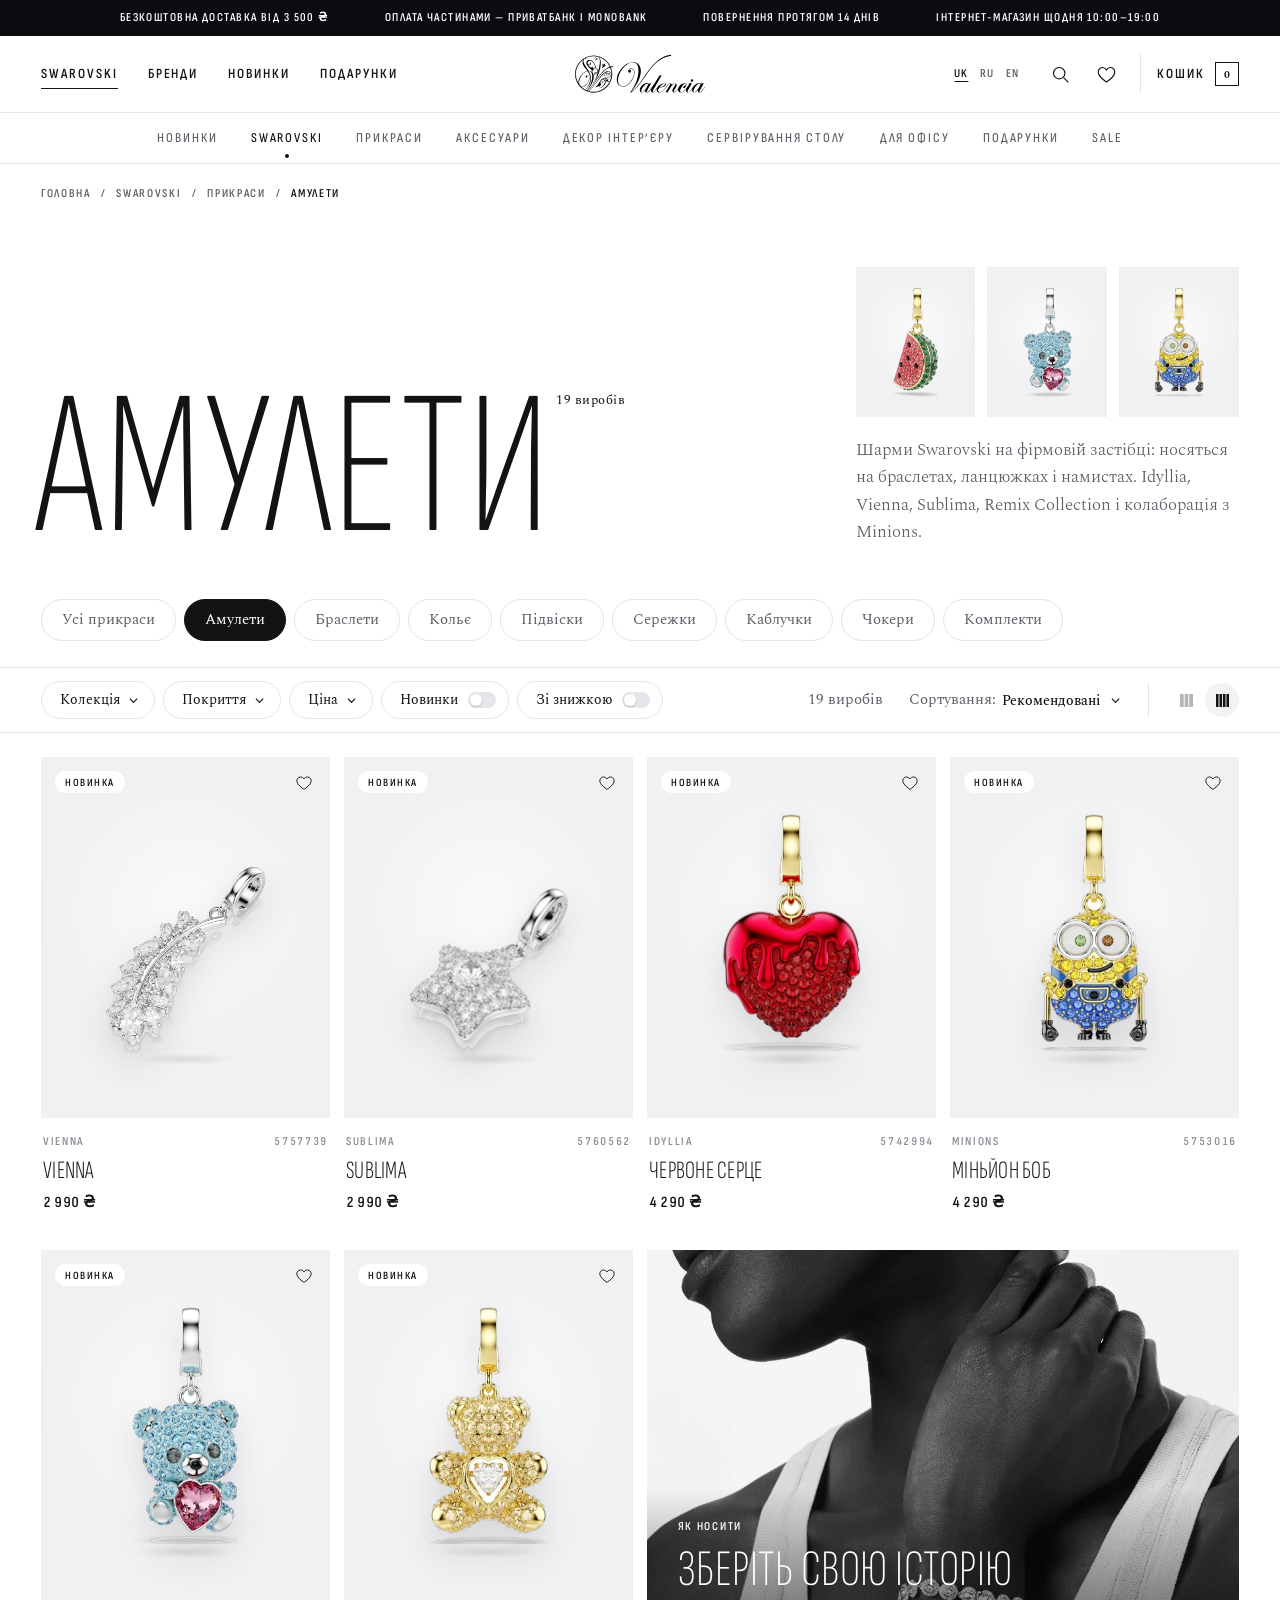
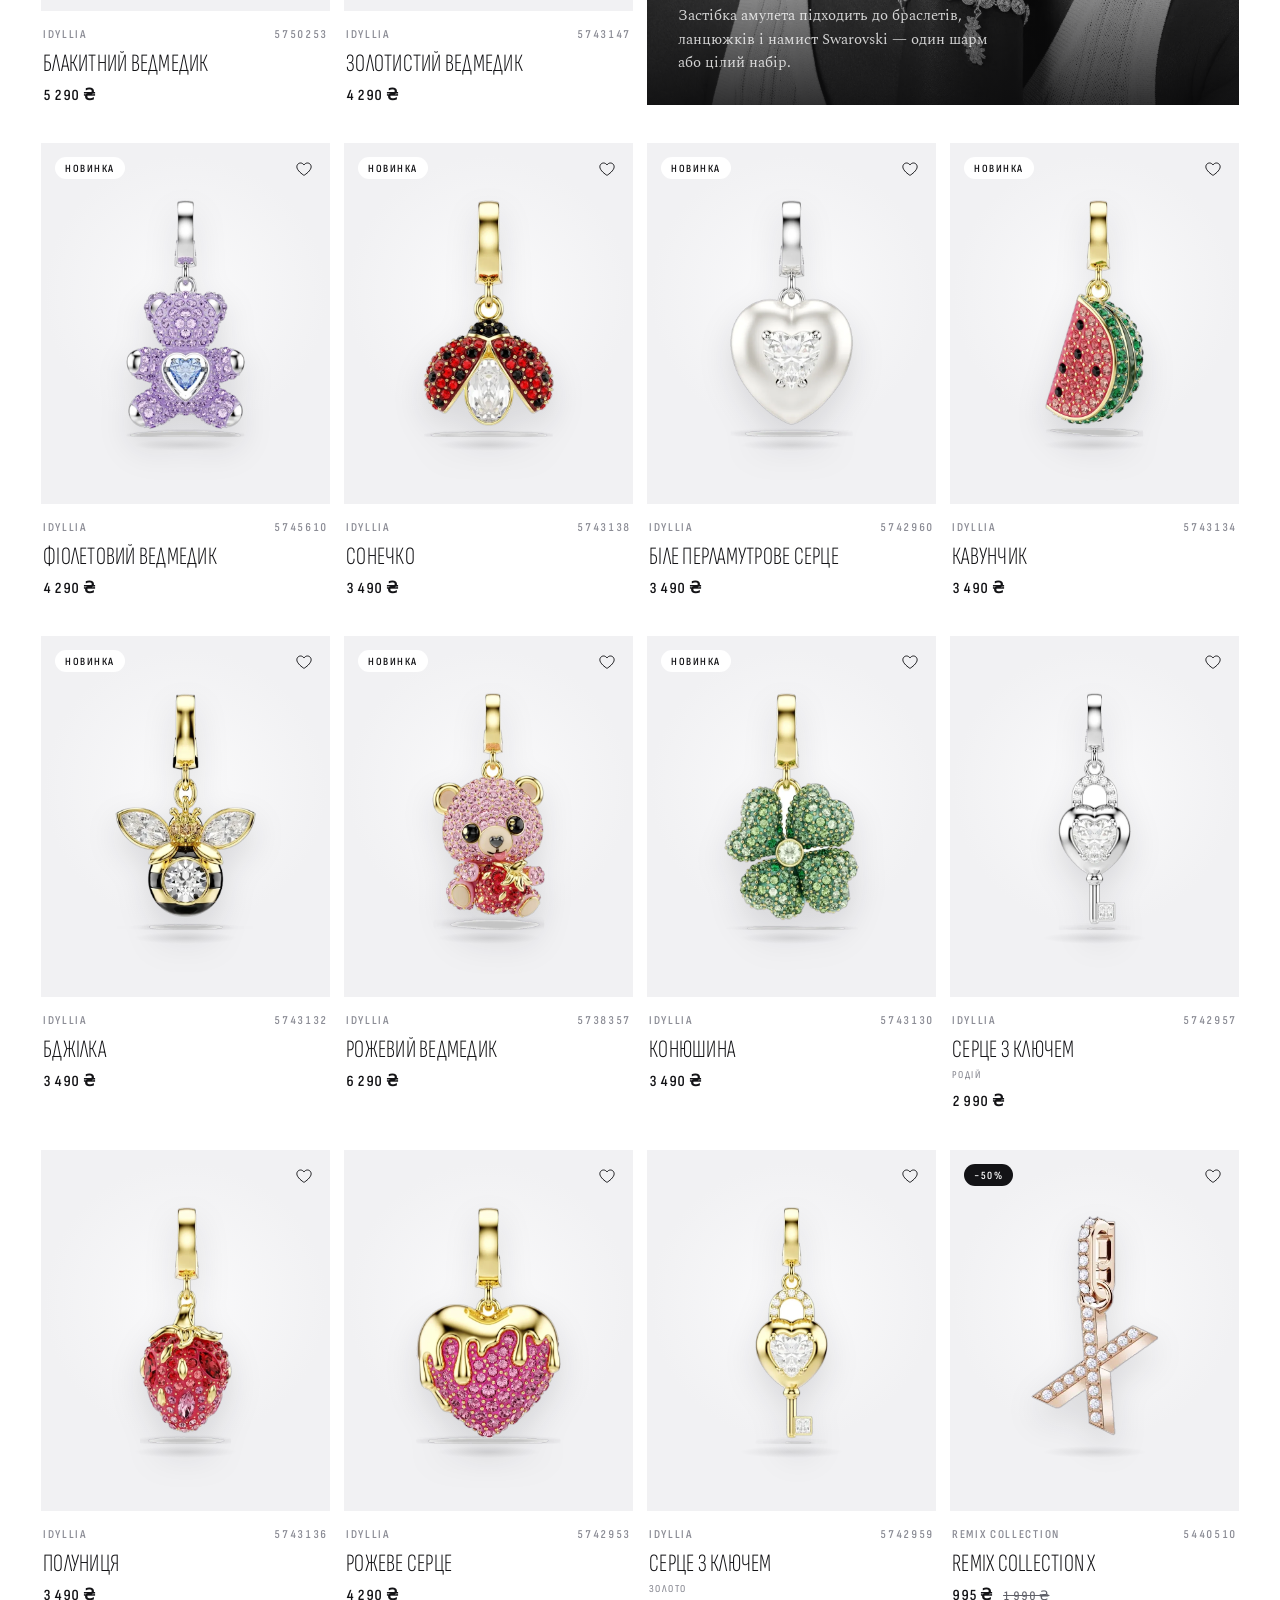
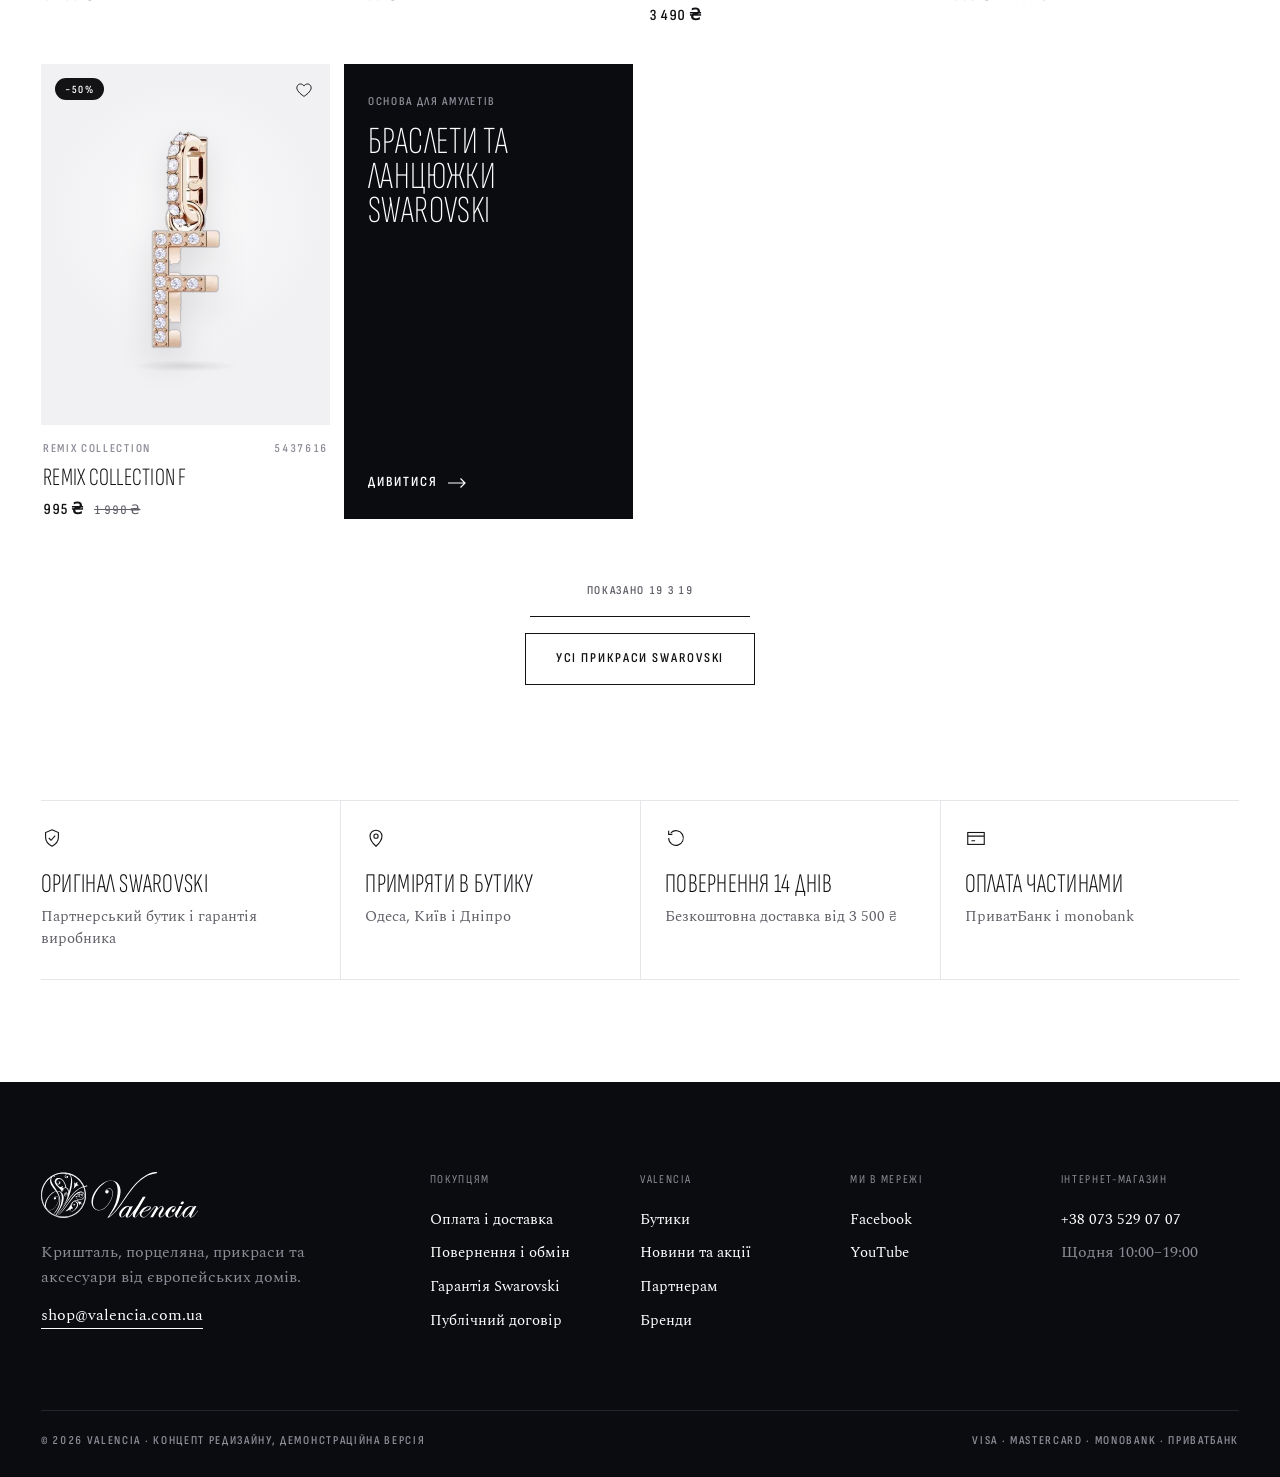
==== commit cd7643ec: "Rework typography for proper Ukrainian Cyrillic Gloock has no basic Cyrillic subset, so Ukrainian he" ====
--- a/amulety.html
+++ b/amulety.html
@@ -9,7 +9,7 @@
 <meta name="theme-color" content="#0B0C10">
 <link rel="preconnect" href="https://fonts.googleapis.com">
 <link rel="preconnect" href="https://fonts.gstatic.com" crossorigin>
-<link href="https://fonts.googleapis.com/css2?family=Gloock&family=Commissioner:wght@300;400;500;600&display=swap" rel="stylesheet">
+<link href="https://fonts.googleapis.com/css2?family=Spectral:ital,wght@0,300;0,400;0,500;1,300&family=Sofia+Sans+Condensed:wght@400;500;600&family=Sofia+Sans+Extra+Condensed:wght@200;300;400&display=swap" rel="stylesheet">
 <link rel="stylesheet" href="assets/style.css">
 <link rel="icon" href="img/cut/43178.webp">
 </head>
--- a/assets/style.css
+++ b/assets/style.css
@@ -12,8 +12,9 @@
   --dim: #8B8C95;
   --rule-dark: #25262D;
 
-  --display: "Gloock", "Times New Roman", serif;
-  --sans: "Commissioner", "Helvetica Neue", Arial, sans-serif;
+  --display: "Sofia Sans Extra Condensed", "Arial Narrow", sans-serif;
+  --sans: "Spectral", Georgia, serif;
+  --ui: "Sofia Sans Condensed", "Arial Narrow", sans-serif;
 
   --gutter: clamp(16px, 3.2vw, 48px);
   --max: 1520px;
@@ -50,27 +51,29 @@
 /* ---------- type ---------- */
 .display {
   font-family: var(--display);
-  font-weight: 400;
-  line-height: .94;
-  letter-spacing: -.025em;
+  font-weight: 200;
+  text-transform: uppercase;
+  line-height: .86;
+  letter-spacing: .005em;
 }
 .h2 {
   font-family: var(--display);
-  font-weight: 400;
-  font-size: clamp(44px, 5.4vw, 92px);
-  line-height: .96;
-  letter-spacing: -.025em;
+  font-weight: 200;
+  text-transform: uppercase;
+  font-size: clamp(52px, 6.6vw, 108px);
+  line-height: .88;
+  letter-spacing: .005em;
 }
 .label {
-  font-family: var(--sans);
-  font-size: 10.5px;
-  font-weight: 500;
-  letter-spacing: .16em;
+  font-family: var(--ui);
+  font-size: 12px;
+  font-weight: 600;
+  letter-spacing: .14em;
   text-transform: uppercase;
   line-height: 1.4;
   font-feature-settings: "tnum";
 }
-.lead { font-size: clamp(16px, 1.25vw, 18px); line-height: 1.6; color: var(--graphite); max-width: 46ch; }
+.lead { font-size: clamp(17px, 1.35vw, 20px); font-weight: 300; line-height: 1.6; color: var(--graphite); max-width: 46ch; }
 .night .lead, .inv .lead { color: var(--dim); }
 .num { font-feature-settings: "tnum"; white-space: nowrap; }
 
@@ -188,7 +191,7 @@
   display: flex; justify-content: center; gap: clamp(20px, 2.6vw, 44px);
   height: 50px; align-items: center;
   max-width: var(--max); margin: 0 auto; padding: 0 var(--gutter);
-  font-size: 14.5px; letter-spacing: .005em; color: var(--graphite);
+  font-family: var(--ui); font-size: 13.5px; font-weight: 500; letter-spacing: .14em; text-transform: uppercase; color: var(--graphite);
   white-space: nowrap;
 }
 .catnav a { position: relative; padding: 6px 0; transition: color .3s; }
@@ -217,7 +220,7 @@
 .menu nav a {
   display: flex; justify-content: space-between; align-items: baseline;
   padding: 12px 0; border-bottom: 1px solid var(--rule);
-  font: 300 40px/1 var(--display);
+  font: 200 42px/1 var(--display); text-transform: uppercase;
 }
 .menu nav a small { font: 500 11px var(--sans); letter-spacing: .08em; color: var(--graphite); }
 .menu__foot { padding: 18px var(--gutter) 28px; display: flex; justify-content: space-between; align-items: center; border-top: 1px solid var(--rule); }
@@ -257,9 +260,9 @@
 }
 .hero__copy .label { color: var(--graphite); }
 .hero__copy { container-type: inline-size; }
-.hero__title { font-size: clamp(56px, min(100cqw / 5.1, 15svh), 168px); margin: 30px 0 0; }
-.hero__title span { display: block; overflow: hidden; padding-bottom: .08em; margin-bottom: -.08em; }
-.hero__title span:nth-child(2) { padding-left: .62em; }
+.hero__title { font-size: clamp(60px, min(100cqw / 3.75, 20svh), 210px); margin: 28px 0 0; }
+.hero__title span { display: block; overflow: hidden; padding-bottom: .02em; }
+.hero__title span:nth-child(2) { padding-left: .42em; }
 .hero__title span i { display: block; font-style: normal; transform: translateY(105%); animation: rise 1.1s var(--ease) forwards; animation-delay: calc(var(--n) * 110ms + 120ms); }
 @keyframes rise { to { transform: none; } }
 .hero__bottom { display: grid; gap: 28px; }
@@ -337,7 +340,7 @@
   display: grid; grid-template-columns: 1fr auto; gap: 18px 24px; align-items: end;
   padding: 22px clamp(20px, 2.6vw, 40px) 26px;
 }
-.vit__name { font: 400 clamp(32px, 2.9vw, 48px)/1 var(--display); letter-spacing: -.02em; margin: 10px 0 2px; }
+.vit__name { font: 200 clamp(38px, 3.4vw, 56px)/.9 var(--display); text-transform: uppercase; letter-spacing: .01em; margin: 10px 0 2px; }
 .vit__meta { color: var(--dim); display: flex; flex-wrap: wrap; gap: 4px 18px; }
 .vit__price { font: 500 16px var(--sans); font-feature-settings: "tnum"; letter-spacing: .02em; margin-bottom: 14px; text-align: right; }
 .vit__price s { color: var(--dim); margin-left: 8px; font-size: 13px; }
@@ -410,7 +413,7 @@
 .pc__add:focus-visible { transform: none; opacity: 1; outline-offset: -4px; outline-color: #fff; }
 .pc__info { padding: 16px 2px 0; display: grid; gap: 4px; flex: 1; align-content: start; }
 .pc__meta { display: flex; justify-content: space-between; gap: 12px; color: var(--dim); }
-.pc__name { font: 400 clamp(21px, 1.55vw, 25px)/1.08 var(--display); letter-spacing: -.01em; margin: 4px 0 6px; }
+.pc__name { font: 300 clamp(25px, 1.95vw, 31px)/.95 var(--display); text-transform: uppercase; letter-spacing: .01em; margin: 4px 0 6px; }
 .pc__name a { background: linear-gradient(currentColor, currentColor) 0 100% / 0 1px no-repeat; transition: background-size .45s var(--ease); }
 .pc__name a:hover { background-size: 100% 1px; }
 .pc__name small { display: block; font: 500 10.5px/1.4 var(--sans); letter-spacing: .14em; text-transform: uppercase; color: var(--dim); margin-top: 6px; }
@@ -427,7 +430,7 @@
   border-bottom: 1px solid var(--rule);
 }
 .brand:not(:nth-child(4n+1)) { padding-left: 22px; border-left: 1px solid var(--rule); }
-.brand b { font: 400 clamp(28px, 2.5vw, 40px)/1.02 var(--display); letter-spacing: -.01em; }
+.brand b { font: 200 clamp(36px, 3.2vw, 52px)/.92 var(--display); text-transform: uppercase; letter-spacing: .01em; }
 .brand span { color: var(--graphite); display: flex; justify-content: space-between; align-items: center; }
 .brand span svg { width: 18px; height: 10px; fill: none; stroke: currentColor; stroke-width: 1.2; opacity: 0; transform: translateX(-8px); transition: opacity .35s, transform .45s var(--ease); }
 .brand:hover span svg, .brand:focus-visible span svg { opacity: 1; transform: none; color: var(--ink); }
@@ -444,7 +447,7 @@
   border-bottom: 1px solid var(--rule-dark);
   transition: color .4s;
 }
-.cat b { display: inline-flex; align-items: center; font: 400 clamp(32px, 3.5vw, 58px)/1.06 var(--display); letter-spacing: -.015em; }
+.cat b { display: inline-flex; align-items: center; font: 200 clamp(40px, 4.6vw, 76px)/.95 var(--display); text-transform: uppercase; letter-spacing: .01em; }
 .cat b::before { content: ""; width: 0; height: 2px; background: currentColor; margin-right: 0; transition: width .5s var(--ease), margin .5s var(--ease); }
 .cat span { color: var(--dim); text-align: right; }
 .cat img { display: none; }
@@ -466,7 +469,7 @@
 .budget a:hover::before { transform: scaleY(1); }
 .budget a:hover .label { color: var(--dim); }
 .budget .label { color: var(--graphite); transition: color .45s; }
-.budget b { font: 400 clamp(30px, 3vw, 50px)/1.02 var(--display); letter-spacing: -.015em; white-space: nowrap; }
+.budget b { font: 200 clamp(42px, 4.2vw, 70px)/.9 var(--display); text-transform: uppercase; letter-spacing: .01em; white-space: nowrap; }
 .occ { display: flex; flex-wrap: wrap; gap: 8px; margin-top: 26px; align-items: center; }
 .occ .label { margin-right: 10px; color: var(--graphite); }
 .chip {
@@ -487,8 +490,8 @@
 .story__img img { width: 100%; height: 100%; object-fit: cover; filter: grayscale(1); transition: filter 1.2s var(--ease), transform 1.6s var(--ease); }
 .story:hover .story__img img, .story:focus-visible .story__img img { filter: grayscale(0); transform: scale(1.03); }
 .story .label { color: var(--graphite); display: flex; gap: 14px; }
-.story h3 { font: 300 clamp(30px, 2.6vw, 44px)/1.02 var(--display); margin-top: -6px; }
-.story:first-child h3 { font-size: clamp(38px, 3.6vw, 60px); }
+.story h3 { font: 200 clamp(32px, 2.8vw, 46px)/.92 var(--display); text-transform: uppercase; letter-spacing: .01em; margin-top: -6px; }
+.story:first-child h3 { font-size: clamp(40px, 3.8vw, 64px); }
 .story p { color: var(--graphite); max-width: 44ch; }
 
 /* ---------- partner ---------- */
@@ -497,13 +500,13 @@
 .partner__img img { position: absolute; inset: 0; width: 100%; height: 100%; object-fit: cover; filter: grayscale(1) contrast(1.08); }
 .partner__txt { display: flex; flex-direction: column; justify-content: space-between; gap: 40px; padding: clamp(32px, 5vw, 80px); }
 .partner__txt .label { color: var(--dim); }
-.partner__txt .h2 { margin: 18px 0 26px; font-size: clamp(44px, 5vw, 84px); }
+.partner__txt .h2 { margin: 18px 0 26px; font-size: clamp(50px, 5.6vw, 92px); }
 
 /* ---------- services ---------- */
 .facts { display: grid; grid-template-columns: repeat(4, 1fr); border-top: 1px solid var(--rule); border-bottom: 1px solid var(--rule); }
 .facts > div { padding: 26px 24px 28px 0; display: grid; gap: 8px; align-content: start; }
 .facts > div + div { padding-left: 24px; border-left: 1px solid var(--rule); }
-.facts b { font: 400 22px/1.1 var(--display); }
+.facts b { font: 300 27px/1 var(--display); text-transform: uppercase; letter-spacing: .01em; }
 .facts span { color: var(--graphite); font-size: 14.5px; }
 .facts svg { width: 22px; height: 22px; fill: none; stroke: currentColor; stroke-width: 1.2; margin-bottom: 14px; }
 
@@ -515,7 +518,7 @@
   border-bottom: 1px solid var(--rule);
   transition: background .4s;
 }
-.store__city { font: 400 clamp(32px, 3vw, 48px)/1.02 var(--display); letter-spacing: -.015em; }
+.store__city { font: 200 clamp(38px, 3.8vw, 60px)/.9 var(--display); text-transform: uppercase; letter-spacing: .01em; }
 .store__where b { display: block; font-weight: 500; font-size: 15px; }
 .store__where span { color: var(--graphite); font-size: 14.5px; }
 .store__tel { font: 500 14px var(--sans); }
@@ -553,7 +556,7 @@
 .panel.is-open .panel__box { transform: none; }
 .panel__head { display: flex; justify-content: space-between; align-items: center; height: var(--hdr); padding: 0 16px 0 28px; border-bottom: 1px solid var(--ink); }
 .tabs { display: flex; gap: 26px; height: 100%; }
-.tabs button { position: relative; height: 100%; font: 400 26px/1 var(--display); color: #A3A3A8; transition: color .3s; }
+.tabs button { position: relative; height: 100%; font: 300 30px/1 var(--display); text-transform: uppercase; letter-spacing: .01em; color: #A3A3A8; transition: color .3s; }
 .tabs button sup { font: 500 11px var(--sans); margin-left: 4px; }
 .tabs button[aria-selected="true"] { color: var(--ink); }
 .tabs button[aria-selected="true"]::after { content: ""; position: absolute; left: 0; right: 0; bottom: -1px; height: 3px; background: var(--ink); }
@@ -565,7 +568,7 @@
 .line__img { aspect-ratio: 1; background: #fff; border: 1px solid var(--rule); }
 .line__img img { width: 100%; height: 100%; object-fit: cover; }
 .line__top { display: flex; justify-content: space-between; gap: 12px; }
-.line__name { font: 400 21px/1.1 var(--display); margin: 4px 0 6px; }
+.line__name { font: 300 25px/1 var(--display); text-transform: uppercase; letter-spacing: .01em; margin: 4px 0 6px; }
 .line__meta { color: var(--graphite); }
 .line__bot { display: flex; justify-content: space-between; align-items: center; margin-top: 14px; }
 .qty { display: inline-flex; align-items: center; border: 1px solid var(--rule); height: 34px; }
@@ -588,7 +591,7 @@
 .sum b { font: 500 20px var(--sans); }
 .panel__note { color: var(--graphite); text-align: center; }
 .empty-state { padding: 70px 0; display: grid; gap: 14px; justify-items: start; }
-.empty-state h3 { font: 300 44px/1.02 var(--display); }
+.empty-state h3 { font: 200 48px/.9 var(--display); text-transform: uppercase; letter-spacing: .01em; }
 .empty-state p { color: var(--graphite); max-width: 34ch; margin-bottom: 10px; }
 
 /* ---------- quick view ---------- */
@@ -623,7 +626,7 @@
 .qv__views button[aria-pressed="true"]::after { content: ""; position: absolute; left: 0; right: 0; top: -1px; height: 2px; background: currentColor; }
 .qv__info { overflow-y: auto; padding: clamp(28px, 3.4vw, 52px); display: grid; gap: 18px; align-content: start; border-left: 1px solid var(--rule); }
 .qv__info > .label { color: var(--graphite); }
-.qv__info h2 { font: 300 clamp(46px, 4.6vw, 76px)/1.02 var(--display); }
+.qv__info h2 { font: 200 clamp(50px, 4.8vw, 80px)/.86 var(--display); text-transform: uppercase; letter-spacing: .01em; }
 .qv__info .price { font-size: 18px; }
 .qv__info p { color: var(--graphite); font-size: 15px; }
 .specs { display: grid; grid-template-columns: auto 1fr; border-top: 1px solid var(--ink); }
@@ -651,7 +654,7 @@
 .crumbs a:hover { color: var(--ink); text-decoration: underline; text-underline-offset: 3px; }
 .crumbs [aria-current] { color: var(--ink); }
 .plp-head { display: grid; grid-template-columns: repeat(12, 1fr); gap: 0 24px; align-items: end; padding: clamp(36px, 5vw, 80px) 0 clamp(28px, 3vw, 44px); }
-.plp-head h1 { grid-column: 1 / span 7; font-size: clamp(88px, 14vw, 250px); margin-left: -.04em; }
+.plp-head h1 { grid-column: 1 / span 7; font-size: clamp(100px, 16vw, 280px); margin-left: -.03em; }
 .plp-head h1 sup { font: 400 clamp(13px, 1vw, 15px) var(--sans); letter-spacing: .04em; vertical-align: top; position: relative; top: .7em; margin-left: .4em; text-transform: none; }
 .plp-head__side { grid-column: 9 / -1; display: grid; gap: 20px; padding-bottom: .6em; }
 .plp-strip { display: flex; gap: 12px; }
@@ -720,7 +723,7 @@
 .tgl[aria-checked="true"] i::after { transform: translateX(12px); }
 .tools-right { display: flex; align-items: center; gap: 26px; }
 .result { color: var(--graphite); }
-.result.label, .sort .label { font-size: 14px; font-weight: 400; letter-spacing: 0; text-transform: none; }
+.result.label, .sort .label { font-family: var(--sans); font-size: 14.5px; font-weight: 400; letter-spacing: 0; text-transform: none; }
 .sort { position: relative; display: inline-flex; align-items: center; gap: 6px; }
 .sort .label { color: var(--graphite); }
 .sort .label::after { content: ":"; }
@@ -752,13 +755,13 @@
 .editorial img { position: absolute; inset: 0; width: 100%; height: 100%; object-fit: cover; object-position: 50% 30%; filter: grayscale(1); transition: filter 1.4s var(--ease), transform 1.8s var(--ease); }
 .editorial:hover img { filter: grayscale(0); transform: scale(1.02); }
 .editorial__t { position: absolute; left: 0; right: 0; bottom: 0; padding: clamp(20px, 2.4vw, 36px); background: linear-gradient(transparent, rgba(11,11,12,.82)); display: grid; gap: 12px; }
-.editorial__t h3 { font: 300 clamp(40px, 3.8vw, 64px)/1.02 var(--display); }
+.editorial__t h3 { font: 200 clamp(44px, 4vw, 68px)/.88 var(--display); text-transform: uppercase; letter-spacing: .01em; }
 .editorial__t p { color: rgba(255,255,255,.8); max-width: 40ch; font-size: 15px; }
 .endtile { display: flex; flex-direction: column; justify-content: space-between; padding: 24px; background: var(--night) !important; color: #fff; }
-.endtile h3 { font: 300 clamp(34px, 2.8vw, 46px)/1.02 var(--display); margin-top: 12px; }
+.endtile h3 { font: 200 clamp(36px, 3vw, 50px)/.9 var(--display); text-transform: uppercase; letter-spacing: .01em; margin-top: 12px; }
 .endtile .label { color: var(--dim); }
 .empty { grid-column: 1 / -1; padding: 90px 24px; display: grid; justify-items: center; gap: 14px; text-align: center; }
-.empty h3 { font: 300 52px/1.02 var(--display); }
+.empty h3 { font: 200 56px/.9 var(--display); text-transform: uppercase; letter-spacing: .01em; }
 .empty p { color: var(--graphite); margin-bottom: 10px; }
 
 .pager { display: grid; justify-items: center; gap: 16px; padding: clamp(44px, 5vw, 72px) 0 0; }
@@ -846,7 +849,7 @@
 
   .plp-head { grid-template-columns: 1fr; gap: 24px; }
   .plp-head h1, .plp-head__side { grid-column: 1 / -1; }
-  .plp-head h1 { font-size: clamp(80px, 24vw, 160px); }
+  .plp-head h1 { font-size: clamp(96px, 30vw, 190px); }
 
   .toolbar__in { min-height: 54px; }
   .mobile-filter { display: inline-flex; border-color: var(--ink); }
@@ -861,7 +864,7 @@
   .filters > * { flex: none; }
   .toolbar.is-sheet { z-index: 95; }
   .sheet-head { display: flex; justify-content: space-between; align-items: center; height: 64px; border-bottom: 1px solid var(--ink); margin-bottom: 8px; }
-  .sheet-head b { font: 300 34px/1 var(--display); }
+  .sheet-head b { font: 300 36px/1 var(--display); text-transform: uppercase; letter-spacing: .01em; }
   .fgroup { border-bottom: 1px solid var(--rule); }
   .fbtn { display: none; }
   .fbtn.mobile-filter { display: inline-flex; border-color: var(--ink); }
@@ -878,11 +881,11 @@
 
 @media (max-width: 520px) {
   .hero__actions .btn { width: 100%; }
-  .vit__name { font-size: 34px; }
+  .vit__name { font-size: 38px; }
   .vit__meta .opt-m { display: none; }
   .pc__info { padding: 12px 40px 0 2px; }
   .pc__meta .sku { display: none; }
-  .pc__name { font-size: 22px; }
+  .pc__name { font-size: 24px; }
   .price { font-size: 13px; }
   .price s { display: block; margin: 2px 0 0; }
   .tags { left: 8px; top: 8px; }
@@ -891,9 +894,9 @@
   .pc__plus { display: grid; place-items: center; position: absolute; right: 6px; bottom: 6px; z-index: 3; width: 36px; height: 36px; border-radius: 50%; background: var(--ink); color: #fff; }
   .pc__plus svg { width: 12px; height: 12px; stroke: currentColor; stroke-width: 1.4; }
   .brand { min-height: 128px; gap: 20px; }
-  .brand b { font-size: 30px; }
+  .brand b { font-size: 34px; }
   .budget a { gap: 30px; padding: 18px 14px 20px; }
-  .budget b { font-size: 34px; }
+  .budget b { font-size: 38px; }
   .brand { min-height: 108px; }
   .budget a:first-child, .budget a:nth-child(3) { padding-left: 0; }
   .facts { grid-template-columns: 1fr; }
@@ -927,3 +930,19 @@
 /* hryvnia sign: the condensed display face has no ₴, so it is set in the text face */
 .uah { font: 300 .62em/1 var(--sans); font-style: normal; vertical-align: .2em; margin-left: .04em; }
 .u { text-transform: none; letter-spacing: .02em; }
+
+/* Sofia Sans widths are used in capitals only (their default lowercase Cyrillic is Bulgarian):
+   Extra Condensed for display, Condensed for navigation, labels and prices; running text is Spectral */
+.topbar, .hdr__nav, .bag, .lang, .more, .btn, .pc__add, .tag, .cnt, .qv__views button, .line__rm, .sum span, .reset, .store__links a, .pc__name small, .vit__price { font-family: var(--ui); }
+.topbar { font-size: 12px; font-weight: 600; letter-spacing: .12em; }
+.hdr__nav, .bag { font-size: 14px; font-weight: 600; letter-spacing: .14em; }
+.lang { font-size: 12px; font-weight: 600; }
+.more { font-size: 14px; font-weight: 600; letter-spacing: .14em; }
+.btn { font-size: 13.5px; letter-spacing: .14em; }
+.pc__add { font-size: 13px; letter-spacing: .14em; }
+.tag { font-size: 11px; letter-spacing: .14em; padding: 6px 10px 5px; }
+.store__links a, .line__rm, .reset { font-size: 13px; font-weight: 600; letter-spacing: .12em; }
+.vit__price { font-size: 18px; letter-spacing: .04em; }
+.price, .vit__price, .sum b, .qty output { font-family: var(--ui); font-weight: 600; letter-spacing: .04em; }
+.price { font-size: 15.5px; }
+.price s { font-weight: 500; }
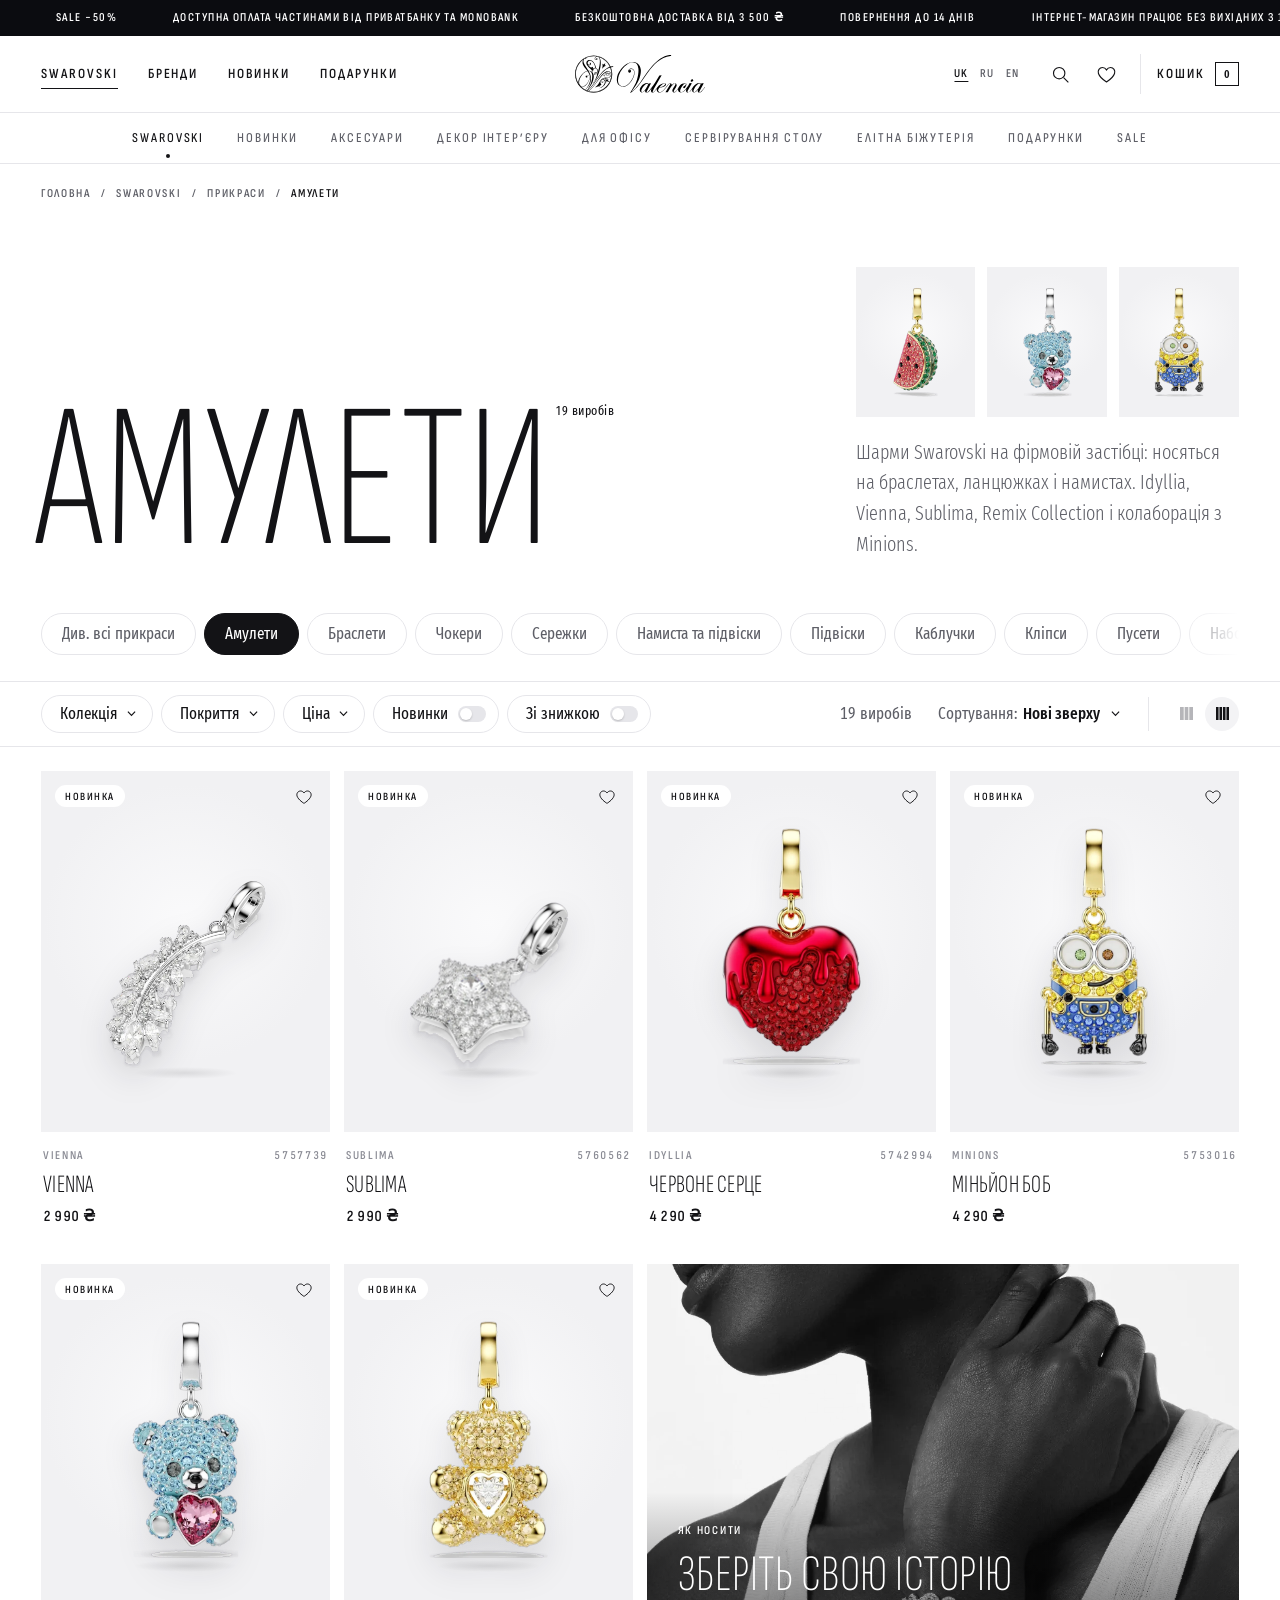
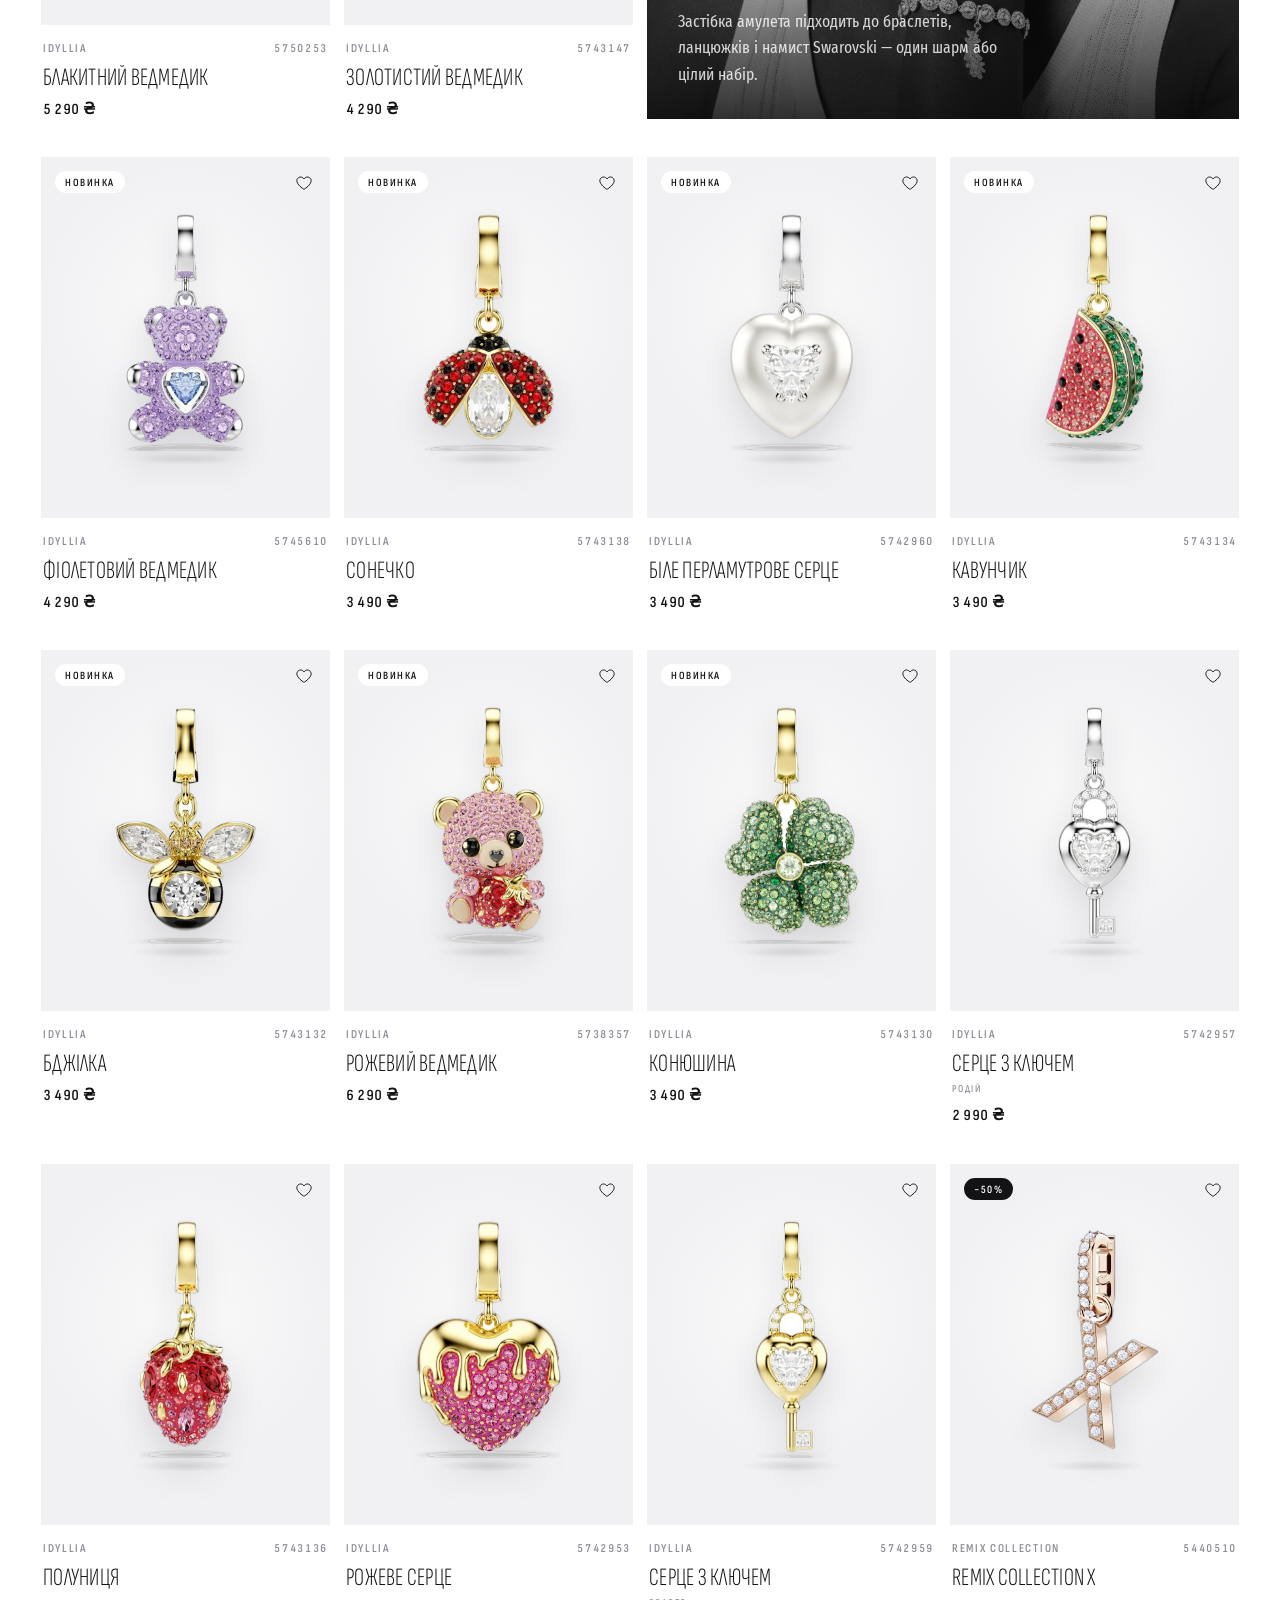
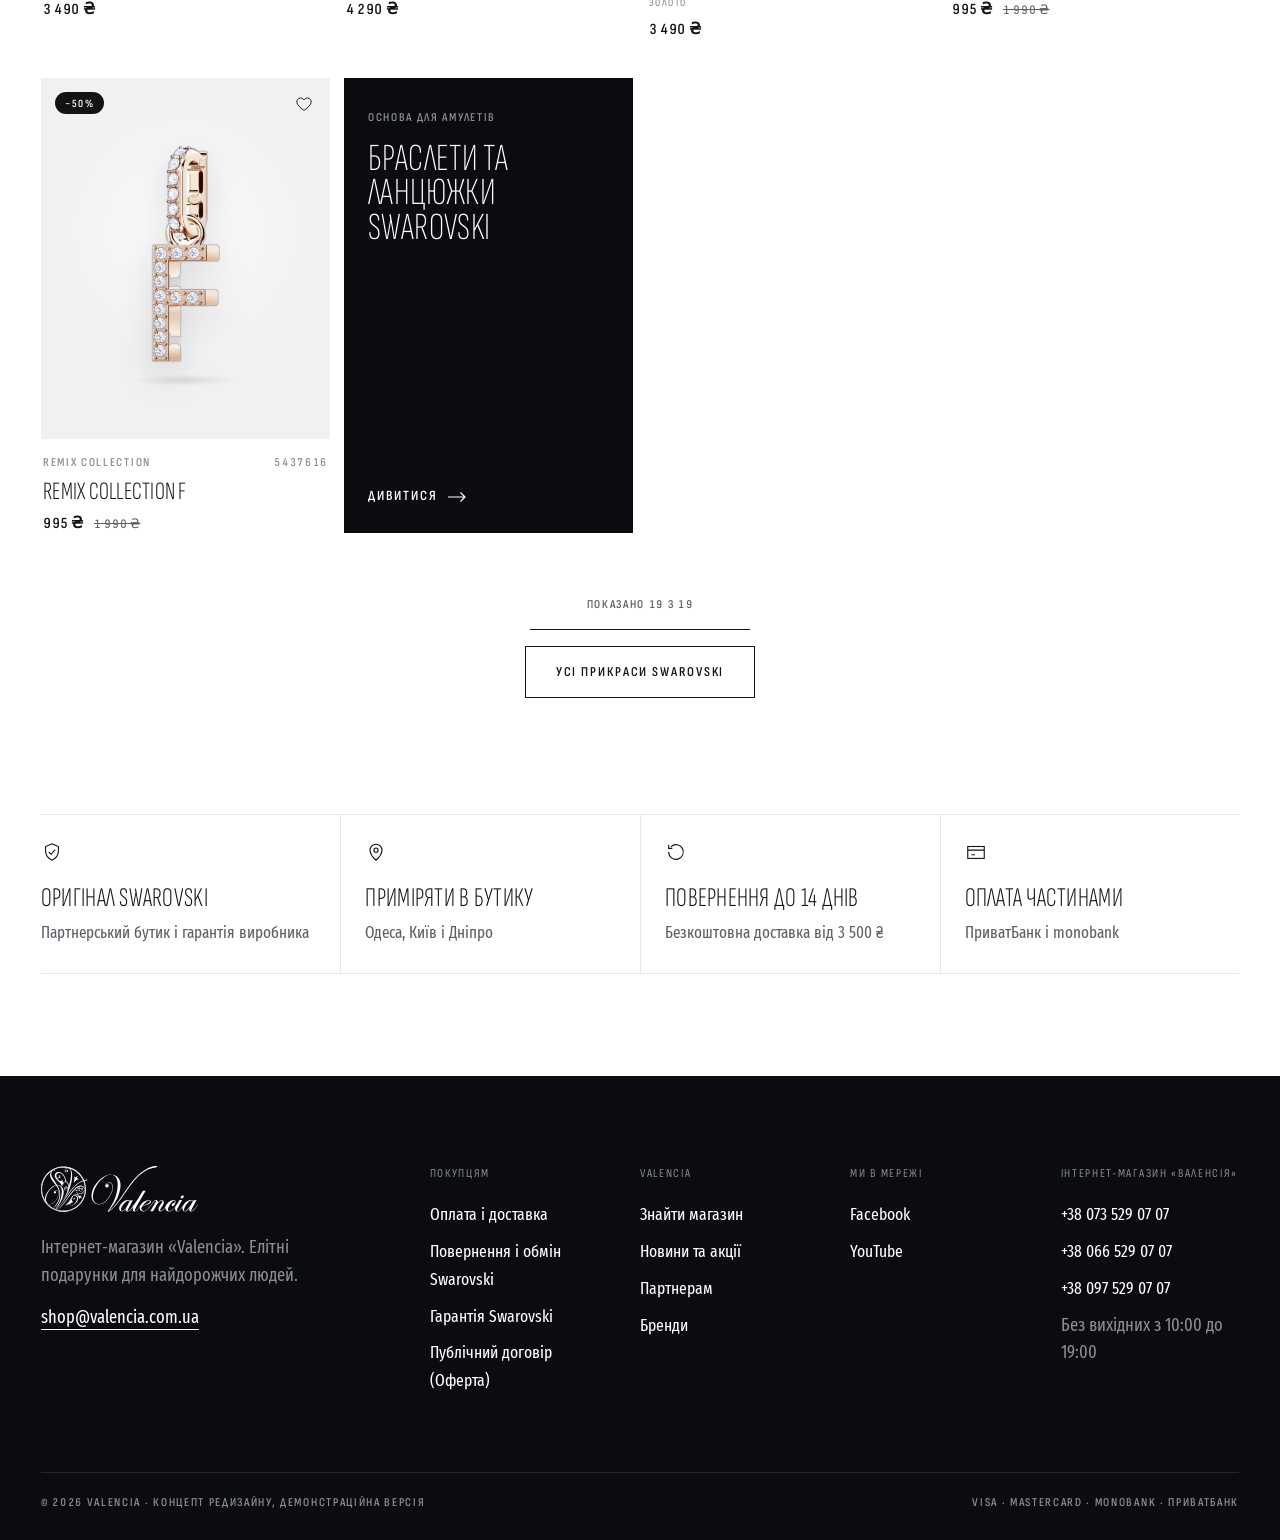
==== commit 09193af7: "Align copy with valencia.com.ua and set text in Fira Sans Extra Condensed Navigation, Swarovski jewe" ====
--- a/amulety.html
+++ b/amulety.html
@@ -9,7 +9,7 @@
 <meta name="theme-color" content="#0B0C10">
 <link rel="preconnect" href="https://fonts.googleapis.com">
 <link rel="preconnect" href="https://fonts.gstatic.com" crossorigin>
-<link href="https://fonts.googleapis.com/css2?family=Spectral:ital,wght@0,300;0,400;0,500;1,300&family=Sofia+Sans+Condensed:wght@400;500;600&family=Sofia+Sans+Extra+Condensed:wght@200;300;400&display=swap" rel="stylesheet">
+<link href="https://fonts.googleapis.com/css2?family=Fira+Sans+Extra+Condensed:wght@300;400;500&family=Sofia+Sans+Condensed:wght@400;500;600&family=Sofia+Sans+Extra+Condensed:wght@200;300;400&display=swap" rel="stylesheet">
 <link rel="stylesheet" href="assets/style.css">
 <link rel="icon" href="img/cut/43178.webp">
 </head>
@@ -18,11 +18,12 @@
 
 <div class="topbar" aria-label="Умови магазину">
   <div class="topbar__track">
+    <span>SALE −50%</span>
+    <span>Доступна оплата частинами від ПриватБанку та monobank</span>
     <span>Безкоштовна доставка від 3 500 ₴</span>
-    <span>Оплата частинами — ПриватБанк і monobank</span>
-    <span>Повернення протягом 14 днів</span>
-    <span>Інтернет-магазин щодня 10:00–19:00</span>
-    <span class="dup" aria-hidden="true"><span>Безкоштовна доставка від 3 500 ₴</span><span>Оплата частинами — ПриватБанк і monobank</span><span>Повернення протягом 14 днів</span><span>Інтернет-магазин щодня 10:00–19:00</span></span>
+    <span>Повернення до 14 днів</span>
+    <span>Інтернет-магазин працює без вихідних з 10:00 до 19:00</span>
+    <span class="dup" aria-hidden="true"><span>SALE −50%</span><span>Доступна оплата частинами від ПриватБанку та monobank</span><span>Безкоштовна доставка від 3 500 ₴</span><span>Повернення до 14 днів</span><span>Інтернет-магазин працює без вихідних з 10:00 до 19:00</span></span>
   </div>
 </div>
 
@@ -49,13 +50,13 @@
 
 <nav class="catnav" aria-label="Розділи каталогу">
   <div class="catnav__in">
+    <a href="amulety.html" aria-current="page">Swarovski</a>
     <a href="#">Новинки</a>
-    <a href="amulety.html" aria-current="page">Swarovski</a>
-    <a href="#">Прикраси</a>
     <a href="#">Аксесуари</a>
     <a href="#">Декор інтер’єру</a>
+    <a href="#">Для офісу</a>
     <a href="#">Сервірування столу</a>
-    <a href="#">Для офісу</a>
+    <a href="#">Елітна біжутерія</a>
     <a href="index.html#gifts">Подарунки</a>
     <a href="#">Sale</a>
   </div>
@@ -68,15 +69,15 @@
   </div>
   <nav aria-label="Мобільна навігація">
     <a href="amulety.html">Swarovski <small>Амулети</small></a>
+    <a href="#">Бренди</a>
     <a href="#">Новинки</a>
-    <a href="#">Бренди</a>
-    <a href="#">Прикраси</a>
     <a href="#">Аксесуари</a>
     <a href="#">Декор інтер’єру</a>
+    <a href="#">Для офісу</a>
     <a href="#">Сервірування столу</a>
-    <a href="#">Для офісу</a>
+    <a href="#">Елітна біжутерія</a>
     <a href="index.html#gifts" data-menu-close>Подарунки</a>
-    <a href="index.html#stores" data-menu-close>Бутики</a>
+    <a href="index.html#stores" data-menu-close>Знайти магазин</a>
   </nav>
   <div class="menu__foot">
     <div class="lang" role="group" aria-label="Мова сайту" style="display:flex"><a href="#" data-lang aria-current="true">UK</a><a href="#" data-lang>RU</a><a href="#" data-lang>EN</a></div>
@@ -106,15 +107,20 @@
     </header>
 
     <nav class="subcats" aria-label="Прикраси Swarovski">
-      <a href="#">Усі прикраси</a>
+      <a href="#">Див. всі прикраси</a>
       <a href="amulety.html" aria-current="page">Амулети</a>
       <a href="#">Браслети</a>
-      <a href="#">Кольє</a>
+      <a href="#">Чокери</a>
+      <a href="#">Сережки</a>
+      <a href="#">Намиста та підвіски</a>
       <a href="#">Підвіски</a>
-      <a href="#">Сережки</a>
       <a href="#">Каблучки</a>
-      <a href="#">Чокери</a>
-      <a href="#">Комплекти</a>
+      <a href="#">Кліпси</a>
+      <a href="#">Пусети</a>
+      <a href="#">Набори прикрас</a>
+      <a href="#">Прикраси з родієм</a>
+      <a href="#">На випускний</a>
+      <a href="#">Чоловіча колекція</a>
     </nav>
   </div>
 
@@ -145,11 +151,12 @@
           <span class="result wide label" data-result>19 виробів</span>
           <label class="sort"><span class="label">Сортування</span>
             <select data-sort aria-label="Сортування">
-              <option value="rec">Рекомендовані</option>
-              <option value="new">Спочатку новинки</option>
-              <option value="asc">Спочатку дешевші</option>
-              <option value="desc">Спочатку дорожчі</option>
-              <option value="name">За назвою</option>
+              <option value="old">Нові знизу</option>
+              <option value="rec" selected>Нові зверху</option>
+              <option value="asc">Спочатку дешевше</option>
+              <option value="desc">Спочатку дорожче</option>
+              <option value="name">Назва ↓</option>
+              <option value="name-desc">Назва ↑</option>
             </select>
           </label>
           <div class="density" role="group" aria-label="Кількість у ряду">
@@ -176,7 +183,7 @@
       <div class="facts rv">
         <div><svg viewBox="0 0 24 24"><path d="M12 3l7 3v5c0 4.5-3 8-7 10-4-2-7-5.5-7-10V6z"/><path d="M8.5 12l2.5 2.5 4.5-5"/></svg><b>Оригінал Swarovski</b><span>Партнерський бутик і гарантія виробника</span></div>
         <div><svg viewBox="0 0 24 24"><path d="M12 21s-6.5-6-6.5-11a6.5 6.5 0 0 1 13 0c0 5-6.5 11-6.5 11z"/><circle cx="12" cy="10" r="2.3"/></svg><b>Приміряти в бутику</b><span>Одеса, Київ і Дніпро</span></div>
-        <div><svg viewBox="0 0 24 24"><path d="M4 12a8 8 0 1 0 2.4-5.7M4 4v4h4"/></svg><b>Повернення 14 днів</b><span>Безкоштовна доставка від 3 500 ₴</span></div>
+        <div><svg viewBox="0 0 24 24"><path d="M4 12a8 8 0 1 0 2.4-5.7M4 4v4h4"/></svg><b>Повернення до 14 днів</b><span>Безкоштовна доставка від 3 500 ₴</span></div>
         <div><svg viewBox="0 0 24 24"><rect x="3" y="6" width="18" height="13"/><path d="M3 10h18M7 15h4"/></svg><b>Оплата частинами</b><span>ПриватБанк і monobank</span></div>
       </div>
     </div>
@@ -188,24 +195,24 @@
     <div class="foot__grid">
       <div class="foot__about">
         <a class="logo" href="index.html" aria-label="Valencia — на головну"><img src="img/home/logo.svg" alt="Valencia" width="157" height="46"></a>
-        <p>Кришталь, порцеляна, прикраси та аксесуари від європейських домів.</p>
+        <p>Інтернет-магазин «Valencia». Елітні подарунки для найдорожчих людей.</p>
         <a class="ul" href="mailto:shop@valencia.com.ua">shop@valencia.com.ua</a>
       </div>
       <div>
         <h4 class="label">Покупцям</h4>
-        <ul><li><a href="#">Оплата і доставка</a></li><li><a href="#">Повернення і обмін</a></li><li><a href="#">Гарантія Swarovski</a></li><li><a href="#">Публічний договір</a></li></ul>
+        <ul><li><a href="#">Оплата і доставка</a></li><li><a href="#">Повернення і обмін Swarovski</a></li><li><a href="#">Гарантія Swarovski</a></li><li><a href="#">Публічний договір (Оферта)</a></li></ul>
       </div>
       <div>
         <h4 class="label">Valencia</h4>
-        <ul><li><a href="index.html#stores">Бутики</a></li><li><a href="#">Новини та акції</a></li><li><a href="#">Партнерам</a></li><li><a href="#">Бренди</a></li></ul>
+        <ul><li><a href="index.html#stores">Знайти магазин</a></li><li><a href="#">Новини та акції</a></li><li><a href="#">Партнерам</a></li><li><a href="#">Бренди</a></li></ul>
       </div>
       <div>
         <h4 class="label">Ми в мережі</h4>
         <ul><li><a href="https://www.facebook.com/valencia.com.ua" target="_blank" rel="noopener">Facebook</a></li><li><a href="https://www.youtube.com/channel/UCtPYzrJeFZRLNFfCMpR2O1g" target="_blank" rel="noopener">YouTube</a></li></ul>
       </div>
       <div>
-        <h4 class="label">Інтернет-магазин</h4>
-        <ul><li><a href="tel:+380735290707">+38 073 529 07 07</a></li><li><span style="color:var(--dim)">Щодня 10:00–19:00</span></li></ul>
+        <h4 class="label">Інтернет-магазин «Валенсія»</h4>
+        <ul><li><a href="tel:+380735290707">+38 073 529 07 07</a></li><li><a href="tel:+380665290707">+38 066 529 07 07</a></li><li><a href="tel:+380975290707">+38 097 529 07 07</a></li><li><span style="color:var(--dim)">Без вихідних з 10:00 до 19:00</span></li></ul>
       </div>
     </div>
     <div class="foot__bottom label">
--- a/assets/style.css
+++ b/assets/style.css
@@ -13,7 +13,7 @@
   --rule-dark: #25262D;
 
   --display: "Sofia Sans Extra Condensed", "Arial Narrow", sans-serif;
-  --sans: "Spectral", Georgia, serif;
+  --sans: "Fira Sans Extra Condensed", "Arial Narrow", sans-serif;
   --ui: "Sofia Sans Condensed", "Arial Narrow", sans-serif;
 
   --gutter: clamp(16px, 3.2vw, 48px);
@@ -29,7 +29,7 @@
   margin: 0;
   background: var(--paper);
   color: var(--ink);
-  font: 400 16px/1.55 var(--sans);
+  font: 400 18px/1.55 var(--sans);
   font-feature-settings: "kern", "liga";
   -webkit-font-smoothing: antialiased;
   overflow-x: hidden;
@@ -43,7 +43,7 @@
 :focus-visible { outline: 2px solid var(--ink); outline-offset: 3px; }
 .inv :focus-visible, .night :focus-visible { outline-color: #fff; }
 .sr-only { position: absolute; width: 1px; height: 1px; overflow: hidden; clip: rect(0 0 0 0); white-space: nowrap; }
-.skip { position: absolute; left: 12px; top: -60px; z-index: 100; background: var(--ink); color: #fff; padding: 10px 16px; font-size: 14px; }
+.skip { position: absolute; left: 12px; top: -60px; z-index: 100; background: var(--ink); color: #fff; padding: 10px 16px; font-size: 16px; }
 .skip:focus { top: 12px; }
 
 .wrap { width: 100%; max-width: var(--max); margin: 0 auto; padding: 0 var(--gutter); }
@@ -73,7 +73,7 @@
   line-height: 1.4;
   font-feature-settings: "tnum";
 }
-.lead { font-size: clamp(17px, 1.35vw, 20px); font-weight: 300; line-height: 1.6; color: var(--graphite); max-width: 46ch; }
+.lead { font-size: clamp(19px, 1.55vw, 22px); font-weight: 300; line-height: 1.55; color: var(--graphite); max-width: 46ch; }
 .night .lead, .inv .lead { color: var(--dim); }
 .num { font-feature-settings: "tnum"; white-space: nowrap; }
 
@@ -242,7 +242,7 @@
 .sec-head__t .label { display: block; margin-bottom: 18px; color: var(--graphite); }
 .night .sec-head__t .label { color: var(--dim); }
 .sec-head__s { grid-column: 9 / -1; display: grid; gap: 22px; justify-items: start; }
-.h2 sup { font: 500 13px var(--sans); letter-spacing: .04em; vertical-align: top; margin-left: 8px; position: relative; top: .5em; }
+.h2 sup { font: 500 15px var(--sans); letter-spacing: .04em; vertical-align: top; margin-left: 8px; position: relative; top: .5em; }
 
 .night { background: var(--night); color: #fff; }
 
@@ -475,7 +475,7 @@
 .chip {
   height: 38px; padding: 0 18px; border-radius: 999px;
   border: 1px solid var(--rule);
-  font-size: 13px; letter-spacing: .04em;
+  font-size: 16px; letter-spacing: .01em;
   transition: border-color .3s, background .3s, color .3s;
 }
 .chip:hover { border-color: var(--ink); }
@@ -507,7 +507,7 @@
 .facts > div { padding: 26px 24px 28px 0; display: grid; gap: 8px; align-content: start; }
 .facts > div + div { padding-left: 24px; border-left: 1px solid var(--rule); }
 .facts b { font: 300 27px/1 var(--display); text-transform: uppercase; letter-spacing: .01em; }
-.facts span { color: var(--graphite); font-size: 14.5px; }
+.facts span { color: var(--graphite); font-size: 16.5px; }
 .facts svg { width: 22px; height: 22px; fill: none; stroke: currentColor; stroke-width: 1.2; margin-bottom: 14px; }
 
 /* ---------- stores ---------- */
@@ -519,9 +519,9 @@
   transition: background .4s;
 }
 .store__city { font: 200 clamp(38px, 3.8vw, 60px)/.9 var(--display); text-transform: uppercase; letter-spacing: .01em; }
-.store__where b { display: block; font-weight: 500; font-size: 15px; }
-.store__where span { color: var(--graphite); font-size: 14.5px; }
-.store__tel { font: 500 14px var(--sans); }
+.store__where b { display: block; font-weight: 500; font-size: 17px; }
+.store__where span { color: var(--graphite); font-size: 16.5px; }
+.store__tel { font: 500 16px var(--sans); letter-spacing: .02em; }
 .store__links { display: flex; gap: 8px; justify-content: flex-end; flex-wrap: wrap; }
 .store__links a { height: 36px; padding: 0 14px; display: inline-flex; align-items: center; gap: 8px; border: 1px solid var(--rule); font-size: 12px; letter-spacing: .1em; text-transform: uppercase; transition: border-color .3s, background .3s, color .3s; }
 .store__links a:hover { background: var(--ink); color: #fff; border-color: var(--ink); }
@@ -536,7 +536,7 @@
 .foot__about p { color: var(--dim); max-width: 34ch; margin: 22px 0 14px; }
 .foot h4 { color: var(--dim); margin-bottom: 18px; font-weight: 400; }
 .foot li + li { margin-top: 9px; }
-.foot li a { font-size: 15px; background: linear-gradient(currentColor, currentColor) 0 100% / 0 1px no-repeat; transition: background-size .4s var(--ease); }
+.foot li a { font-size: 17px; background: linear-gradient(currentColor, currentColor) 0 100% / 0 1px no-repeat; transition: background-size .4s var(--ease); }
 .foot li a:hover { background-size: 100% 1px; }
 .foot__bottom { display: flex; justify-content: space-between; flex-wrap: wrap; gap: 10px 24px; padding-top: 22px; border-top: 1px solid var(--rule-dark); color: var(--dim); }
 
@@ -628,7 +628,7 @@
 .qv__info > .label { color: var(--graphite); }
 .qv__info h2 { font: 200 clamp(50px, 4.8vw, 80px)/.86 var(--display); text-transform: uppercase; letter-spacing: .01em; }
 .qv__info .price { font-size: 18px; }
-.qv__info p { color: var(--graphite); font-size: 15px; }
+.qv__info p { color: var(--graphite); font-size: 17px; }
 .specs { display: grid; grid-template-columns: auto 1fr; border-top: 1px solid var(--ink); }
 .specs dt, .specs dd { padding: 10px 0; border-bottom: 1px solid var(--rule); }
 .specs dt { color: var(--graphite); padding-right: 24px; }
@@ -643,7 +643,7 @@
   transform: translate(-50%, 20px); opacity: 0; pointer-events: none;
   max-width: calc(100% - 32px);
   padding: 15px 22px; background: var(--ink); color: #fff;
-  font-size: 14px; letter-spacing: .01em;
+  font-size: 16.5px; letter-spacing: .01em;
   border: 1px solid #fff; outline: 1px solid var(--ink);
   transition: opacity .35s var(--ease), transform .45s var(--ease);
 }
@@ -660,12 +660,12 @@
 .plp-strip { display: flex; gap: 12px; }
 .plp-strip img { width: calc((100% - 24px) / 3); aspect-ratio: 4 / 5; object-fit: contain; min-width: 0; padding: 18px 22px; background: radial-gradient(ellipse 70% 55% at 50% 42%, #FAFAFB 0%, var(--frost) 70%); }
 
-.subcats { display: flex; gap: 8px; overflow-x: auto; padding: 4px 0 26px; scrollbar-width: none; }
+.subcats { display: flex; gap: 8px; overflow-x: auto; padding: 4px 56px 26px 0; scrollbar-width: none; -webkit-mask-image: linear-gradient(90deg, #000 calc(100% - 72px), transparent); mask-image: linear-gradient(90deg, #000 calc(100% - 72px), transparent); }
 .subcats::-webkit-scrollbar { display: none; }
 .subcats a {
   flex: none; display: inline-flex; align-items: center; height: 42px; padding: 0 20px;
   border: 1px solid var(--rule); border-radius: 999px;
-  font-size: 14.5px; color: var(--graphite); white-space: nowrap;
+  font-size: 16.5px; color: var(--graphite); white-space: nowrap;
   transition: color .3s, border-color .3s, background .3s;
 }
 .subcats a:hover { color: var(--ink); border-color: var(--ink); }
@@ -679,7 +679,7 @@
 .fbtn {
   display: inline-flex; align-items: center; gap: 9px;
   height: 38px; padding: 0 16px 0 18px;
-  font-size: 14px;
+  font-size: 16.5px;
   border: 1px solid var(--rule); border-radius: 999px;
   transition: border-color .3s, background .3s, color .3s;
 }
@@ -698,7 +698,7 @@
 }
 .fpanel.is-open { opacity: 1; visibility: visible; transform: none; transition: opacity .25s, transform .3s var(--ease); }
 .fpanel__title { padding: 10px 18px 8px; color: var(--graphite); }
-.opt { display: grid; grid-template-columns: 16px 1fr auto; gap: 12px; align-items: center; width: 100%; padding: 10px 18px; text-align: left; font-size: 15px; transition: background .2s; }
+.opt { display: grid; grid-template-columns: 16px 1fr auto; gap: 12px; align-items: center; width: 100%; padding: 10px 18px; text-align: left; font-size: 17px; transition: background .2s; }
 .opt:hover:not(:disabled) { background: var(--mist); }
 .opt:disabled { color: #B5B5B9; cursor: default; }
 .opt .box { width: 16px; height: 16px; border: 1px solid currentColor; display: grid; place-items: center; }
@@ -712,7 +712,7 @@
 .sw--rose { background: linear-gradient(135deg, #F6D3C4, #C98F7A); }
 .tgl {
   display: inline-flex; align-items: center; gap: 10px; height: 38px; padding: 0 12px 0 18px;
-  font-size: 14px; border: 1px solid var(--rule); border-radius: 999px;
+  font-size: 16.5px; border: 1px solid var(--rule); border-radius: 999px;
   transition: border-color .3s;
 }
 .tgl:hover { border-color: var(--ink); }
@@ -723,7 +723,7 @@
 .tgl[aria-checked="true"] i::after { transform: translateX(12px); }
 .tools-right { display: flex; align-items: center; gap: 26px; }
 .result { color: var(--graphite); }
-.result.label, .sort .label { font-family: var(--sans); font-size: 14.5px; font-weight: 400; letter-spacing: 0; text-transform: none; }
+.result.label, .sort .label { font-family: var(--sans); font-size: 16.5px; font-weight: 400; letter-spacing: 0; text-transform: none; }
 .sort { position: relative; display: inline-flex; align-items: center; gap: 6px; }
 .sort .label { color: var(--graphite); }
 .sort .label::after { content: ":"; }
@@ -732,7 +732,7 @@
   height: 38px; padding: 0 22px 0 0;
   border: 0; border-radius: 0;
   background: transparent url("data:image/svg+xml,%3Csvg xmlns='http://www.w3.org/2000/svg' viewBox='0 0 10 10'%3E%3Cpath d='M1 3l4 4 4-4' fill='none' stroke='%23131316' stroke-width='1.3'/%3E%3C/svg%3E") no-repeat right 2px center / 9px;
-  font: 500 14px var(--sans); color: var(--ink);
+  font: 500 16.5px var(--sans); color: var(--ink);
   field-sizing: content;
   cursor: pointer;
 }
@@ -756,7 +756,7 @@
 .editorial:hover img { filter: grayscale(0); transform: scale(1.02); }
 .editorial__t { position: absolute; left: 0; right: 0; bottom: 0; padding: clamp(20px, 2.4vw, 36px); background: linear-gradient(transparent, rgba(11,11,12,.82)); display: grid; gap: 12px; }
 .editorial__t h3 { font: 200 clamp(44px, 4vw, 68px)/.88 var(--display); text-transform: uppercase; letter-spacing: .01em; }
-.editorial__t p { color: rgba(255,255,255,.8); max-width: 40ch; font-size: 15px; }
+.editorial__t p { color: rgba(255,255,255,.8); max-width: 40ch; font-size: 17px; }
 .endtile { display: flex; flex-direction: column; justify-content: space-between; padding: 24px; background: var(--night) !important; color: #fff; }
 .endtile h3 { font: 200 clamp(36px, 3vw, 50px)/.9 var(--display); text-transform: uppercase; letter-spacing: .01em; margin-top: 12px; }
 .endtile .label { color: var(--dim); }
@@ -770,6 +770,14 @@
 .pager .bar i { display: block; height: 100%; background: var(--ink); transition: width .5s var(--ease); }
 
 /* ---------- responsive ---------- */
+/* five store facts no longer fit one line below ~1500px: run them as a ticker */
+@media (max-width: 1500px) {
+  .topbar__track { justify-content: flex-start; width: max-content; animation: ticker 46s linear infinite; padding-left: 56px; }
+  .topbar__track .dup { display: inline-flex; }
+  .topbar:hover .topbar__track { animation-play-state: paused; }
+  @keyframes ticker { to { transform: translateX(-50%); } }
+}
+
 @media (max-width: 1100px) {
   .hdr__nav { gap: 20px; font-size: 12px; }
   .hdr__nav a:nth-child(n+3) { display: none; }
@@ -793,9 +801,6 @@
 @media (max-width: 900px) {
   :root { --hdr: 60px; }
   .topbar { height: 32px; line-height: 32px; font-size: 10.5px; }
-  .topbar__track { justify-content: flex-start; width: max-content; animation: ticker 38s linear infinite; padding-left: 16px; }
-  .topbar__track .dup { display: inline-flex; }
-  @keyframes ticker { to { transform: translateX(-50%); } }
   .hdr__in { grid-template-columns: 1fr auto 1fr; }
   .hdr__burger { display: inline-grid; }
   .hdr__nav, .catnav, .hdr__tools .hide-m { display: none; }
@@ -905,7 +910,7 @@
   .journal { grid-template-columns: 1fr; }
   .foot__grid { grid-template-columns: 1fr 1fr; gap: 28px 16px; }
   .tools-right { gap: 10px; }
-  .sort select { font-size: 13.5px; max-width: 160px; }
+  .sort select { font-size: 15.5px; max-width: 160px; }
   .line { grid-template-columns: 76px 1fr; gap: 14px; }
   .panel__body, .panel__foot { padding-left: 18px; padding-right: 18px; }
   .panel__head { padding-left: 18px; }
@@ -932,7 +937,7 @@
 .u { text-transform: none; letter-spacing: .02em; }
 
 /* Sofia Sans widths are used in capitals only (their default lowercase Cyrillic is Bulgarian):
-   Extra Condensed for display, Condensed for navigation, labels and prices; running text is Spectral */
+   Extra Condensed for display, Condensed for navigation, labels and prices; running text is Fira Sans Extra Condensed */
 .topbar, .hdr__nav, .bag, .lang, .more, .btn, .pc__add, .tag, .cnt, .qv__views button, .line__rm, .sum span, .reset, .store__links a, .pc__name small, .vit__price { font-family: var(--ui); }
 .topbar { font-size: 12px; font-weight: 600; letter-spacing: .12em; }
 .hdr__nav, .bag { font-size: 14px; font-weight: 600; letter-spacing: .14em; }
